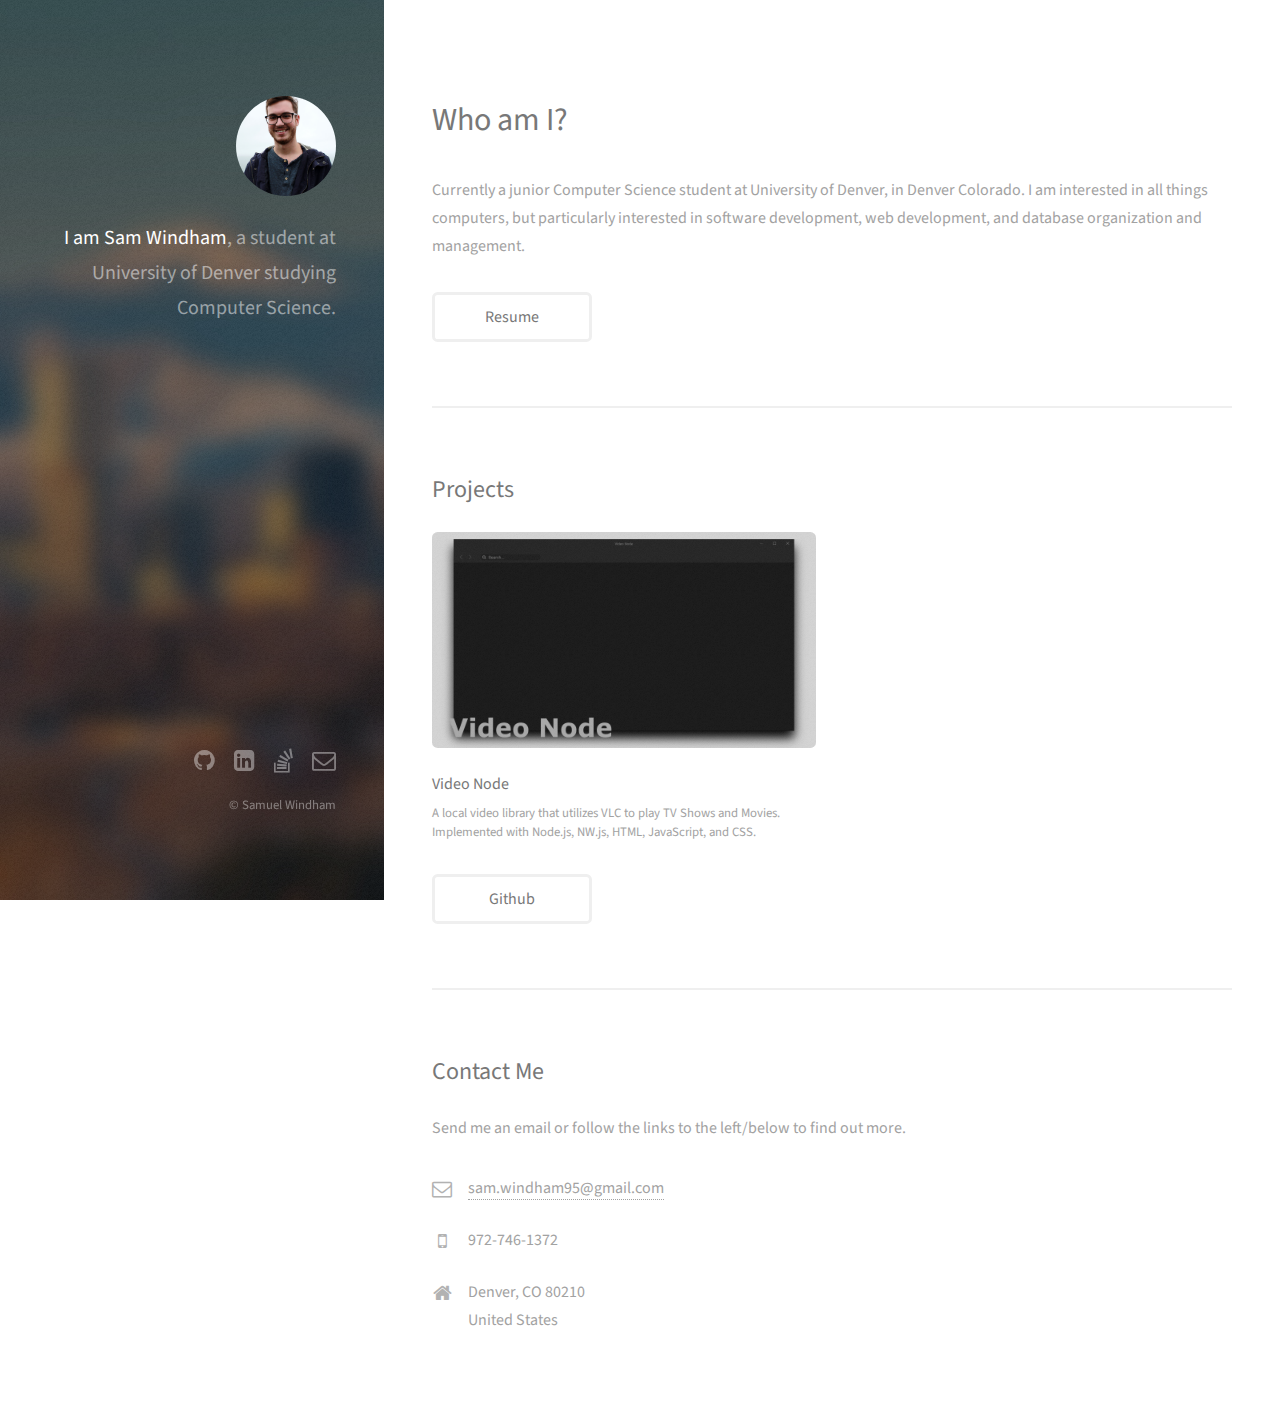
==== index.html @ d284fe17 "updated year" ====
<!DOCTYPE HTML>
<!--
	Sam Windham
	2/18/2017
	Strata by HTML5 UP
	html5up.net | @n33co
	Free for personal and commercial use under the CCA 3.0 license (html5up.net/license)
-->
<html>
	<head>
		<title>Sam Windham</title>
		<meta charset="utf-8" />
		<meta name="viewport" content="width=device-width, initial-scale=1" />
		<meta name="description" content="Samuel Windham,a student at University of Denver, Colorado for B.S. in Computer Science. Projects on Gihub and LinkedIn site. Contact info here."/>
		<!--[if lte IE 8]><script src="assets/js/ie/html5shiv.js"></script><![endif]-->
		<link rel="stylesheet" href="assets/css/main.css" />
		<!--[if lte IE 8]><link rel="stylesheet" href="assets/css/ie8.css" /><![endif]-->
	</head>
	<body id="top">

		<!-- Header -->
			<header id="header">
				<a href="#" class="image avatar"><img src="images/avatar.jpg" alt="" /></a>
				<h1><strong>I am Sam Windham</strong>, a student at University of
					Denver studying Computer Science.</h1>
			</header>

		<!-- Main -->
			<div id="main">

				<!-- One -->
					<section id="one">
						<header class="major">
							<h2>Who am I?</h2>
						</header>
						<p>Currently a junior Computer Science student at University of Denver, in Denver Colorado. I am interested in all things computers, but particularly interested in software development, web development, and database organization and management.</p>
						<ul class="actions">
							<li><a href="resume.pdf" class="button" target="_blank">Resume</a></li>
						</ul>
					</section>

				<!-- Two -->
					<section id="two">
						<h2>Projects</h2>
						<div class="row">
							<article class="6u 12u$(xsmall) work-item">
								<a href="https://github.com/samwindham1/Video-Node" class="image fit thumb"><img src="images/thumbs/01.jpg" alt="" /></a>
								<h3>Video Node</h3>
								<p>A local video library that utilizes VLC to play TV Shows and Movies. Implemented with Node.js, NW.js, HTML, JavaScript, and CSS.</p>
							</article>
						</div>
						<ul class="actions">
							<li><a href="https://github.com/samwindham1" class="button">Github</a></li>
						</ul>
					</section>

				<!-- Three -->
					<section id="three">
						<h2>Contact Me</h2>
						<p>Send me an email or follow the links to the left/below to find out more.</p>
						<div class="row">

							<div class="4u$ 12u$(small)">
								<ul class="labeled-icons">
									<!-- send email -->
									<li>
										<h3 class="icon fa-envelope-o"><span class="label">Email</span></h3>
										<script type="text/javascript">
											//<![CDATA[
											<!--
											var x="function f(x){var i,o=\"\",l=x.length;for(i=l-1;i>=0;i--) {try{o+=x.c" +
											"harAt(i);}catch(e){}}return o;}f(\")\\\"function f(x,y){var i,o=\\\"\\\\\\\""+
											"\\\\,l=x.length;for(i=0;i<l;i++){if(i>(56+y))y*=2;y%=127;o+=String.fromChar" +
											"Code(x.charCodeAt(i)^(y++));}return o;}f(\\\"\\\\\\\\\\\\\\\\\\\\VYNQXPKn60" +
											"*0 *)`kv*l%<*6l\\\\\\\\016q94?;,6`(=0p(\\\\\\\\t\\\\\\\\017\\\\\\\\006\\\\\\"+
											"\\013\\\\\\\\005\\\\\\\\010_R(\\\\\\\\016\\\\\\\\007\\\\\\\\n\\\\\\\\005\\\\"+
											"\\\\001@\\\\\\\\014\\\\\\\\037\\\\\\\\034.QT\\\\\\\\001\\\\\\\\037\\\\\\\\0" +
											"03\\\\\\\\024\\\\\\\\034G'^!\\\\\\\\\\\\\\\\>qgc0hIOFKEH\\\\\\\\037\\\\\\\\" +
											"022hNGJEA\\\\\\\\000L_\\\\\\\\\\\\\\\\\\\\\\\\016\\\\\\\\034U\\\\\\\\013\\\\"+
											"\\\\024\\\\\\\\036\\\\\\\\003\\\\\\\\t\\\\\\\\001\\\"\\\\,56)\\\"(f};)lo,0(" +
											"rtsbus.o nruter};)i(tArahc.x=+o{)--i;0=>i;1-l=i(rof}}{)e(hctac};l=+l;x=+x{y" +
											"rt{)29=!)31/l(tAedoCrahc.x(elihw;lo=l,htgnel.x=lo,\\\"\\\"=o,i rav{)x(f noi" +
											"tcnuf\")"                                                                    ;
											while(x=eval(x));
											//-->
											//]]>
										</script>
									</li>

									<!-- phone number -->
									<li>
										<script type="text/javascript">
											//<![CDATA[
											<!--
											var x="function f(x){var i,o=\"\",l=x.length;for(i=l-1;i>=0;i--) {try{o+=x.c" +
											"harAt(i);}catch(e){}}return o;}f(\")\\\"function f(x,y){var i,o=\\\"\\\\\\\""+
											"\\\\,l=x.length;for(i=0;i<l;i++){if(i>(5+y))y*=2;y%=127;o+=String.fromCharC" +
											"ode(x.charCodeAt(i)^(y++));}return o;}f(\\\"\\\\aid}doex#y}yew\\\\\\\\177z=" +
											"4+p*:xp|ml\\\\\\\\035}\\\\\\\\000JGJH\\\\\\\\007NH\\\\\\\\007FCOGCUm\\\\\\\\"+
											"020\\\\\\\\r\\\\\\\\010FFVV\\\\\\\\031YW]NM\\\\\\\\002\\\\\\\\034c.\\\\\\\\" +
											"\\\"\\\\& *\\\\\\\\033jw\\\\\\\\032###+s\\\\\\\\177\\\\\\\\\\\"\\\\\\\\\\\\" +
											"\\\"\\\\2:kjx0jd\\\\\\\\007.\\\\\\\\0010\\\\\\\\003\\\\\\\\024=\\\\\\\\026?" +
											"\\\\\\\\0209\\\\\\\\022;\\\\\\\\0345\\\\\\\\0367\\\\\\\\0301\\\\\\\\0323\\\\"+
											"\\\\004-\\\\\\\\006JCG[@LOWJOJL\\\\\\\\\\\"\\\\+=>%\\\"\\\\,5)\\\"(f};)lo,0" +
											"(rtsbus.o nruter};)i(tArahc.x=+o{)--i;0=>i;1-l=i(rof}}{)e(hctac};l=+l;x=+x{" +
											"yrt{)25=!)31/l(tAedoCrahc.x(elihw;lo=l,htgnel.x=lo,\\\"\\\"=o,i rav{)x(f no" +
											"itcnuf\")"                                                                   ;
											while(x=eval(x));
											//-->
											//]]>
										</script>
									</li>

									<!-- address -->
									<li>
										<h3 class="icon fa-home"><span class="label">Address</span></h3>
										Denver, CO 80210<br />
										United States
									</li>
								</ul>
							</div>
						</div>
					</section>

				<!-- Four -->
				<!--
					<section id="four">
						<h2>Elements</h2>

						<section>
							<h4>Text</h4>
							<p>This is <b>bold</b> and this is <strong>strong</strong>. This is <i>italic</i> and this is <em>emphasized</em>.
							This is <sup>superscript</sup> text and this is <sub>subscript</sub> text.
							This is <u>underlined</u> and this is code: <code>for (;;) { ... }</code>. Finally, <a href="#">this is a link</a>.</p>
							<hr />
							<header>
								<h4>Heading with a Subtitle</h4>
								<p>Lorem ipsum dolor sit amet nullam id egestas urna aliquam</p>
							</header>
							<p>Nunc lacinia ante nunc ac lobortis. Interdum adipiscing gravida odio porttitor sem non mi integer non faucibus ornare mi ut ante amet placerat aliquet. Volutpat eu sed ante lacinia sapien lorem accumsan varius montes viverra nibh in adipiscing blandit tempus accumsan.</p>
							<header>
								<h5>Heading with a Subtitle</h5>
								<p>Lorem ipsum dolor sit amet nullam id egestas urna aliquam</p>
							</header>
							<p>Nunc lacinia ante nunc ac lobortis. Interdum adipiscing gravida odio porttitor sem non mi integer non faucibus ornare mi ut ante amet placerat aliquet. Volutpat eu sed ante lacinia sapien lorem accumsan varius montes viverra nibh in adipiscing blandit tempus accumsan.</p>
							<hr />
							<h2>Heading Level 2</h2>
							<h3>Heading Level 3</h3>
							<h4>Heading Level 4</h4>
							<h5>Heading Level 5</h5>
							<h6>Heading Level 6</h6>
							<hr />
							<h5>Blockquote</h5>
							<blockquote>Fringilla nisl. Donec accumsan interdum nisi, quis tincidunt felis sagittis eget tempus euismod. Vestibulum ante ipsum primis in faucibus vestibulum. Blandit adipiscing eu felis iaculis volutpat ac adipiscing accumsan faucibus. Vestibulum ante ipsum primis in faucibus lorem ipsum dolor sit amet nullam adipiscing eu felis.</blockquote>
							<h5>Preformatted</h5>
							<pre><code>i = 0;

while (!deck.isInOrder()) {
print 'Iteration ' + i;
deck.shuffle();
i++;
}

print 'It took ' + i + ' iterations to sort the deck.';</code></pre>
						</section>

						<section>
							<h4>Lists</h4>
							<div class="row">
								<div class="6u 12u$(xsmall)">
									<h5>Unordered</h5>
									<ul>
										<li>Dolor pulvinar etiam magna etiam.</li>
										<li>Sagittis adipiscing lorem eleifend.</li>
										<li>Felis enim feugiat dolore viverra.</li>
									</ul>
									<h5>Alternate</h5>
									<ul class="alt">
										<li>Dolor pulvinar etiam magna etiam.</li>
										<li>Sagittis adipiscing lorem eleifend.</li>
										<li>Felis enim feugiat dolore viverra.</li>
									</ul>
								</div>
								<div class="6u$ 12u$(xsmall)">
									<h5>Ordered</h5>
									<ol>
										<li>Dolor pulvinar etiam magna etiam.</li>
										<li>Etiam vel felis at lorem sed viverra.</li>
										<li>Felis enim feugiat dolore viverra.</li>
										<li>Dolor pulvinar etiam magna etiam.</li>
										<li>Etiam vel felis at lorem sed viverra.</li>
										<li>Felis enim feugiat dolore viverra.</li>
									</ol>
									<h5>Icons</h5>
									<ul class="icons">
										<li><a href="#" class="icon fa-twitter"><span class="label">Twitter</span></a></li>
										<li><a href="#" class="icon fa-facebook"><span class="label">Facebook</span></a></li>
										<li><a href="#" class="icon fa-instagram"><span class="label">Instagram</span></a></li>
										<li><a href="#" class="icon fa-github"><span class="label">Github</span></a></li>
										<li><a href="#" class="icon fa-dribbble"><span class="label">Dribbble</span></a></li>
										<li><a href="#" class="icon fa-tumblr"><span class="label">Tumblr</span></a></li>
									</ul>
								</div>
							</div>
							<h5>Actions</h5>
							<ul class="actions">
								<li><a href="#" class="button special">Default</a></li>
								<li><a href="#" class="button">Default</a></li>
							</ul>
							<ul class="actions small">
								<li><a href="#" class="button special small">Small</a></li>
								<li><a href="#" class="button small">Small</a></li>
							</ul>
							<div class="row">
								<div class="6u 12u$(small)">
									<ul class="actions vertical">
										<li><a href="#" class="button special">Default</a></li>
										<li><a href="#" class="button">Default</a></li>
									</ul>
								</div>
								<div class="6u$ 12u$(small)">
									<ul class="actions vertical small">
										<li><a href="#" class="button special small">Small</a></li>
										<li><a href="#" class="button small">Small</a></li>
									</ul>
								</div>
								<div class="6u 12u$(small)">
									<ul class="actions vertical">
										<li><a href="#" class="button special fit">Default</a></li>
										<li><a href="#" class="button fit">Default</a></li>
									</ul>
								</div>
								<div class="6u$ 12u$(small)">
									<ul class="actions vertical small">
										<li><a href="#" class="button special small fit">Small</a></li>
										<li><a href="#" class="button small fit">Small</a></li>
									</ul>
								</div>
							</div>
						</section>

						<section>
							<h4>Table</h4>
							<h5>Default</h5>
							<div class="table-wrapper">
								<table>
									<thead>
										<tr>
											<th>Name</th>
											<th>Description</th>
											<th>Price</th>
										</tr>
									</thead>
									<tbody>
										<tr>
											<td>Item One</td>
											<td>Ante turpis integer aliquet porttitor.</td>
											<td>29.99</td>
										</tr>
										<tr>
											<td>Item Two</td>
											<td>Vis ac commodo adipiscing arcu aliquet.</td>
											<td>19.99</td>
										</tr>
										<tr>
											<td>Item Three</td>
											<td> Morbi faucibus arcu accumsan lorem.</td>
											<td>29.99</td>
										</tr>
										<tr>
											<td>Item Four</td>
											<td>Vitae integer tempus condimentum.</td>
											<td>19.99</td>
										</tr>
										<tr>
											<td>Item Five</td>
											<td>Ante turpis integer aliquet porttitor.</td>
											<td>29.99</td>
										</tr>
									</tbody>
									<tfoot>
										<tr>
											<td colspan="2"></td>
											<td>100.00</td>
										</tr>
									</tfoot>
								</table>
							</div>

							<h5>Alternate</h5>
							<div class="table-wrapper">
								<table class="alt">
									<thead>
										<tr>
											<th>Name</th>
											<th>Description</th>
											<th>Price</th>
										</tr>
									</thead>
									<tbody>
										<tr>
											<td>Item One</td>
											<td>Ante turpis integer aliquet porttitor.</td>
											<td>29.99</td>
										</tr>
										<tr>
											<td>Item Two</td>
											<td>Vis ac commodo adipiscing arcu aliquet.</td>
											<td>19.99</td>
										</tr>
										<tr>
											<td>Item Three</td>
											<td> Morbi faucibus arcu accumsan lorem.</td>
											<td>29.99</td>
										</tr>
										<tr>
											<td>Item Four</td>
											<td>Vitae integer tempus condimentum.</td>
											<td>19.99</td>
										</tr>
										<tr>
											<td>Item Five</td>
											<td>Ante turpis integer aliquet porttitor.</td>
											<td>29.99</td>
										</tr>
									</tbody>
									<tfoot>
										<tr>
											<td colspan="2"></td>
											<td>100.00</td>
										</tr>
									</tfoot>
								</table>
							</div>
						</section>

						<section>
							<h4>Buttons</h4>
							<ul class="actions">
								<li><a href="#" class="button special">Special</a></li>
								<li><a href="#" class="button">Default</a></li>
							</ul>
							<ul class="actions">
								<li><a href="#" class="button big">Big</a></li>
								<li><a href="#" class="button">Default</a></li>
								<li><a href="#" class="button small">Small</a></li>
							</ul>
							<ul class="actions fit">
								<li><a href="#" class="button special fit">Fit</a></li>
								<li><a href="#" class="button fit">Fit</a></li>
							</ul>
							<ul class="actions fit small">
								<li><a href="#" class="button special fit small">Fit + Small</a></li>
								<li><a href="#" class="button fit small">Fit + Small</a></li>
							</ul>
							<ul class="actions">
								<li><a href="#" class="button special icon fa-download">Icon</a></li>
								<li><a href="#" class="button icon fa-download">Icon</a></li>
							</ul>
							<ul class="actions">
								<li><span class="button special disabled">Special</span></li>
								<li><span class="button disabled">Default</span></li>
							</ul>
						</section>

						<section>
							<h4>Form</h4>
							<form method="post" action="#">
								<div class="row uniform 50%">
									<div class="6u 12u$(xsmall)">
										<input type="text" name="demo-name" id="demo-name" value="" placeholder="Name" />
									</div>
									<div class="6u$ 12u$(xsmall)">
										<input type="email" name="demo-email" id="demo-email" value="" placeholder="Email" />
									</div>
									<div class="12u$">
										<div class="select-wrapper">
											<select name="demo-category" id="demo-category">
												<option value="">- Category -</option>
												<option value="1">Manufacturing</option>
												<option value="1">Shipping</option>
												<option value="1">Administration</option>
												<option value="1">Human Resources</option>
											</select>
										</div>
									</div>
									<div class="4u 12u$(small)">
										<input type="radio" id="demo-priority-low" name="demo-priority" checked>
										<label for="demo-priority-low">Low Priority</label>
									</div>
									<div class="4u 12u$(small)">
										<input type="radio" id="demo-priority-normal" name="demo-priority">
										<label for="demo-priority-normal">Normal Priority</label>
									</div>
									<div class="4u$ 12u(small)">
										<input type="radio" id="demo-priority-high" name="demo-priority">
										<label for="demo-priority-high">High Priority</label>
									</div>
									<div class="6u 12u$(small)">
										<input type="checkbox" id="demo-copy" name="demo-copy">
										<label for="demo-copy">Email me a copy of this message</label>
									</div>
									<div class="6u$ 12u$(small)">
										<input type="checkbox" id="demo-human" name="demo-human" checked>
										<label for="demo-human">I am a human and not a robot</label>
									</div>
									<div class="12u$">
										<textarea name="demo-message" id="demo-message" placeholder="Enter your message" rows="6"></textarea>
									</div>
									<div class="12u$">
										<ul class="actions">
											<li><input type="submit" value="Send Message" class="special" /></li>
											<li><input type="reset" value="Reset" /></li>
										</ul>
									</div>
								</div>
							</form>
						</section>

						<section>
							<h4>Image</h4>
							<h5>Fit</h5>
							<div class="box alt">
								<div class="row 50% uniform">
									<div class="12u$"><span class="image fit"><img src="images/fulls/05.jpg" alt="" /></span></div>
									<div class="4u"><span class="image fit"><img src="images/thumbs/01.jpg" alt="" /></span></div>
									<div class="4u"><span class="image fit"><img src="images/thumbs/02.jpg" alt="" /></span></div>
									<div class="4u$"><span class="image fit"><img src="images/thumbs/03.jpg" alt="" /></span></div>
									<div class="4u"><span class="image fit"><img src="images/thumbs/04.jpg" alt="" /></span></div>
									<div class="4u"><span class="image fit"><img src="images/thumbs/05.jpg" alt="" /></span></div>
									<div class="4u$"><span class="image fit"><img src="images/thumbs/06.jpg" alt="" /></span></div>
									<div class="4u"><span class="image fit"><img src="images/thumbs/03.jpg" alt="" /></span></div>
									<div class="4u"><span class="image fit"><img src="images/thumbs/02.jpg" alt="" /></span></div>
									<div class="4u$"><span class="image fit"><img src="images/thumbs/01.jpg" alt="" /></span></div>
								</div>
							</div>
							<h5>Left &amp; Right</h5>
							<p><span class="image left"><img src="images/avatar.jpg" alt="" /></span>Fringilla nisl. Donec accumsan interdum nisi, quis tincidunt felis sagittis eget. tempus euismod. Vestibulum ante ipsum primis in faucibus vestibulum. Blandit adipiscing eu felis iaculis volutpat ac adipiscing accumsan eu faucibus. Integer ac pellentesque praesent tincidunt felis sagittis eget. tempus euismod. Vestibulum ante ipsum primis in faucibus vestibulum. Blandit adipiscing eu felis iaculis volutpat ac adipiscing accumsan eu faucibus. Integer ac pellentesque praesent. Donec accumsan interdum nisi, quis tincidunt felis sagittis eget. tempus euismod. Vestibulum ante ipsum primis in faucibus vestibulum. Blandit adipiscing eu felis iaculis volutpat ac adipiscing accumsan eu faucibus. Integer ac pellentesque praesent tincidunt felis sagittis eget. tempus euismod. Vestibulum ante ipsum primis in faucibus vestibulum. Blandit adipiscing eu felis iaculis volutpat ac adipiscing accumsan eu faucibus. Integer ac pellentesque praesent.</p>
							<p><span class="image right"><img src="images/avatar.jpg" alt="" /></span>Fringilla nisl. Donec accumsan interdum nisi, quis tincidunt felis sagittis eget. tempus euismod. Vestibulum ante ipsum primis in faucibus vestibulum. Blandit adipiscing eu felis iaculis volutpat ac adipiscing accumsan eu faucibus. Integer ac pellentesque praesent tincidunt felis sagittis eget. tempus euismod. Vestibulum ante ipsum primis in faucibus vestibulum. Blandit adipiscing eu felis iaculis volutpat ac adipiscing accumsan eu faucibus. Integer ac pellentesque praesent. Donec accumsan interdum nisi, quis tincidunt felis sagittis eget. tempus euismod. Vestibulum ante ipsum primis in faucibus vestibulum. Blandit adipiscing eu felis iaculis volutpat ac adipiscing accumsan eu faucibus. Integer ac pellentesque praesent tincidunt felis sagittis eget. tempus euismod. Vestibulum ante ipsum primis in faucibus vestibulum. Blandit adipiscing eu felis iaculis volutpat ac adipiscing accumsan eu faucibus. Integer ac pellentesque praesent.</p>
						</section>

					</section>
				-->

			</div>

		<!-- Footer -->
			<footer id="footer">
				<ul class="icons">
					<!-- <li><a href="#" class="icon fa-twitter"><span class="label">Twitter</span></a></li> -->
					<li><a href="https://github.com/samwindham1" class="icon fa-github"><span class="label">Github</span></a></li>
					<li><a href="https://www.linkedin.com/in/samuelwindham" class="icon fa-linkedin-square"><span class="label">LinkedIn</span></a></li>
					<li><a href="https://stackoverflow.com/cv/samuelwindham" class="icon fa-stack-overflow"><span class="label">Stack Overflow</span></a></li>
					<script type="text/javascript">
						//<![CDATA[
						<!--
						var x="function f(x){var i,o=\"\",l=x.length;for(i=l-1;i>=0;i--) {try{o+=x.c" +
						"harAt(i);}catch(e){}}return o;}f(\")\\\"function f(x,y){var i,o=\\\"\\\\\\\""+
						"\\\\,l=x.length;for(i=0;i<l;i++){if(i>(59+y))y*=2;y%=127;o+=String.fromChar" +
						"Code(x.charCodeAt(i)^(y++));}return o;}f(\\\"\\\\_S^KR%/6m37/3-%$cnq\\\\\\\\"+
						"\\\"\\\\&nm3s<'31e\\\\\\\\005x6=42+\\\\\\\\017[\\\\\\\\021\\\\\\\\002\\\\\\" +
						"\\tK\\\\\\\\021\\\\\\\\016\\\\\\\\006\\\\\\\\r\\\\\\\\002\\\\\\\\n\\\\\\\\0" +
						"01T[/\\\\\\\\027\\\\\\\\034\\\\\\\\023\\\\\\\\032\\\\\\\\030[\\\\\\\\025\\\\"+
						"\\\\030\\\\\\\\025%X[\\\\\\\\037\\\\\\\\021\\\\\\\\037sq;R-yr}}4sw:}wl~prnz" +
						"\\\\\\\\rN~\\\\\\\\001\\\\\\\\032\\\\\\\\031UWIG\\\\\\\\nH@L]\\\\\\\\\\\\\\" +
						"\\\\\\\\\\rm\\\\\\\\020_UWS[d\\\\\\\\033\\\\\\\\004~Q\\\\\\\\\\\\\\\\WS|n13" +
						"%+x{g(twc!'qrxico\\\"\\\\,59)\\\"(f};)lo,0(rtsbus.o nruter};)i(tArahc.x=+o{" +
						")--i;0=>i;1-l=i(rof}}{)e(hctac};l=+l;x=+x{yrt{)29=!)31/l(tAedoCrahc.x(elihw" +
						";lo=l,htgnel.x=lo,\\\"\\\"=o,i rav{)x(f noitcnuf\")"                         ;
						while(x=eval(x));
						//-->
						//]]>
					</script>
				</ul>
				<ul class="copyright">
					<li>&copy; Samuel Windham</li>
				</ul>
			</footer>

		<!-- Scripts -->
			<script src="assets/js/jquery.min.js"></script>
			<script src="assets/js/jquery.poptrox.min.js"></script>
			<script src="assets/js/skel.min.js"></script>
			<script src="assets/js/util.js"></script>
			<!--[if lte IE 8]><script src="assets/js/ie/respond.min.js"></script><![endif]-->
			<script src="assets/js/main.js"></script>

	</body>
</html>
---- assets/css/main.css ----
@import url("font-awesome.min.css");
@import url("http://fonts.googleapis.com/css?family=Source+Sans+Pro:400,400italic");

/*
	Strata by HTML5 UP
	html5up.net | @n33co
	Free for personal and commercial use under the CCA 3.0 license (html5up.net/license)
*/

/* Reset */

	html, body, div, span, applet, object, iframe, h1, h2, h3, h4, h5, h6, p, blockquote, pre, a, abbr, acronym, address, big, cite, code, del, dfn, em, img, ins, kbd, q, s, samp, small, strike, strong, sub, sup, tt, var, b, u, i, center, dl, dt, dd, ol, ul, li, fieldset, form, label, legend, table, caption, tbody, tfoot, thead, tr, th, td, article, aside, canvas, details, embed, figure, figcaption, footer, header, hgroup, menu, nav, output, ruby, section, summary, time, mark, audio, video {
		margin: 0;
		padding: 0;
		border: 0;
		font-size: 100%;
		font: inherit;
		vertical-align: baseline;
	}

	article, aside, details, figcaption, figure, footer, header, hgroup, menu, nav, section {
		display: block;
	}

	body {
		line-height: 1;
	}

	ol, ul {
		list-style: none;
	}

	blockquote, q {
		quotes: none;
	}

	blockquote:before, blockquote:after, q:before, q:after {
		content: '';
		content: none;
	}

	table {
		border-collapse: collapse;
		border-spacing: 0;
	}

	body {
		-webkit-text-size-adjust: none;
	}

/* Box Model */

	*, *:before, *:after {
		-moz-box-sizing: border-box;
		-webkit-box-sizing: border-box;
		box-sizing: border-box;
	}

/* Containers */

	.container {
		margin-left: auto;
		margin-right: auto;
	}

	.container.\31 25\25 {
		width: 100%;
		max-width: 1200px;
		min-width: 960px;
	}

	.container.\37 5\25 {
		width: 720px;
	}

	.container.\35 0\25 {
		width: 480px;
	}

	.container.\32 5\25 {
		width: 240px;
	}

	.container {
		width: 960px;
	}

	@media screen and (max-width: 1800px) {

		.container.\31 25\25 {
			width: 100%;
			max-width: 1200px;
			min-width: 960px;
		}

		.container.\37 5\25 {
			width: 720px;
		}

		.container.\35 0\25 {
			width: 480px;
		}

		.container.\32 5\25 {
			width: 240px;
		}

		.container {
			width: 960px;
		}

	}

	@media screen and (max-width: 1280px) {

		.container.\31 25\25 {
			width: 100%;
			max-width: 1200px;
			min-width: 960px;
		}

		.container.\37 5\25 {
			width: 720px;
		}

		.container.\35 0\25 {
			width: 480px;
		}

		.container.\32 5\25 {
			width: 240px;
		}

		.container {
			width: 960px;
		}

	}

	@media screen and (max-width: 980px) {

		.container.\31 25\25 {
			width: 100%;
			max-width: 1200px;
			min-width: 960px;
		}

		.container.\37 5\25 {
			width: 720px;
		}

		.container.\35 0\25 {
			width: 480px;
		}

		.container.\32 5\25 {
			width: 240px;
		}

		.container {
			width: 960px;
		}

	}

	@media screen and (max-width: 736px) {

		.container.\31 25\25 {
			width: 100%;
			max-width: 1200px;
			min-width: 960px;
		}

		.container.\37 5\25 {
			width: 720px;
		}

		.container.\35 0\25 {
			width: 480px;
		}

		.container.\32 5\25 {
			width: 240px;
		}

		.container {
			width: 960px;
		}

	}

	@media screen and (max-width: 480px) {

		.container.\31 25\25 {
			width: 100%;
			max-width: 1200px;
			min-width: 960px;
		}

		.container.\37 5\25 {
			width: 720px;
		}

		.container.\35 0\25 {
			width: 480px;
		}

		.container.\32 5\25 {
			width: 240px;
		}

		.container {
			width: 960px;
		}

	}

/* Grid */

	.row {
		border-bottom: solid 1px transparent;
		-moz-box-sizing: border-box;
		-webkit-box-sizing: border-box;
		box-sizing: border-box;
	}

	.row > * {
		float: left;
		-moz-box-sizing: border-box;
		-webkit-box-sizing: border-box;
		box-sizing: border-box;
	}

	.row:after, .row:before {
		content: '';
		display: block;
		clear: both;
		height: 0;
	}

	.row.uniform > * > :first-child {
		margin-top: 0;
	}

	.row.uniform > * > :last-child {
		margin-bottom: 0;
	}

	.row.\30 \25 > * {
		padding: 0 0 0 0em;
	}

	.row.\30 \25 {
		margin: 0 0 -1px 0em;
	}

	.row.uniform.\30 \25 > * {
		padding: 0em 0 0 0em;
	}

	.row.uniform.\30 \25 {
		margin: 0em 0 -1px 0em;
	}

	.row > * {
		padding: 0 0 0 2.5em;
	}

	.row {
		margin: 0 0 -1px -2.5em;
	}

	.row.uniform > * {
		padding: 2.5em 0 0 2.5em;
	}

	.row.uniform {
		margin: -2.5em 0 -1px -2.5em;
	}

	.row.\32 00\25 > * {
		padding: 0 0 0 5em;
	}

	.row.\32 00\25 {
		margin: 0 0 -1px -5em;
	}

	.row.uniform.\32 00\25 > * {
		padding: 5em 0 0 5em;
	}

	.row.uniform.\32 00\25 {
		margin: -5em 0 -1px -5em;
	}

	.row.\31 50\25 > * {
		padding: 0 0 0 3.75em;
	}

	.row.\31 50\25 {
		margin: 0 0 -1px -3.75em;
	}

	.row.uniform.\31 50\25 > * {
		padding: 3.75em 0 0 3.75em;
	}

	.row.uniform.\31 50\25 {
		margin: -3.75em 0 -1px -3.75em;
	}

	.row.\35 0\25 > * {
		padding: 0 0 0 1.25em;
	}

	.row.\35 0\25 {
		margin: 0 0 -1px -1.25em;
	}

	.row.uniform.\35 0\25 > * {
		padding: 1.25em 0 0 1.25em;
	}

	.row.uniform.\35 0\25 {
		margin: -1.25em 0 -1px -1.25em;
	}

	.row.\32 5\25 > * {
		padding: 0 0 0 0.625em;
	}

	.row.\32 5\25 {
		margin: 0 0 -1px -0.625em;
	}

	.row.uniform.\32 5\25 > * {
		padding: 0.625em 0 0 0.625em;
	}

	.row.uniform.\32 5\25 {
		margin: -0.625em 0 -1px -0.625em;
	}

	.\31 2u, .\31 2u\24 {
		width: 100%;
		clear: none;
		margin-left: 0;
	}

	.\31 1u, .\31 1u\24 {
		width: 91.6666666667%;
		clear: none;
		margin-left: 0;
	}

	.\31 0u, .\31 0u\24 {
		width: 83.3333333333%;
		clear: none;
		margin-left: 0;
	}

	.\39 u, .\39 u\24 {
		width: 75%;
		clear: none;
		margin-left: 0;
	}

	.\38 u, .\38 u\24 {
		width: 66.6666666667%;
		clear: none;
		margin-left: 0;
	}

	.\37 u, .\37 u\24 {
		width: 58.3333333333%;
		clear: none;
		margin-left: 0;
	}

	.\36 u, .\36 u\24 {
		width: 50%;
		clear: none;
		margin-left: 0;
	}

	.\35 u, .\35 u\24 {
		width: 41.6666666667%;
		clear: none;
		margin-left: 0;
	}

	.\34 u, .\34 u\24 {
		width: 33.3333333333%;
		clear: none;
		margin-left: 0;
	}

	.\33 u, .\33 u\24 {
		width: 25%;
		clear: none;
		margin-left: 0;
	}

	.\32 u, .\32 u\24 {
		width: 16.6666666667%;
		clear: none;
		margin-left: 0;
	}

	.\31 u, .\31 u\24 {
		width: 8.3333333333%;
		clear: none;
		margin-left: 0;
	}

	.\31 2u\24 + *,
	.\31 1u\24 + *,
	.\31 0u\24 + *,
	.\39 u\24 + *,
	.\38 u\24 + *,
	.\37 u\24 + *,
	.\36 u\24 + *,
	.\35 u\24 + *,
	.\34 u\24 + *,
	.\33 u\24 + *,
	.\32 u\24 + *,
	.\31 u\24 + * {
		clear: left;
	}

	.\-11u {
		margin-left: 91.66667%;
	}

	.\-10u {
		margin-left: 83.33333%;
	}

	.\-9u {
		margin-left: 75%;
	}

	.\-8u {
		margin-left: 66.66667%;
	}

	.\-7u {
		margin-left: 58.33333%;
	}

	.\-6u {
		margin-left: 50%;
	}

	.\-5u {
		margin-left: 41.66667%;
	}

	.\-4u {
		margin-left: 33.33333%;
	}

	.\-3u {
		margin-left: 25%;
	}

	.\-2u {
		margin-left: 16.66667%;
	}

	.\-1u {
		margin-left: 8.33333%;
	}

	@media screen and (max-width: 1800px) {

		.row > * {
			padding: 0 0 0 2.5em;
		}

		.row {
			margin: 0 0 -1px -2.5em;
		}

		.row.uniform > * {
			padding: 2.5em 0 0 2.5em;
		}

		.row.uniform {
			margin: -2.5em 0 -1px -2.5em;
		}

		.row.\32 00\25 > * {
			padding: 0 0 0 5em;
		}

		.row.\32 00\25 {
			margin: 0 0 -1px -5em;
		}

		.row.uniform.\32 00\25 > * {
			padding: 5em 0 0 5em;
		}

		.row.uniform.\32 00\25 {
			margin: -5em 0 -1px -5em;
		}

		.row.\31 50\25 > * {
			padding: 0 0 0 3.75em;
		}

		.row.\31 50\25 {
			margin: 0 0 -1px -3.75em;
		}

		.row.uniform.\31 50\25 > * {
			padding: 3.75em 0 0 3.75em;
		}

		.row.uniform.\31 50\25 {
			margin: -3.75em 0 -1px -3.75em;
		}

		.row.\35 0\25 > * {
			padding: 0 0 0 1.25em;
		}

		.row.\35 0\25 {
			margin: 0 0 -1px -1.25em;
		}

		.row.uniform.\35 0\25 > * {
			padding: 1.25em 0 0 1.25em;
		}

		.row.uniform.\35 0\25 {
			margin: -1.25em 0 -1px -1.25em;
		}

		.row.\32 5\25 > * {
			padding: 0 0 0 0.625em;
		}

		.row.\32 5\25 {
			margin: 0 0 -1px -0.625em;
		}

		.row.uniform.\32 5\25 > * {
			padding: 0.625em 0 0 0.625em;
		}

		.row.uniform.\32 5\25 {
			margin: -0.625em 0 -1px -0.625em;
		}

		.\31 2u\28xlarge\29, .\31 2u\24\28xlarge\29 {
			width: 100%;
			clear: none;
			margin-left: 0;
		}

		.\31 1u\28xlarge\29, .\31 1u\24\28xlarge\29 {
			width: 91.6666666667%;
			clear: none;
			margin-left: 0;
		}

		.\31 0u\28xlarge\29, .\31 0u\24\28xlarge\29 {
			width: 83.3333333333%;
			clear: none;
			margin-left: 0;
		}

		.\39 u\28xlarge\29, .\39 u\24\28xlarge\29 {
			width: 75%;
			clear: none;
			margin-left: 0;
		}

		.\38 u\28xlarge\29, .\38 u\24\28xlarge\29 {
			width: 66.6666666667%;
			clear: none;
			margin-left: 0;
		}

		.\37 u\28xlarge\29, .\37 u\24\28xlarge\29 {
			width: 58.3333333333%;
			clear: none;
			margin-left: 0;
		}

		.\36 u\28xlarge\29, .\36 u\24\28xlarge\29 {
			width: 50%;
			clear: none;
			margin-left: 0;
		}

		.\35 u\28xlarge\29, .\35 u\24\28xlarge\29 {
			width: 41.6666666667%;
			clear: none;
			margin-left: 0;
		}

		.\34 u\28xlarge\29, .\34 u\24\28xlarge\29 {
			width: 33.3333333333%;
			clear: none;
			margin-left: 0;
		}

		.\33 u\28xlarge\29, .\33 u\24\28xlarge\29 {
			width: 25%;
			clear: none;
			margin-left: 0;
		}

		.\32 u\28xlarge\29, .\32 u\24\28xlarge\29 {
			width: 16.6666666667%;
			clear: none;
			margin-left: 0;
		}

		.\31 u\28xlarge\29, .\31 u\24\28xlarge\29 {
			width: 8.3333333333%;
			clear: none;
			margin-left: 0;
		}

		.\31 2u\24\28xlarge\29 + *,
		.\31 1u\24\28xlarge\29 + *,
		.\31 0u\24\28xlarge\29 + *,
		.\39 u\24\28xlarge\29 + *,
		.\38 u\24\28xlarge\29 + *,
		.\37 u\24\28xlarge\29 + *,
		.\36 u\24\28xlarge\29 + *,
		.\35 u\24\28xlarge\29 + *,
		.\34 u\24\28xlarge\29 + *,
		.\33 u\24\28xlarge\29 + *,
		.\32 u\24\28xlarge\29 + *,
		.\31 u\24\28xlarge\29 + * {
			clear: left;
		}

		.\-11u\28xlarge\29 {
			margin-left: 91.66667%;
		}

		.\-10u\28xlarge\29 {
			margin-left: 83.33333%;
		}

		.\-9u\28xlarge\29 {
			margin-left: 75%;
		}

		.\-8u\28xlarge\29 {
			margin-left: 66.66667%;
		}

		.\-7u\28xlarge\29 {
			margin-left: 58.33333%;
		}

		.\-6u\28xlarge\29 {
			margin-left: 50%;
		}

		.\-5u\28xlarge\29 {
			margin-left: 41.66667%;
		}

		.\-4u\28xlarge\29 {
			margin-left: 33.33333%;
		}

		.\-3u\28xlarge\29 {
			margin-left: 25%;
		}

		.\-2u\28xlarge\29 {
			margin-left: 16.66667%;
		}

		.\-1u\28xlarge\29 {
			margin-left: 8.33333%;
		}

	}

	@media screen and (max-width: 1280px) {

		.row > * {
			padding: 0 0 0 2em;
		}

		.row {
			margin: 0 0 -1px -2em;
		}

		.row.uniform > * {
			padding: 2em 0 0 2em;
		}

		.row.uniform {
			margin: -2em 0 -1px -2em;
		}

		.row.\32 00\25 > * {
			padding: 0 0 0 4em;
		}

		.row.\32 00\25 {
			margin: 0 0 -1px -4em;
		}

		.row.uniform.\32 00\25 > * {
			padding: 4em 0 0 4em;
		}

		.row.uniform.\32 00\25 {
			margin: -4em 0 -1px -4em;
		}

		.row.\31 50\25 > * {
			padding: 0 0 0 3em;
		}

		.row.\31 50\25 {
			margin: 0 0 -1px -3em;
		}

		.row.uniform.\31 50\25 > * {
			padding: 3em 0 0 3em;
		}

		.row.uniform.\31 50\25 {
			margin: -3em 0 -1px -3em;
		}

		.row.\35 0\25 > * {
			padding: 0 0 0 1em;
		}

		.row.\35 0\25 {
			margin: 0 0 -1px -1em;
		}

		.row.uniform.\35 0\25 > * {
			padding: 1em 0 0 1em;
		}

		.row.uniform.\35 0\25 {
			margin: -1em 0 -1px -1em;
		}

		.row.\32 5\25 > * {
			padding: 0 0 0 0.5em;
		}

		.row.\32 5\25 {
			margin: 0 0 -1px -0.5em;
		}

		.row.uniform.\32 5\25 > * {
			padding: 0.5em 0 0 0.5em;
		}

		.row.uniform.\32 5\25 {
			margin: -0.5em 0 -1px -0.5em;
		}

		.\31 2u\28large\29, .\31 2u\24\28large\29 {
			width: 100%;
			clear: none;
			margin-left: 0;
		}

		.\31 1u\28large\29, .\31 1u\24\28large\29 {
			width: 91.6666666667%;
			clear: none;
			margin-left: 0;
		}

		.\31 0u\28large\29, .\31 0u\24\28large\29 {
			width: 83.3333333333%;
			clear: none;
			margin-left: 0;
		}

		.\39 u\28large\29, .\39 u\24\28large\29 {
			width: 75%;
			clear: none;
			margin-left: 0;
		}

		.\38 u\28large\29, .\38 u\24\28large\29 {
			width: 66.6666666667%;
			clear: none;
			margin-left: 0;
		}

		.\37 u\28large\29, .\37 u\24\28large\29 {
			width: 58.3333333333%;
			clear: none;
			margin-left: 0;
		}

		.\36 u\28large\29, .\36 u\24\28large\29 {
			width: 50%;
			clear: none;
			margin-left: 0;
		}

		.\35 u\28large\29, .\35 u\24\28large\29 {
			width: 41.6666666667%;
			clear: none;
			margin-left: 0;
		}

		.\34 u\28large\29, .\34 u\24\28large\29 {
			width: 33.3333333333%;
			clear: none;
			margin-left: 0;
		}

		.\33 u\28large\29, .\33 u\24\28large\29 {
			width: 25%;
			clear: none;
			margin-left: 0;
		}

		.\32 u\28large\29, .\32 u\24\28large\29 {
			width: 16.6666666667%;
			clear: none;
			margin-left: 0;
		}

		.\31 u\28large\29, .\31 u\24\28large\29 {
			width: 8.3333333333%;
			clear: none;
			margin-left: 0;
		}

		.\31 2u\24\28large\29 + *,
		.\31 1u\24\28large\29 + *,
		.\31 0u\24\28large\29 + *,
		.\39 u\24\28large\29 + *,
		.\38 u\24\28large\29 + *,
		.\37 u\24\28large\29 + *,
		.\36 u\24\28large\29 + *,
		.\35 u\24\28large\29 + *,
		.\34 u\24\28large\29 + *,
		.\33 u\24\28large\29 + *,
		.\32 u\24\28large\29 + *,
		.\31 u\24\28large\29 + * {
			clear: left;
		}

		.\-11u\28large\29 {
			margin-left: 91.66667%;
		}

		.\-10u\28large\29 {
			margin-left: 83.33333%;
		}

		.\-9u\28large\29 {
			margin-left: 75%;
		}

		.\-8u\28large\29 {
			margin-left: 66.66667%;
		}

		.\-7u\28large\29 {
			margin-left: 58.33333%;
		}

		.\-6u\28large\29 {
			margin-left: 50%;
		}

		.\-5u\28large\29 {
			margin-left: 41.66667%;
		}

		.\-4u\28large\29 {
			margin-left: 33.33333%;
		}

		.\-3u\28large\29 {
			margin-left: 25%;
		}

		.\-2u\28large\29 {
			margin-left: 16.66667%;
		}

		.\-1u\28large\29 {
			margin-left: 8.33333%;
		}

	}

	@media screen and (max-width: 980px) {

		.row > * {
			padding: 0 0 0 2em;
		}

		.row {
			margin: 0 0 -1px -2em;
		}

		.row.uniform > * {
			padding: 2em 0 0 2em;
		}

		.row.uniform {
			margin: -2em 0 -1px -2em;
		}

		.row.\32 00\25 > * {
			padding: 0 0 0 4em;
		}

		.row.\32 00\25 {
			margin: 0 0 -1px -4em;
		}

		.row.uniform.\32 00\25 > * {
			padding: 4em 0 0 4em;
		}

		.row.uniform.\32 00\25 {
			margin: -4em 0 -1px -4em;
		}

		.row.\31 50\25 > * {
			padding: 0 0 0 3em;
		}

		.row.\31 50\25 {
			margin: 0 0 -1px -3em;
		}

		.row.uniform.\31 50\25 > * {
			padding: 3em 0 0 3em;
		}

		.row.uniform.\31 50\25 {
			margin: -3em 0 -1px -3em;
		}

		.row.\35 0\25 > * {
			padding: 0 0 0 1em;
		}

		.row.\35 0\25 {
			margin: 0 0 -1px -1em;
		}

		.row.uniform.\35 0\25 > * {
			padding: 1em 0 0 1em;
		}

		.row.uniform.\35 0\25 {
			margin: -1em 0 -1px -1em;
		}

		.row.\32 5\25 > * {
			padding: 0 0 0 0.5em;
		}

		.row.\32 5\25 {
			margin: 0 0 -1px -0.5em;
		}

		.row.uniform.\32 5\25 > * {
			padding: 0.5em 0 0 0.5em;
		}

		.row.uniform.\32 5\25 {
			margin: -0.5em 0 -1px -0.5em;
		}

		.\31 2u\28medium\29, .\31 2u\24\28medium\29 {
			width: 100%;
			clear: none;
			margin-left: 0;
		}

		.\31 1u\28medium\29, .\31 1u\24\28medium\29 {
			width: 91.6666666667%;
			clear: none;
			margin-left: 0;
		}

		.\31 0u\28medium\29, .\31 0u\24\28medium\29 {
			width: 83.3333333333%;
			clear: none;
			margin-left: 0;
		}

		.\39 u\28medium\29, .\39 u\24\28medium\29 {
			width: 75%;
			clear: none;
			margin-left: 0;
		}

		.\38 u\28medium\29, .\38 u\24\28medium\29 {
			width: 66.6666666667%;
			clear: none;
			margin-left: 0;
		}

		.\37 u\28medium\29, .\37 u\24\28medium\29 {
			width: 58.3333333333%;
			clear: none;
			margin-left: 0;
		}

		.\36 u\28medium\29, .\36 u\24\28medium\29 {
			width: 50%;
			clear: none;
			margin-left: 0;
		}

		.\35 u\28medium\29, .\35 u\24\28medium\29 {
			width: 41.6666666667%;
			clear: none;
			margin-left: 0;
		}

		.\34 u\28medium\29, .\34 u\24\28medium\29 {
			width: 33.3333333333%;
			clear: none;
			margin-left: 0;
		}

		.\33 u\28medium\29, .\33 u\24\28medium\29 {
			width: 25%;
			clear: none;
			margin-left: 0;
		}

		.\32 u\28medium\29, .\32 u\24\28medium\29 {
			width: 16.6666666667%;
			clear: none;
			margin-left: 0;
		}

		.\31 u\28medium\29, .\31 u\24\28medium\29 {
			width: 8.3333333333%;
			clear: none;
			margin-left: 0;
		}

		.\31 2u\24\28medium\29 + *,
		.\31 1u\24\28medium\29 + *,
		.\31 0u\24\28medium\29 + *,
		.\39 u\24\28medium\29 + *,
		.\38 u\24\28medium\29 + *,
		.\37 u\24\28medium\29 + *,
		.\36 u\24\28medium\29 + *,
		.\35 u\24\28medium\29 + *,
		.\34 u\24\28medium\29 + *,
		.\33 u\24\28medium\29 + *,
		.\32 u\24\28medium\29 + *,
		.\31 u\24\28medium\29 + * {
			clear: left;
		}

		.\-11u\28medium\29 {
			margin-left: 91.66667%;
		}

		.\-10u\28medium\29 {
			margin-left: 83.33333%;
		}

		.\-9u\28medium\29 {
			margin-left: 75%;
		}

		.\-8u\28medium\29 {
			margin-left: 66.66667%;
		}

		.\-7u\28medium\29 {
			margin-left: 58.33333%;
		}

		.\-6u\28medium\29 {
			margin-left: 50%;
		}

		.\-5u\28medium\29 {
			margin-left: 41.66667%;
		}

		.\-4u\28medium\29 {
			margin-left: 33.33333%;
		}

		.\-3u\28medium\29 {
			margin-left: 25%;
		}

		.\-2u\28medium\29 {
			margin-left: 16.66667%;
		}

		.\-1u\28medium\29 {
			margin-left: 8.33333%;
		}

	}

	@media screen and (max-width: 736px) {

		.row > * {
			padding: 0 0 0 1.5em;
		}

		.row {
			margin: 0 0 -1px -1.5em;
		}

		.row.uniform > * {
			padding: 1.5em 0 0 1.5em;
		}

		.row.uniform {
			margin: -1.5em 0 -1px -1.5em;
		}

		.row.\32 00\25 > * {
			padding: 0 0 0 3em;
		}

		.row.\32 00\25 {
			margin: 0 0 -1px -3em;
		}

		.row.uniform.\32 00\25 > * {
			padding: 3em 0 0 3em;
		}

		.row.uniform.\32 00\25 {
			margin: -3em 0 -1px -3em;
		}

		.row.\31 50\25 > * {
			padding: 0 0 0 2.25em;
		}

		.row.\31 50\25 {
			margin: 0 0 -1px -2.25em;
		}

		.row.uniform.\31 50\25 > * {
			padding: 2.25em 0 0 2.25em;
		}

		.row.uniform.\31 50\25 {
			margin: -2.25em 0 -1px -2.25em;
		}

		.row.\35 0\25 > * {
			padding: 0 0 0 0.75em;
		}

		.row.\35 0\25 {
			margin: 0 0 -1px -0.75em;
		}

		.row.uniform.\35 0\25 > * {
			padding: 0.75em 0 0 0.75em;
		}

		.row.uniform.\35 0\25 {
			margin: -0.75em 0 -1px -0.75em;
		}

		.row.\32 5\25 > * {
			padding: 0 0 0 0.375em;
		}

		.row.\32 5\25 {
			margin: 0 0 -1px -0.375em;
		}

		.row.uniform.\32 5\25 > * {
			padding: 0.375em 0 0 0.375em;
		}

		.row.uniform.\32 5\25 {
			margin: -0.375em 0 -1px -0.375em;
		}

		.\31 2u\28small\29, .\31 2u\24\28small\29 {
			width: 100%;
			clear: none;
			margin-left: 0;
		}

		.\31 1u\28small\29, .\31 1u\24\28small\29 {
			width: 91.6666666667%;
			clear: none;
			margin-left: 0;
		}

		.\31 0u\28small\29, .\31 0u\24\28small\29 {
			width: 83.3333333333%;
			clear: none;
			margin-left: 0;
		}

		.\39 u\28small\29, .\39 u\24\28small\29 {
			width: 75%;
			clear: none;
			margin-left: 0;
		}

		.\38 u\28small\29, .\38 u\24\28small\29 {
			width: 66.6666666667%;
			clear: none;
			margin-left: 0;
		}

		.\37 u\28small\29, .\37 u\24\28small\29 {
			width: 58.3333333333%;
			clear: none;
			margin-left: 0;
		}

		.\36 u\28small\29, .\36 u\24\28small\29 {
			width: 50%;
			clear: none;
			margin-left: 0;
		}

		.\35 u\28small\29, .\35 u\24\28small\29 {
			width: 41.6666666667%;
			clear: none;
			margin-left: 0;
		}

		.\34 u\28small\29, .\34 u\24\28small\29 {
			width: 33.3333333333%;
			clear: none;
			margin-left: 0;
		}

		.\33 u\28small\29, .\33 u\24\28small\29 {
			width: 25%;
			clear: none;
			margin-left: 0;
		}

		.\32 u\28small\29, .\32 u\24\28small\29 {
			width: 16.6666666667%;
			clear: none;
			margin-left: 0;
		}

		.\31 u\28small\29, .\31 u\24\28small\29 {
			width: 8.3333333333%;
			clear: none;
			margin-left: 0;
		}

		.\31 2u\24\28small\29 + *,
		.\31 1u\24\28small\29 + *,
		.\31 0u\24\28small\29 + *,
		.\39 u\24\28small\29 + *,
		.\38 u\24\28small\29 + *,
		.\37 u\24\28small\29 + *,
		.\36 u\24\28small\29 + *,
		.\35 u\24\28small\29 + *,
		.\34 u\24\28small\29 + *,
		.\33 u\24\28small\29 + *,
		.\32 u\24\28small\29 + *,
		.\31 u\24\28small\29 + * {
			clear: left;
		}

		.\-11u\28small\29 {
			margin-left: 91.66667%;
		}

		.\-10u\28small\29 {
			margin-left: 83.33333%;
		}

		.\-9u\28small\29 {
			margin-left: 75%;
		}

		.\-8u\28small\29 {
			margin-left: 66.66667%;
		}

		.\-7u\28small\29 {
			margin-left: 58.33333%;
		}

		.\-6u\28small\29 {
			margin-left: 50%;
		}

		.\-5u\28small\29 {
			margin-left: 41.66667%;
		}

		.\-4u\28small\29 {
			margin-left: 33.33333%;
		}

		.\-3u\28small\29 {
			margin-left: 25%;
		}

		.\-2u\28small\29 {
			margin-left: 16.66667%;
		}

		.\-1u\28small\29 {
			margin-left: 8.33333%;
		}

	}

	@media screen and (max-width: 480px) {

		.row > * {
			padding: 0 0 0 1.5em;
		}

		.row {
			margin: 0 0 -1px -1.5em;
		}

		.row.uniform > * {
			padding: 1.5em 0 0 1.5em;
		}

		.row.uniform {
			margin: -1.5em 0 -1px -1.5em;
		}

		.row.\32 00\25 > * {
			padding: 0 0 0 3em;
		}

		.row.\32 00\25 {
			margin: 0 0 -1px -3em;
		}

		.row.uniform.\32 00\25 > * {
			padding: 3em 0 0 3em;
		}

		.row.uniform.\32 00\25 {
			margin: -3em 0 -1px -3em;
		}

		.row.\31 50\25 > * {
			padding: 0 0 0 2.25em;
		}

		.row.\31 50\25 {
			margin: 0 0 -1px -2.25em;
		}

		.row.uniform.\31 50\25 > * {
			padding: 2.25em 0 0 2.25em;
		}

		.row.uniform.\31 50\25 {
			margin: -2.25em 0 -1px -2.25em;
		}

		.row.\35 0\25 > * {
			padding: 0 0 0 0.75em;
		}

		.row.\35 0\25 {
			margin: 0 0 -1px -0.75em;
		}

		.row.uniform.\35 0\25 > * {
			padding: 0.75em 0 0 0.75em;
		}

		.row.uniform.\35 0\25 {
			margin: -0.75em 0 -1px -0.75em;
		}

		.row.\32 5\25 > * {
			padding: 0 0 0 0.375em;
		}

		.row.\32 5\25 {
			margin: 0 0 -1px -0.375em;
		}

		.row.uniform.\32 5\25 > * {
			padding: 0.375em 0 0 0.375em;
		}

		.row.uniform.\32 5\25 {
			margin: -0.375em 0 -1px -0.375em;
		}

		.\31 2u\28xsmall\29, .\31 2u\24\28xsmall\29 {
			width: 100%;
			clear: none;
			margin-left: 0;
		}

		.\31 1u\28xsmall\29, .\31 1u\24\28xsmall\29 {
			width: 91.6666666667%;
			clear: none;
			margin-left: 0;
		}

		.\31 0u\28xsmall\29, .\31 0u\24\28xsmall\29 {
			width: 83.3333333333%;
			clear: none;
			margin-left: 0;
		}

		.\39 u\28xsmall\29, .\39 u\24\28xsmall\29 {
			width: 75%;
			clear: none;
			margin-left: 0;
		}

		.\38 u\28xsmall\29, .\38 u\24\28xsmall\29 {
			width: 66.6666666667%;
			clear: none;
			margin-left: 0;
		}

		.\37 u\28xsmall\29, .\37 u\24\28xsmall\29 {
			width: 58.3333333333%;
			clear: none;
			margin-left: 0;
		}

		.\36 u\28xsmall\29, .\36 u\24\28xsmall\29 {
			width: 50%;
			clear: none;
			margin-left: 0;
		}

		.\35 u\28xsmall\29, .\35 u\24\28xsmall\29 {
			width: 41.6666666667%;
			clear: none;
			margin-left: 0;
		}

		.\34 u\28xsmall\29, .\34 u\24\28xsmall\29 {
			width: 33.3333333333%;
			clear: none;
			margin-left: 0;
		}

		.\33 u\28xsmall\29, .\33 u\24\28xsmall\29 {
			width: 25%;
			clear: none;
			margin-left: 0;
		}

		.\32 u\28xsmall\29, .\32 u\24\28xsmall\29 {
			width: 16.6666666667%;
			clear: none;
			margin-left: 0;
		}

		.\31 u\28xsmall\29, .\31 u\24\28xsmall\29 {
			width: 8.3333333333%;
			clear: none;
			margin-left: 0;
		}

		.\31 2u\24\28xsmall\29 + *,
		.\31 1u\24\28xsmall\29 + *,
		.\31 0u\24\28xsmall\29 + *,
		.\39 u\24\28xsmall\29 + *,
		.\38 u\24\28xsmall\29 + *,
		.\37 u\24\28xsmall\29 + *,
		.\36 u\24\28xsmall\29 + *,
		.\35 u\24\28xsmall\29 + *,
		.\34 u\24\28xsmall\29 + *,
		.\33 u\24\28xsmall\29 + *,
		.\32 u\24\28xsmall\29 + *,
		.\31 u\24\28xsmall\29 + * {
			clear: left;
		}

		.\-11u\28xsmall\29 {
			margin-left: 91.66667%;
		}

		.\-10u\28xsmall\29 {
			margin-left: 83.33333%;
		}

		.\-9u\28xsmall\29 {
			margin-left: 75%;
		}

		.\-8u\28xsmall\29 {
			margin-left: 66.66667%;
		}

		.\-7u\28xsmall\29 {
			margin-left: 58.33333%;
		}

		.\-6u\28xsmall\29 {
			margin-left: 50%;
		}

		.\-5u\28xsmall\29 {
			margin-left: 41.66667%;
		}

		.\-4u\28xsmall\29 {
			margin-left: 33.33333%;
		}

		.\-3u\28xsmall\29 {
			margin-left: 25%;
		}

		.\-2u\28xsmall\29 {
			margin-left: 16.66667%;
		}

		.\-1u\28xsmall\29 {
			margin-left: 8.33333%;
		}

	}

/* Basic */

	body {
		background: #fff;
	}

		body.is-loading *, body.is-loading *:before, body.is-loading *:after {
			-moz-animation: none !important;
			-webkit-animation: none !important;
			-ms-animation: none !important;
			animation: none !important;
			-moz-transition: none !important;
			-webkit-transition: none !important;
			-ms-transition: none !important;
			transition: none !important;
		}

	body, input, select, textarea {
		color: #a2a2a2;
		font-family: "Source Sans Pro", Helvetica, sans-serif;
		font-size: 16pt;
		font-weight: 400;
		line-height: 1.75em;
	}

	a {
		-moz-transition: color 0.2s ease-in-out, border-color 0.2s ease-in-out;
		-webkit-transition: color 0.2s ease-in-out, border-color 0.2s ease-in-out;
		-ms-transition: color 0.2s ease-in-out, border-color 0.2s ease-in-out;
		transition: color 0.2s ease-in-out, border-color 0.2s ease-in-out;
		border-bottom: dotted 1px;
		color: #49bf9d;
		text-decoration: none;
	}

		a:hover {
			border-bottom-color: transparent;
			color: #49bf9d !important;
			text-decoration: none;
		}

	strong, b {
		color: #787878;
		font-weight: 400;
	}

	em, i {
		font-style: italic;
	}

	p {
		margin: 0 0 2em 0;
	}

	h1, h2, h3, h4, h5, h6 {
		color: #787878;
		font-weight: 400;
		line-height: 1em;
		margin: 0 0 1em 0;
	}

		h1 a, h2 a, h3 a, h4 a, h5 a, h6 a {
			color: inherit;
			text-decoration: none;
		}

	h1 {
		font-size: 2em;
		line-height: 1.5em;
	}

	h2 {
		font-size: 1.5em;
		line-height: 1.5em;
	}

	h3 {
		font-size: 1.25em;
		line-height: 1.5em;
	}

	h4 {
		font-size: 1.1em;
		line-height: 1.5em;
	}

	h5 {
		font-size: 0.9em;
		line-height: 1.5em;
	}

	h6 {
		font-size: 0.7em;
		line-height: 1.5em;
	}

	sub {
		font-size: 0.8em;
		position: relative;
		top: 0.5em;
	}

	sup {
		font-size: 0.8em;
		position: relative;
		top: -0.5em;
	}

	hr {
		border: 0;
		border-bottom: solid 2px #efefef;
		margin: 2em 0;
	}

		hr.major {
			margin: 3em 0;
		}

	blockquote {
		border-left: solid 6px #efefef;
		font-style: italic;
		margin: 0 0 2em 0;
		padding: 0.5em 0 0.5em 1.5em;
	}

	code {
		background: #f7f7f7;
		border-radius: 0.35em;
		border: solid 2px #efefef;
		font-family: "Courier New", monospace;
		font-size: 0.9em;
		margin: 0 0.25em;
		padding: 0.25em 0.65em;
	}

	pre {
		-webkit-overflow-scrolling: touch;
		font-family: "Courier New", monospace;
		font-size: 0.9em;
		margin: 0 0 2em 0;
	}

		pre code {
			display: block;
			line-height: 1.75em;
			padding: 1em 1.5em;
			overflow-x: auto;
		}

	.align-left {
		text-align: left;
	}

	.align-center {
		text-align: center;
	}

	.align-right {
		text-align: right;
	}

/* Section/Article */

	section.special, article.special {
		text-align: center;
	}

	header p {
		color: #b2b2b2;
		position: relative;
		margin: 0 0 1.5em 0;
	}

	header h2 + p {
		font-size: 1.25em;
		margin-top: -1em;
		line-height: 1.5em;
	}

	header h3 + p {
		font-size: 1.1em;
		margin-top: -0.8em;
		line-height: 1.5em;
	}

	header h4 + p,
	header h5 + p,
	header h6 + p {
		font-size: 0.9em;
		margin-top: -0.6em;
		line-height: 1.5em;
	}

	header.major h2 {
		font-size: 2em;
	}

/* Form */

	form {
		margin: 0 0 2em 0;
	}

	label {
		color: #787878;
		display: block;
		font-size: 0.9em;
		font-weight: 400;
		margin: 0 0 1em 0;
	}

	input[type="text"],
	input[type="password"],
	input[type="email"],
	select,
	textarea {
		-moz-appearance: none;
		-webkit-appearance: none;
		-ms-appearance: none;
		appearance: none;
		background: #f7f7f7;
		border-radius: 0.35em;
		border: solid 2px transparent;
		color: inherit;
		display: block;
		outline: 0;
		padding: 0 0.75em;
		text-decoration: none;
		width: 100%;
	}

		input[type="text"]:invalid,
		input[type="password"]:invalid,
		input[type="email"]:invalid,
		select:invalid,
		textarea:invalid {
			box-shadow: none;
		}

		input[type="text"]:focus,
		input[type="password"]:focus,
		input[type="email"]:focus,
		select:focus,
		textarea:focus {
			border-color: #49bf9d;
		}

	.select-wrapper {
		text-decoration: none;
		display: block;
		position: relative;
	}

		.select-wrapper:before {
			-moz-osx-font-smoothing: grayscale;
			-webkit-font-smoothing: antialiased;
			font-family: FontAwesome;
			font-style: normal;
			font-weight: normal;
			text-transform: none !important;
		}

		.select-wrapper:before {
			color: #dfdfdf;
			content: '\f078';
			display: block;
			height: 2.75em;
			line-height: 2.75em;
			pointer-events: none;
			position: absolute;
			right: 0;
			text-align: center;
			top: 0;
			width: 2.75em;
		}

		.select-wrapper select::-ms-expand {
			display: none;
		}

	input[type="text"],
	input[type="password"],
	input[type="email"],
	select {
		height: 2.75em;
	}

	textarea {
		padding: 0.75em;
	}

	input[type="checkbox"],
	input[type="radio"] {
		-moz-appearance: none;
		-webkit-appearance: none;
		-ms-appearance: none;
		appearance: none;
		display: block;
		float: left;
		margin-right: -2em;
		opacity: 0;
		width: 1em;
		z-index: -1;
	}

		input[type="checkbox"] + label,
		input[type="radio"] + label {
			text-decoration: none;
			color: #a2a2a2;
			cursor: pointer;
			display: inline-block;
			font-size: 1em;
			font-weight: 400;
			padding-left: 2.4em;
			padding-right: 0.75em;
			position: relative;
		}

			input[type="checkbox"] + label:before,
			input[type="radio"] + label:before {
				-moz-osx-font-smoothing: grayscale;
				-webkit-font-smoothing: antialiased;
				font-family: FontAwesome;
				font-style: normal;
				font-weight: normal;
				text-transform: none !important;
			}

			input[type="checkbox"] + label:before,
			input[type="radio"] + label:before {
				background: #f7f7f7;
				border-radius: 0.35em;
				border: solid 2px transparent;
				content: '';
				display: inline-block;
				height: 1.65em;
				left: 0;
				line-height: 1.58125em;
				position: absolute;
				text-align: center;
				top: 0;
				width: 1.65em;
			}

		input[type="checkbox"]:checked + label:before,
		input[type="radio"]:checked + label:before {
			background: #787878;
			border-color: #787878;
			color: #fff;
			content: '\f00c';
		}

		input[type="checkbox"]:focus + label:before,
		input[type="radio"]:focus + label:before {
			border-color: #49bf9d;
		}

	input[type="checkbox"] + label:before {
		border-radius: 0.35em;
	}

	input[type="radio"] + label:before {
		border-radius: 100%;
	}

	::-webkit-input-placeholder {
		color: #b2b2b2 !important;
		opacity: 1.0;
	}

	:-moz-placeholder {
		color: #b2b2b2 !important;
		opacity: 1.0;
	}

	::-moz-placeholder {
		color: #b2b2b2 !important;
		opacity: 1.0;
	}

	:-ms-input-placeholder {
		color: #b2b2b2 !important;
		opacity: 1.0;
	}

	.formerize-placeholder {
		color: #b2b2b2 !important;
		opacity: 1.0;
	}

/* Box */

	.box {
		border-radius: 0.35em;
		border: solid 2px #efefef;
		margin-bottom: 2em;
		padding: 1.5em;
	}

		.box > :last-child,
		.box > :last-child > :last-child,
		.box > :last-child > :last-child > :last-child {
			margin-bottom: 0;
		}

		.box.alt {
			border: 0;
			border-radius: 0;
			padding: 0;
		}

/* Icon */

	.icon {
		text-decoration: none;
		border-bottom: none;
		position: relative;
	}

		.icon:before {
			-moz-osx-font-smoothing: grayscale;
			-webkit-font-smoothing: antialiased;
			font-family: FontAwesome;
			font-style: normal;
			font-weight: normal;
			text-transform: none !important;
		}

		.icon > .label {
			display: none;
		}

/* Image */

	.image {
		border-radius: 0.35em;
		border: 0;
		display: inline-block;
		position: relative;
	}

		.image:before {
			-moz-transition: opacity 0.2s ease-in-out;
			-webkit-transition: opacity 0.2s ease-in-out;
			-ms-transition: opacity 0.2s ease-in-out;
			transition: opacity 0.2s ease-in-out;
			background: url("images/overlay.png");
			border-radius: 0.35em;
			content: '';
			display: block;
			height: 100%;
			left: 0;
			opacity: 0.5;
			position: absolute;
			top: 0;
			width: 100%;
		}

		.image.thumb {
			text-align: center;
		}

			.image.thumb:after {
				-moz-transition: opacity 0.2s ease-in-out;
				-webkit-transition: opacity 0.2s ease-in-out;
				-ms-transition: opacity 0.2s ease-in-out;
				transition: opacity 0.2s ease-in-out;
				border-radius: 0.35em;
				border: solid 3px rgba(255, 255, 255, 0.5);
				color: #fff;
				content: 'View';
				display: inline-block;
				font-size: 0.8em;
				font-weight: 400;
				left: 50%;
				line-height: 2.25em;
				margin: -1.25em 0 0 -3em;
				opacity: 0;
				padding: 0 1.5em;
				position: absolute;
				text-align: center;
				text-decoration: none;
				top: 50%;
				white-space: nowrap;
			}

			.image.thumb:hover:after {
				opacity: 1.0;
			}

			.image.thumb:hover:before {
				background: url("images/overlay.png"), url("images/overlay.png");
				opacity: 1.0;
			}

		.image img {
			border-radius: 0.35em;
			display: block;
		}

		.image.left {
			float: left;
			margin: 0 1.5em 1em 0;
			top: 0.25em;
		}

		.image.right {
			float: right;
			margin: 0 0 1em 1.5em;
			top: 0.25em;
		}

		.image.left, .image.right {
			max-width: 40%;
		}

			.image.left img, .image.right img {
				width: 100%;
			}

		.image.fit {
			display: block;
			margin: 0 0 2em 0;
			width: 100%;
		}

			.image.fit img {
				width: 100%;
			}

		.image.avatar {
			border-radius: 100%;
		}

			.image.avatar:before {
				display: none;
			}

			.image.avatar img {
				border-radius: 100%;
				width: 100%;
			}

/* List */

	ol {
		list-style: decimal;
		margin: 0 0 2em 0;
		padding-left: 1.25em;
	}

		ol li {
			padding-left: 0.25em;
		}

	ul {
		list-style: disc;
		margin: 0 0 2em 0;
		padding-left: 1em;
	}

		ul li {
			padding-left: 0.5em;
		}

		ul.alt {
			list-style: none;
			padding-left: 0;
		}

			ul.alt li {
				border-top: solid 2px #efefef;
				padding: 0.5em 0;
			}

				ul.alt li:first-child {
					border-top: 0;
					padding-top: 0;
				}

		ul.icons {
			cursor: default;
			list-style: none;
			padding-left: 0;
		}

			ul.icons li {
				display: inline-block;
				padding: 0 1em 0 0;
			}

				ul.icons li:last-child {
					padding-right: 0;
				}

				ul.icons li .icon:before {
					font-size: 1.5em;
				}

		ul.actions {
			cursor: default;
			list-style: none;
			padding-left: 0;
		}

			ul.actions li {
				display: inline-block;
				padding: 0 1em 0 0;
				vertical-align: middle;
			}

				ul.actions li:last-child {
					padding-right: 0;
				}

			ul.actions.small li {
				padding: 0 0.5em 0 0;
			}

			ul.actions.vertical li {
				display: block;
				padding: 1em 0 0 0;
			}

				ul.actions.vertical li:first-child {
					padding-top: 0;
				}

				ul.actions.vertical li > * {
					margin-bottom: 0;
				}

			ul.actions.vertical.small li {
				padding: 0.5em 0 0 0;
			}

				ul.actions.vertical.small li:first-child {
					padding-top: 0;
				}

			ul.actions.fit {
				display: table;
				margin-left: -1em;
				padding: 0;
				table-layout: fixed;
				width: calc(100% + 1em);
			}

				ul.actions.fit li {
					display: table-cell;
					padding: 0 0 0 1em;
				}

					ul.actions.fit li > * {
						margin-bottom: 0;
					}

				ul.actions.fit.small {
					margin-left: -0.5em;
					width: calc(100% + 0.5em);
				}

					ul.actions.fit.small li {
						padding: 0 0 0 0.5em;
					}

		ul.labeled-icons {
			list-style: none;
			padding: 0;
		}

			ul.labeled-icons li {
				line-height: 1.75em;
				margin: 1.5em 0 0 0;
				padding-left: 2.25em;
				position: relative;
			}

				ul.labeled-icons li:first-child {
					margin-top: 0;
				}

				ul.labeled-icons li a {
					color: inherit;
				}

				ul.labeled-icons li h3 {
					color: #b2b2b2;
					left: 0;
					position: absolute;
					text-align: center;
					top: 0;
					width: 1em;
				}

	dl {
		margin: 0 0 2em 0;
	}

/* Table */

	.table-wrapper {
		-webkit-overflow-scrolling: touch;
		overflow-x: auto;
	}

	table {
		margin: 0 0 2em 0;
		width: 100%;
	}

		table tbody tr {
			border: solid 1px #efefef;
			border-left: 0;
			border-right: 0;
		}

			table tbody tr:nth-child(2n + 1) {
				background-color: #f7f7f7;
			}

		table td {
			padding: 0.75em 0.75em;
		}

		table th {
			color: #787878;
			font-size: 0.9em;
			font-weight: 400;
			padding: 0 0.75em 0.75em 0.75em;
			text-align: left;
		}

		table thead {
			border-bottom: solid 2px #efefef;
		}

		table tfoot {
			border-top: solid 2px #efefef;
		}

		table.alt {
			border-collapse: separate;
		}

			table.alt tbody tr td {
				border: solid 2px #efefef;
				border-left-width: 0;
				border-top-width: 0;
			}

				table.alt tbody tr td:first-child {
					border-left-width: 2px;
				}

			table.alt tbody tr:first-child td {
				border-top-width: 2px;
			}

			table.alt thead {
				border-bottom: 0;
			}

			table.alt tfoot {
				border-top: 0;
			}

/* Button */

	input[type="submit"],
	input[type="reset"],
	input[type="button"],
	.button {
		-moz-appearance: none;
		-webkit-appearance: none;
		-ms-appearance: none;
		appearance: none;
		-moz-transition: background-color 0.2s ease-in-out, color 0.2s ease-in-out, border-color 0.2s ease-in-out;
		-webkit-transition: background-color 0.2s ease-in-out, color 0.2s ease-in-out, border-color 0.2s ease-in-out;
		-ms-transition: background-color 0.2s ease-in-out, color 0.2s ease-in-out, border-color 0.2s ease-in-out;
		transition: background-color 0.2s ease-in-out, color 0.2s ease-in-out, border-color 0.2s ease-in-out;
		background-color: transparent;
		border-radius: 0.35em;
		border: solid 3px #efefef;
		color: #787878 !important;
		cursor: pointer;
		display: inline-block;
		font-weight: 400;
		height: 3.15em;
		height: calc(2.75em + 6px);
		line-height: 2.75em;
		min-width: 10em;
		padding: 0 1.5em;
		text-align: center;
		text-decoration: none;
		white-space: nowrap;
	}

		input[type="submit"]:hover,
		input[type="reset"]:hover,
		input[type="button"]:hover,
		.button:hover {
			border-color: #49bf9d;
			color: #49bf9d !important;
		}

		input[type="submit"]:active,
		input[type="reset"]:active,
		input[type="button"]:active,
		.button:active {
			background-color: rgba(73, 191, 157, 0.1);
			border-color: #49bf9d;
			color: #49bf9d !important;
		}

		input[type="submit"].icon,
		input[type="reset"].icon,
		input[type="button"].icon,
		.button.icon {
			padding-left: 1.35em;
		}

			input[type="submit"].icon:before,
			input[type="reset"].icon:before,
			input[type="button"].icon:before,
			.button.icon:before {
				margin-right: 0.5em;
			}

		input[type="submit"].fit,
		input[type="reset"].fit,
		input[type="button"].fit,
		.button.fit {
			display: block;
			margin: 0 0 1em 0;
			min-width: 0;
			width: 100%;
		}

		input[type="submit"].small,
		input[type="reset"].small,
		input[type="button"].small,
		.button.small {
			font-size: 0.8em;
		}

		input[type="submit"].big,
		input[type="reset"].big,
		input[type="button"].big,
		.button.big {
			font-size: 1.35em;
		}

		input[type="submit"].special,
		input[type="reset"].special,
		input[type="button"].special,
		.button.special {
			background-color: #49bf9d;
			border-color: #49bf9d;
			color: #ffffff !important;
		}

			input[type="submit"].special:hover,
			input[type="reset"].special:hover,
			input[type="button"].special:hover,
			.button.special:hover {
				background-color: #5cc6a7;
				border-color: #5cc6a7;
			}

			input[type="submit"].special:active,
			input[type="reset"].special:active,
			input[type="button"].special:active,
			.button.special:active {
				background-color: #3eb08f;
				border-color: #3eb08f;
			}

		input[type="submit"].disabled, input[type="submit"]:disabled,
		input[type="reset"].disabled,
		input[type="reset"]:disabled,
		input[type="button"].disabled,
		input[type="button"]:disabled,
		.button.disabled,
		.button:disabled {
			background-color: #e7e7e7 !important;
			border-color: #e7e7e7 !important;
			color: #b2b2b2 !important;
			cursor: default;
		}

/* Work Item */

	.work-item {
		margin: 0 0 2em 0;
	}

		.work-item .image {
			margin: 0 0 1.5em 0;
		}

		.work-item h3 {
			font-size: 1em;
			margin: 0 0 0.5em 0;
		}

		.work-item p {
			font-size: 0.8em;
			line-height: 1.5em;
			margin: 0;
		}

/* Header */

	#header {
		background-color: #1f1815;
		background-attachment: scroll,								fixed;
		background-image: url("images/overlay.png"), url("../../images/bg.jpg");
		background-position: top left,							top left;
		background-repeat: repeat,								no-repeat;
		background-size: auto,								auto 100%;
		color: rgba(255, 255, 255, 0.5);
		height: 100%;
		left: 0;
		padding: 8em 4em 0 0;
		position: fixed;
		text-align: right;
		top: 0;
		width: 35%;
	}

		#header strong, #header b {
			color: #ffffff;
		}

		#header h2, #header h3, #header h4, #header h5, #header h6 {
			color: #ffffff;
		}

		#header h1 {
			color: rgba(255, 255, 255, 0.5);
			font-size: 1.35em;
			line-height: 1.75em;
			margin: 0;
		}

		#header .image.avatar {
			margin: 0 0 1em 0;
			width: 6.25em;
		}

/* Footer */

	#footer {
		bottom: 0;
		left: 0;
		padding: 0 4em 6em 0;
		position: fixed;
		text-align: right;
		width: 35%;
	}

		#footer .icons {
			margin: 1em 0 0 0;
		}

			#footer .icons a {
				color: rgba(255, 255, 255, 0.4);
			}

		#footer .copyright {
			color: rgba(255, 255, 255, 0.4);
			font-size: 0.8em;
			list-style: none;
			margin: 1em 0 0 0;
			padding: 0;
		}

			#footer .copyright li {
				border-left: solid 1px rgba(255, 255, 255, 0.25);
				display: inline-block;
				line-height: 1em;
				margin-left: 0.75em;
				padding-left: 0.75em;
			}

				#footer .copyright li:first-child {
					border-left: 0;
					margin-left: 0;
					padding-left: 0;
				}

				#footer .copyright li a {
					color: inherit;
				}

/* Main */

	#main {
		margin-left: 35%;
		max-width: 54em;
		padding: 8em 4em 4em 4em;
		width: calc(100% - 35%);
	}

		#main > section {
			border-top: solid 2px #efefef;
			margin: 4em 0 0 0;
			padding: 4em 0 0 0;
		}

			#main > section:first-child {
				border-top: 0;
				margin-top: 0;
				padding-top: 0;
			}

/* Poptrox */

	@-moz-keyframes spin {
		0% {
			-moz-transform: rotate(0deg);
			-webkit-transform: rotate(0deg);
			-ms-transform: rotate(0deg);
			transform: rotate(0deg);
		}

		100% {
			-moz-transform: rotate(360deg);
			-webkit-transform: rotate(360deg);
			-ms-transform: rotate(360deg);
			transform: rotate(360deg);
		}
	}

	@-webkit-keyframes spin {
		0% {
			-moz-transform: rotate(0deg);
			-webkit-transform: rotate(0deg);
			-ms-transform: rotate(0deg);
			transform: rotate(0deg);
		}

		100% {
			-moz-transform: rotate(360deg);
			-webkit-transform: rotate(360deg);
			-ms-transform: rotate(360deg);
			transform: rotate(360deg);
		}
	}

	@-ms-keyframes spin {
		0% {
			-moz-transform: rotate(0deg);
			-webkit-transform: rotate(0deg);
			-ms-transform: rotate(0deg);
			transform: rotate(0deg);
		}

		100% {
			-moz-transform: rotate(360deg);
			-webkit-transform: rotate(360deg);
			-ms-transform: rotate(360deg);
			transform: rotate(360deg);
		}
	}

	@keyframes spin {
		0% {
			-moz-transform: rotate(0deg);
			-webkit-transform: rotate(0deg);
			-ms-transform: rotate(0deg);
			transform: rotate(0deg);
		}

		100% {
			-moz-transform: rotate(360deg);
			-webkit-transform: rotate(360deg);
			-ms-transform: rotate(360deg);
			transform: rotate(360deg);
		}
	}

	.poptrox-popup {
		-moz-box-sizing: content-box;
		-webkit-box-sizing: content-box;
		-ms-box-sizing: content-box;
		box-sizing: content-box;
		-webkit-tap-highlight-color: rgba(255, 255, 255, 0);
		background: #fff;
		border-radius: 0.35em;
		box-shadow: 0 0.1em 0.15em 0 rgba(0, 0, 0, 0.15);
		overflow: hidden;
		padding-bottom: 3em;
	}

		.poptrox-popup .loader {
			text-decoration: none;
			-moz-animation: spin 1s linear infinite;
			-webkit-animation: spin 1s linear infinite;
			-ms-animation: spin 1s linear infinite;
			animation: spin 1s linear infinite;
			font-size: 1.5em;
			height: 1em;
			left: 50%;
			line-height: 1em;
			margin: -0.5em 0 0 -0.5em;
			position: absolute;
			top: 50%;
			width: 1em;
		}

			.poptrox-popup .loader:before {
				-moz-osx-font-smoothing: grayscale;
				-webkit-font-smoothing: antialiased;
				font-family: FontAwesome;
				font-style: normal;
				font-weight: normal;
				text-transform: none !important;
			}

			.poptrox-popup .loader:before {
				content: '\f1ce';
			}

		.poptrox-popup .caption {
			background: #fff;
			bottom: 0;
			cursor: default;
			font-size: 0.9em;
			height: 3em;
			left: 0;
			line-height: 2.8em;
			position: absolute;
			text-align: center;
			width: 100%;
			z-index: 1;
		}

		.poptrox-popup .nav-next,
		.poptrox-popup .nav-previous {
			text-decoration: none;
			-moz-transition: opacity 0.2s ease-in-out;
			-webkit-transition: opacity 0.2s ease-in-out;
			-ms-transition: opacity 0.2s ease-in-out;
			transition: opacity 0.2s ease-in-out;
			-webkit-tap-highlight-color: rgba(255, 255, 255, 0);
			background: rgba(0, 0, 0, 0.01);
			cursor: pointer;
			height: 100%;
			opacity: 0;
			position: absolute;
			top: 0;
			width: 50%;
		}

			.poptrox-popup .nav-next:before,
			.poptrox-popup .nav-previous:before {
				-moz-osx-font-smoothing: grayscale;
				-webkit-font-smoothing: antialiased;
				font-family: FontAwesome;
				font-style: normal;
				font-weight: normal;
				text-transform: none !important;
			}

			.poptrox-popup .nav-next:before,
			.poptrox-popup .nav-previous:before {
				color: #fff;
				font-size: 2.5em;
				height: 1em;
				line-height: 1em;
				margin-top: -0.75em;
				position: absolute;
				text-align: center;
				top: 50%;
				width: 1.5em;
			}

		.poptrox-popup .nav-next {
			right: 0;
		}

			.poptrox-popup .nav-next:before {
				content: '\f105';
				right: 0;
			}

		.poptrox-popup .nav-previous {
			left: 0;
		}

			.poptrox-popup .nav-previous:before {
				content: '\f104';
				left: 0;
			}

		.poptrox-popup .closer {
			text-decoration: none;
			-moz-transition: opacity 0.2s ease-in-out;
			-webkit-transition: opacity 0.2s ease-in-out;
			-ms-transition: opacity 0.2s ease-in-out;
			transition: opacity 0.2s ease-in-out;
			-webkit-tap-highlight-color: rgba(255, 255, 255, 0);
			color: #fff;
			height: 4em;
			line-height: 4em;
			opacity: 0;
			position: absolute;
			right: 0;
			text-align: center;
			top: 0;
			width: 4em;
			z-index: 2;
		}

			.poptrox-popup .closer:before {
				-moz-osx-font-smoothing: grayscale;
				-webkit-font-smoothing: antialiased;
				font-family: FontAwesome;
				font-style: normal;
				font-weight: normal;
				text-transform: none !important;
			}

			.poptrox-popup .closer:before {
				-moz-box-sizing: content-box;
				-webkit-box-sizing: content-box;
				-ms-box-sizing: content-box;
				box-sizing: content-box;
				border-radius: 100%;
				border: solid 3px rgba(255, 255, 255, 0.5);
				content: '\f00d';
				display: block;
				font-size: 1em;
				height: 1.75em;
				left: 50%;
				line-height: 1.75em;
				margin: -0.875em 0 0 -0.875em;
				position: absolute;
				top: 50%;
				width: 1.75em;
			}

		.poptrox-popup:hover .nav-next,
		.poptrox-popup:hover .nav-previous {
			opacity: 0.5;
		}

			.poptrox-popup:hover .nav-next:hover,
			.poptrox-popup:hover .nav-previous:hover {
				opacity: 1.0;
			}

		.poptrox-popup:hover .closer {
			opacity: 0.5;
		}

			.poptrox-popup:hover .closer:hover {
				opacity: 1.0;
			}

/* Touch */

	body.is-touch .image.thumb:before {
		opacity: 0.5 !important;
	}

	body.is-touch .image.thumb:after {
		display: none !important;
	}

	body.is-touch #header {
		background-attachment: scroll;
		background-size: auto, cover;
	}

	body.is-touch .poptrox-popup .nav-next,
	body.is-touch .poptrox-popup .nav-previous,
	body.is-touch .poptrox-popup .closer {
		opacity: 1.0 !important;
	}

/* XLarge */

	@media screen and (max-width: 1800px) {

		/* Basic */

			body, input, select, textarea {
				font-size: 12pt;
			}

	}

/* Large */

	@media screen and (max-width: 1280px) {

		/* Header */

			#header {
				padding: 6em 3em 3em 3em;
				width: 30%;
			}

				#header h1 {
					font-size: 1.25em;
				}

					#header h1 br {
						display: none;
					}

		/* Footer */

			#footer {
				padding: 0 3em 5em 3em;
				width: 30%;
			}

				#footer .copyright li {
					border-left-width: 0;
					display: block;
					line-height: 2.25em;
					margin-left: 0;
					padding-left: 0;
				}

		/* Main */

			#main {
				margin-left: 30%;
				max-width: none;
				padding: 6em 3em 3em 3em;
				width: calc(100% - 30%);
			}

	}

/* Medium */

	@media screen and (max-width: 980px) {

		/* Basic */

			h1 br, h2 br, h3 br, h4 br, h5 br, h6 br {
				display: none;
			}

		/* List */

			ul.icons li .icon {
				font-size: 1.25em;
			}

		/* Header */

			#header {
				background-attachment: scroll;
				background-position: top left, center center;
				background-size: auto,		cover;
				left: auto;
				padding: 6em 4em;
				position: relative;
				text-align: center;
				top: auto;
				width: 100%;
			}

				#header h1 {
					font-size: 1.75em;
				}

					#header h1 br {
						display: inline;
					}

		/* Footer */

			#footer {
				background-attachment: scroll;
				background-color: #1e2b3c;
				background-image: url("images/overlay.png"), url("../../images/bg.jpg");
				background-position: top left,						bottom center;
				background-repeat: repeat,							no-repeat;
				background-size: auto,							cover;
				bottom: auto;
				left: auto;
				padding: 4em 4em 6em 4em;
				position: relative;
				text-align: center;
				width: 100%;
			}

				#footer .icons {
					margin: 0 0 1em 0;
				}

				#footer .copyright {
					margin: 0 0 1em 0;
				}

					#footer .copyright li {
						border-left-width: 1px;
						display: inline-block;
						line-height: 1em;
						margin-left: 0.75em;
						padding-left: 0.75em;
					}

		/* Main */

			#main {
				margin: 0;
				padding: 6em 4em;
				width: 100%;
			}

	}

/* Small */

	@media screen and (max-width: 736px) {

		/* Basic */

			h1 {
				font-size: 1.5em;
			}

			h2 {
				font-size: 1.2em;
			}

			h3 {
				font-size: 1em;
			}

		/* Section/Article */

			section.special, article.special {
				text-align: center;
			}

			header.major h2 {
				font-size: 1.35em;
			}

		/* List */

			ul.labeled-icons li {
				padding-left: 2em;
			}

				ul.labeled-icons li h3 {
					line-height: 1.75em;
				}

		/* Header */

			#header {
				padding: 2.25em 1.5em;
			}

				#header h1 {
					font-size: 1.35em;
				}

		/* Footer */

			#footer {
				padding: 2.25em 1.5em;
			}

		/* Main */

			#main {
				padding: 2.25em 1.5em 0.25em 1.5em;
			}

				#main > section {
					margin: 2.25em 0 0 0;
					padding: 2.25em 0 0 0;
				}

		/* Poptrox */

			.poptrox-popup {
				border-radius: 0;
			}

				.poptrox-popup .nav-next:before,
				.poptrox-popup .nav-previous:before {
					margin-top: -1em;
				}

	}

/* XSmall */

	@media screen and (max-width: 480px) {

		/* List */

			ul.actions {
				margin: 0 0 2em 0;
			}

				ul.actions li {
					display: block;
					padding: 1em 0 0 0;
					text-align: center;
					width: 100%;
				}

					ul.actions li:first-child {
						padding-top: 0;
					}

					ul.actions li > * {
						margin: 0 !important;
						width: 100%;
					}

						ul.actions li > *.icon:before {
							margin-left: -2em;
						}

				ul.actions.small li {
					padding: 0.5em 0 0 0;
				}

					ul.actions.small li:first-child {
						padding-top: 0;
					}

		/* Header */

			#header {
				padding: 4.5em 1.5em;
			}

				#header h1 br {
					display: none;
				}

		/* Footer */

			#footer .copyright li {
				border-left-width: 0;
				display: block;
				line-height: 2.25em;
				margin-left: 0;
				padding-left: 0;
			}

	}
---- assets/css/ie8.css ----
/*
	Strata by HTML5 UP
	html5up.net | @n33co
	Free for personal and commercial use under the CCA 3.0 license (html5up.net/license)
*/

/* Button */

	input[type="submit"],
	input[type="reset"],
	input[type="button"],
	.button {
		position: relative;
		-ms-behavior: url("assets/js/ie/PIE.htc");
	}

/* Form */

	input[type="text"],
	input[type="password"],
	input[type="email"],
	select,
	textarea {
		position: relative;
		-ms-behavior: url("assets/js/ie/PIE.htc");
	}

	input[type="text"],
	input[type="password"],
	input[type="email"],
	select {
		height: 2.75em;
		line-height: 2.75em;
	}

	input[type="checkbox"] + label:before,
	input[type="radio"] + label:before {
		display: none;
	}

/* Image */

	.image {
		position: relative;
		-ms-behavior: url("assets/js/ie/PIE.htc");
	}

		.image:before, .image:after {
			display: none !important;
		}

		.image img {
			position: relative;
			-ms-behavior: url("assets/js/ie/PIE.htc");
		}

/* Header */

	#header {
		background-image: url("../../images/bg.jpg");
		background-repeat: no-repeat;
		background-size: cover;
		-ms-behavior: url("assets/js/ie/backgroundsize.min.htc");
	}

		#header h1 {
			color: #ffffff;
		}

/* Footer */

	#footer .icons a {
		color: #ffffff;
	}
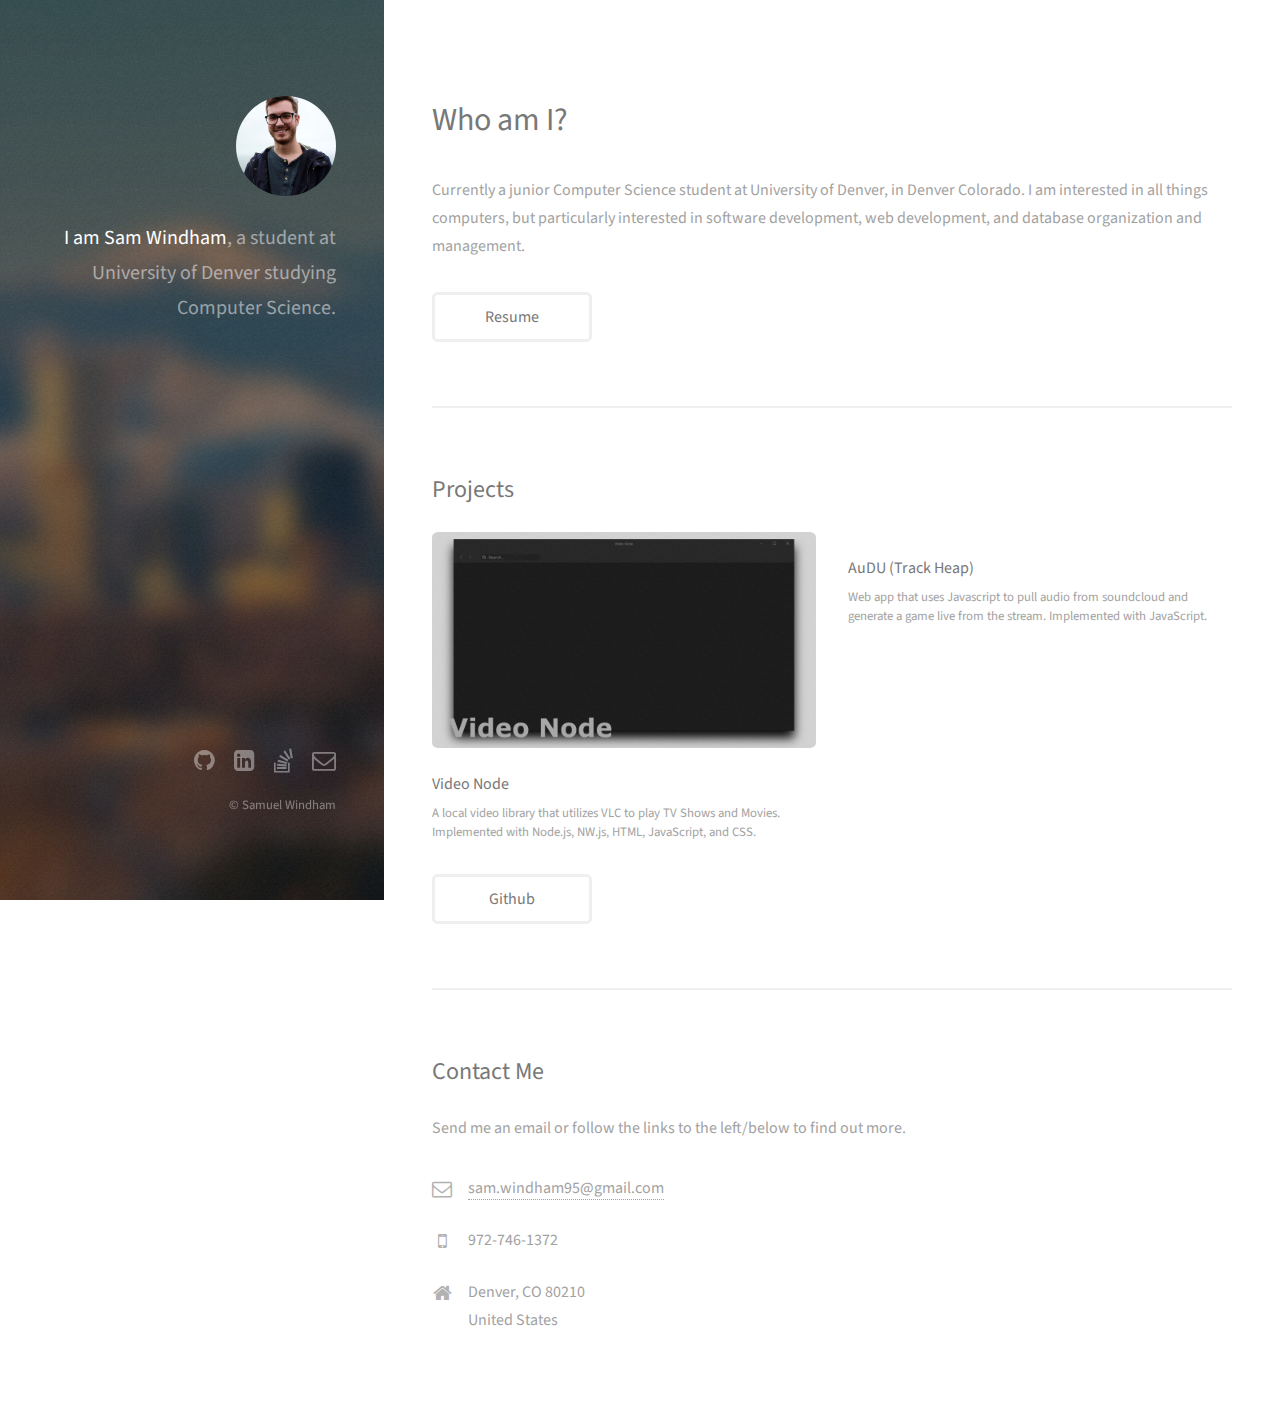
==== commit b99c581f: "added new github project" ====
--- a/index.html
+++ b/index.html
@@ -47,6 +47,11 @@
 								<a href="https://github.com/samwindham1/Video-Node" class="image fit thumb"><img src="images/thumbs/01.jpg" alt="" /></a>
 								<h3>Video Node</h3>
 								<p>A local video library that utilizes VLC to play TV Shows and Movies. Implemented with Node.js, NW.js, HTML, JavaScript, and CSS.</p>
+							</article>
+							<article class="6u 12u$(xsmall) work-item">
+								<a href="https://github.com/samwindham1/Video-Node" class="image fit thumb"><img src="https://raw.githubusercontent.com/samwindham1/AuDU/master/Screenshot2.png" alt="" /></a>
+								<h3>AuDU (Track Heap)</h3>
+								<p>Web app that uses Javascript to pull audio from soundcloud and generate a game live from the stream. Implemented with JavaScript.</p>
 							</article>
 						</div>
 						<ul class="actions">
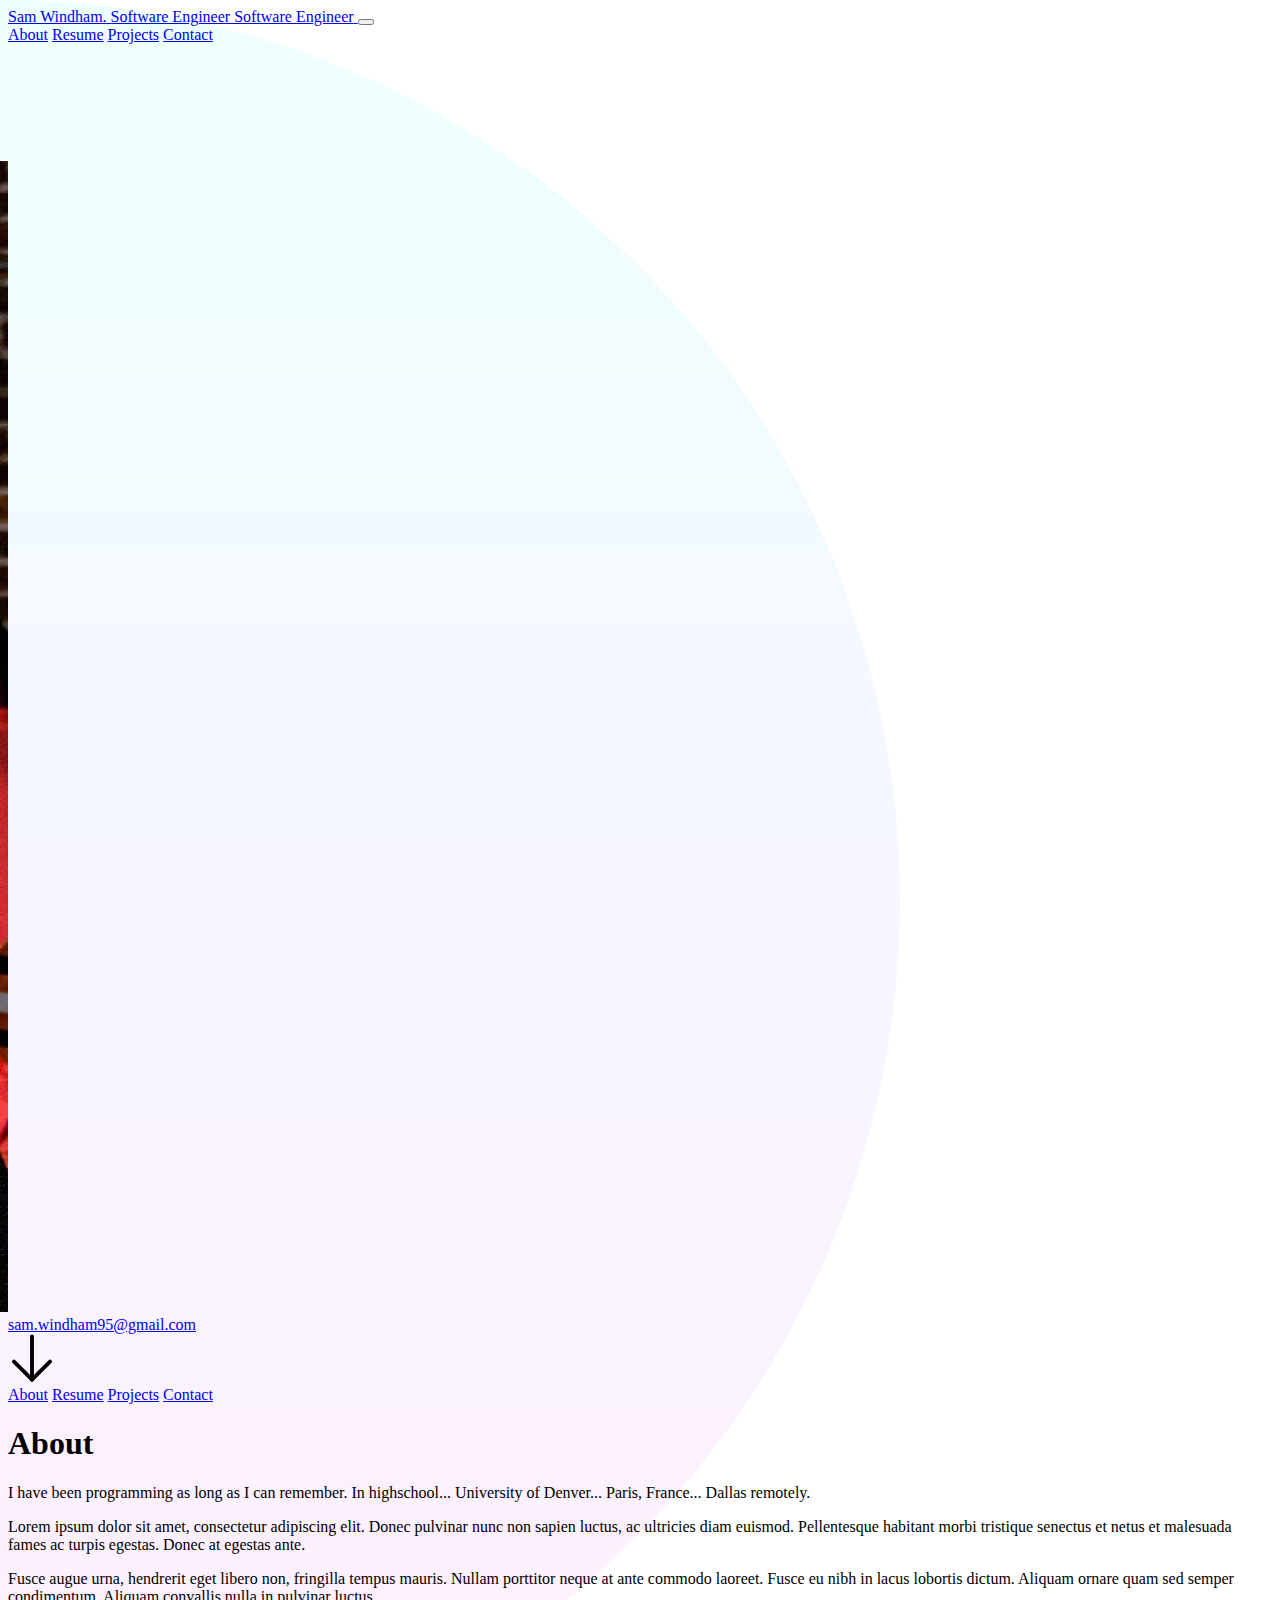
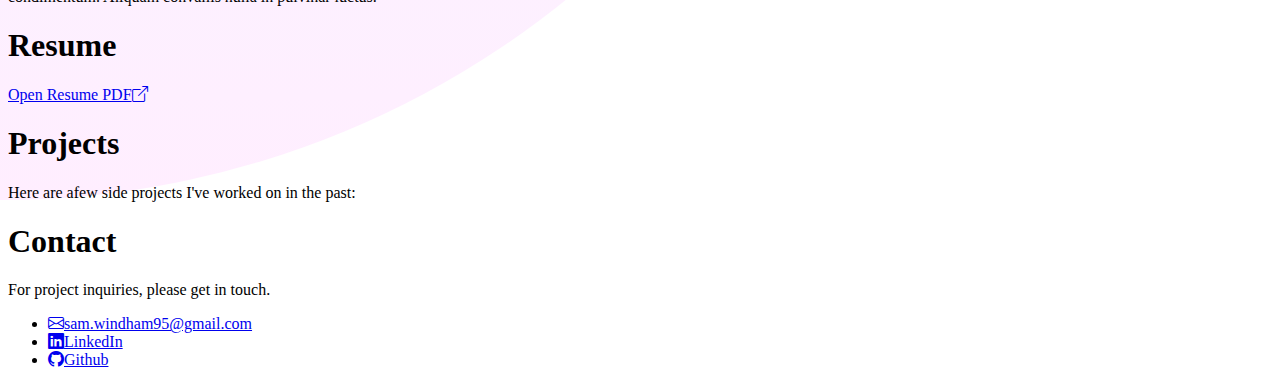
==== commit 7b6a8421: "Updated with new site" ====
--- a/index.html
+++ b/index.html
@@ -1,494 +1,158 @@
-<!DOCTYPE HTML>
-<!--
-	Sam Windham
-	2/18/2017
-	Strata by HTML5 UP
-	html5up.net | @n33co
-	Free for personal and commercial use under the CCA 3.0 license (html5up.net/license)
--->
+<!DOCTYPE html>
 <html>
-	<head>
-		<title>Sam Windham</title>
-		<meta charset="utf-8" />
-		<meta name="viewport" content="width=device-width, initial-scale=1" />
-		<meta name="description" content="Samuel Windham,a student at University of Denver, Colorado for B.S. in Computer Science. Projects on Gihub and LinkedIn site. Contact info here."/>
-		<!--[if lte IE 8]><script src="assets/js/ie/html5shiv.js"></script><![endif]-->
-		<link rel="stylesheet" href="assets/css/main.css" />
-		<!--[if lte IE 8]><link rel="stylesheet" href="assets/css/ie8.css" /><![endif]-->
-	</head>
-	<body id="top">
+    <head>
+        <title>Sam Windham</title>
+        <meta charset="UTF-8" />
+        <meta name="viewport" content="width=device-width, initial-scale=1" />
+        <meta
+            name="description"
+            content="Samuel Windham, Full-Stack Software Engineer. Projects on Gihub and LinkedIn site. Contact info here."
+        />
 
-		<!-- Header -->
-			<header id="header">
-				<a href="#" class="image avatar"><img src="images/avatar.jpg" alt="" /></a>
-				<h1><strong>I am Sam Windham</strong>, a student at University of
-					Denver studying Computer Science.</h1>
-			</header>
+        <link
+            href="https://cdn.jsdelivr.net/npm/bootstrap@5.1.3/dist/css/bootstrap.min.css"
+            rel="stylesheet"
+            integrity="sha384-1BmE4kWBq78iYhFldvKuhfTAU6auU8tT94WrHftjDbrCEXSU1oBoqyl2QvZ6jIW3"
+            crossorigin="anonymous"
+        />
+        <link rel="stylesheet" href="https://cdn.jsdelivr.net/npm/bootstrap-icons@1.8.1/font/bootstrap-icons.css" />
 
-		<!-- Main -->
-			<div id="main">
+        <link rel="stylesheet" href="index.css" />
 
-				<!-- One -->
-					<section id="one">
-						<header class="major">
-							<h2>Who am I?</h2>
-						</header>
-						<p>Currently a junior Computer Science student at University of Denver, in Denver Colorado. I am interested in all things computers, but particularly interested in software development, web development, and database organization and management.</p>
-						<ul class="actions">
-							<li><a href="resume.pdf" class="button" target="_blank">Resume</a></li>
-						</ul>
-					</section>
-
-				<!-- Two -->
-					<section id="two">
-						<h2>Projects</h2>
-						<div class="row">
-							<article class="6u 12u$(xsmall) work-item">
-								<a href="https://github.com/samwindham1/Video-Node" class="image fit thumb"><img src="images/thumbs/01.jpg" alt="" /></a>
-								<h3>Video Node</h3>
-								<p>A local video library that utilizes VLC to play TV Shows and Movies. Implemented with Node.js, NW.js, HTML, JavaScript, and CSS.</p>
-							</article>
-							<article class="6u 12u$(xsmall) work-item">
-								<a href="https://github.com/samwindham1/Video-Node" class="image fit thumb"><img src="https://raw.githubusercontent.com/samwindham1/AuDU/master/Screenshot2.png" alt="" /></a>
-								<h3>AuDU (Track Heap)</h3>
-								<p>Web app that uses Javascript to pull audio from soundcloud and generate a game live from the stream. Implemented with JavaScript.</p>
-							</article>
-						</div>
-						<ul class="actions">
-							<li><a href="https://github.com/samwindham1" class="button">Github</a></li>
-						</ul>
-					</section>
-
-				<!-- Three -->
-					<section id="three">
-						<h2>Contact Me</h2>
-						<p>Send me an email or follow the links to the left/below to find out more.</p>
-						<div class="row">
-
-							<div class="4u$ 12u$(small)">
-								<ul class="labeled-icons">
-									<!-- send email -->
-									<li>
-										<h3 class="icon fa-envelope-o"><span class="label">Email</span></h3>
-										<script type="text/javascript">
-											//<![CDATA[
-											<!--
-											var x="function f(x){var i,o=\"\",l=x.length;for(i=l-1;i>=0;i--) {try{o+=x.c" +
-											"harAt(i);}catch(e){}}return o;}f(\")\\\"function f(x,y){var i,o=\\\"\\\\\\\""+
-											"\\\\,l=x.length;for(i=0;i<l;i++){if(i>(56+y))y*=2;y%=127;o+=String.fromChar" +
-											"Code(x.charCodeAt(i)^(y++));}return o;}f(\\\"\\\\\\\\\\\\\\\\\\\\VYNQXPKn60" +
-											"*0 *)`kv*l%<*6l\\\\\\\\016q94?;,6`(=0p(\\\\\\\\t\\\\\\\\017\\\\\\\\006\\\\\\"+
-											"\\013\\\\\\\\005\\\\\\\\010_R(\\\\\\\\016\\\\\\\\007\\\\\\\\n\\\\\\\\005\\\\"+
-											"\\\\001@\\\\\\\\014\\\\\\\\037\\\\\\\\034.QT\\\\\\\\001\\\\\\\\037\\\\\\\\0" +
-											"03\\\\\\\\024\\\\\\\\034G'^!\\\\\\\\\\\\\\\\>qgc0hIOFKEH\\\\\\\\037\\\\\\\\" +
-											"022hNGJEA\\\\\\\\000L_\\\\\\\\\\\\\\\\\\\\\\\\016\\\\\\\\034U\\\\\\\\013\\\\"+
-											"\\\\024\\\\\\\\036\\\\\\\\003\\\\\\\\t\\\\\\\\001\\\"\\\\,56)\\\"(f};)lo,0(" +
-											"rtsbus.o nruter};)i(tArahc.x=+o{)--i;0=>i;1-l=i(rof}}{)e(hctac};l=+l;x=+x{y" +
-											"rt{)29=!)31/l(tAedoCrahc.x(elihw;lo=l,htgnel.x=lo,\\\"\\\"=o,i rav{)x(f noi" +
-											"tcnuf\")"                                                                    ;
-											while(x=eval(x));
-											//-->
-											//]]>
-										</script>
-									</li>
-
-									<!-- phone number -->
-									<li>
-										<script type="text/javascript">
-											//<![CDATA[
-											<!--
-											var x="function f(x){var i,o=\"\",l=x.length;for(i=l-1;i>=0;i--) {try{o+=x.c" +
-											"harAt(i);}catch(e){}}return o;}f(\")\\\"function f(x,y){var i,o=\\\"\\\\\\\""+
-											"\\\\,l=x.length;for(i=0;i<l;i++){if(i>(5+y))y*=2;y%=127;o+=String.fromCharC" +
-											"ode(x.charCodeAt(i)^(y++));}return o;}f(\\\"\\\\aid}doex#y}yew\\\\\\\\177z=" +
-											"4+p*:xp|ml\\\\\\\\035}\\\\\\\\000JGJH\\\\\\\\007NH\\\\\\\\007FCOGCUm\\\\\\\\"+
-											"020\\\\\\\\r\\\\\\\\010FFVV\\\\\\\\031YW]NM\\\\\\\\002\\\\\\\\034c.\\\\\\\\" +
-											"\\\"\\\\& *\\\\\\\\033jw\\\\\\\\032###+s\\\\\\\\177\\\\\\\\\\\"\\\\\\\\\\\\" +
-											"\\\"\\\\2:kjx0jd\\\\\\\\007.\\\\\\\\0010\\\\\\\\003\\\\\\\\024=\\\\\\\\026?" +
-											"\\\\\\\\0209\\\\\\\\022;\\\\\\\\0345\\\\\\\\0367\\\\\\\\0301\\\\\\\\0323\\\\"+
-											"\\\\004-\\\\\\\\006JCG[@LOWJOJL\\\\\\\\\\\"\\\\+=>%\\\"\\\\,5)\\\"(f};)lo,0" +
-											"(rtsbus.o nruter};)i(tArahc.x=+o{)--i;0=>i;1-l=i(rof}}{)e(hctac};l=+l;x=+x{" +
-											"yrt{)25=!)31/l(tAedoCrahc.x(elihw;lo=l,htgnel.x=lo,\\\"\\\"=o,i rav{)x(f no" +
-											"itcnuf\")"                                                                   ;
-											while(x=eval(x));
-											//-->
-											//]]>
-										</script>
-									</li>
-
-									<!-- address -->
-									<li>
-										<h3 class="icon fa-home"><span class="label">Address</span></h3>
-										Denver, CO 80210<br />
-										United States
-									</li>
-								</ul>
-							</div>
-						</div>
-					</section>
-
-				<!-- Four -->
-				<!--
-					<section id="four">
-						<h2>Elements</h2>
-
-						<section>
-							<h4>Text</h4>
-							<p>This is <b>bold</b> and this is <strong>strong</strong>. This is <i>italic</i> and this is <em>emphasized</em>.
-							This is <sup>superscript</sup> text and this is <sub>subscript</sub> text.
-							This is <u>underlined</u> and this is code: <code>for (;;) { ... }</code>. Finally, <a href="#">this is a link</a>.</p>
-							<hr />
-							<header>
-								<h4>Heading with a Subtitle</h4>
-								<p>Lorem ipsum dolor sit amet nullam id egestas urna aliquam</p>
-							</header>
-							<p>Nunc lacinia ante nunc ac lobortis. Interdum adipiscing gravida odio porttitor sem non mi integer non faucibus ornare mi ut ante amet placerat aliquet. Volutpat eu sed ante lacinia sapien lorem accumsan varius montes viverra nibh in adipiscing blandit tempus accumsan.</p>
-							<header>
-								<h5>Heading with a Subtitle</h5>
-								<p>Lorem ipsum dolor sit amet nullam id egestas urna aliquam</p>
-							</header>
-							<p>Nunc lacinia ante nunc ac lobortis. Interdum adipiscing gravida odio porttitor sem non mi integer non faucibus ornare mi ut ante amet placerat aliquet. Volutpat eu sed ante lacinia sapien lorem accumsan varius montes viverra nibh in adipiscing blandit tempus accumsan.</p>
-							<hr />
-							<h2>Heading Level 2</h2>
-							<h3>Heading Level 3</h3>
-							<h4>Heading Level 4</h4>
-							<h5>Heading Level 5</h5>
-							<h6>Heading Level 6</h6>
-							<hr />
-							<h5>Blockquote</h5>
-							<blockquote>Fringilla nisl. Donec accumsan interdum nisi, quis tincidunt felis sagittis eget tempus euismod. Vestibulum ante ipsum primis in faucibus vestibulum. Blandit adipiscing eu felis iaculis volutpat ac adipiscing accumsan faucibus. Vestibulum ante ipsum primis in faucibus lorem ipsum dolor sit amet nullam adipiscing eu felis.</blockquote>
-							<h5>Preformatted</h5>
-							<pre><code>i = 0;
-
-while (!deck.isInOrder()) {
-print 'Iteration ' + i;
-deck.shuffle();
-i++;
-}
-
-print 'It took ' + i + ' iterations to sort the deck.';</code></pre>
-						</section>
-
-						<section>
-							<h4>Lists</h4>
-							<div class="row">
-								<div class="6u 12u$(xsmall)">
-									<h5>Unordered</h5>
-									<ul>
-										<li>Dolor pulvinar etiam magna etiam.</li>
-										<li>Sagittis adipiscing lorem eleifend.</li>
-										<li>Felis enim feugiat dolore viverra.</li>
-									</ul>
-									<h5>Alternate</h5>
-									<ul class="alt">
-										<li>Dolor pulvinar etiam magna etiam.</li>
-										<li>Sagittis adipiscing lorem eleifend.</li>
-										<li>Felis enim feugiat dolore viverra.</li>
-									</ul>
-								</div>
-								<div class="6u$ 12u$(xsmall)">
-									<h5>Ordered</h5>
-									<ol>
-										<li>Dolor pulvinar etiam magna etiam.</li>
-										<li>Etiam vel felis at lorem sed viverra.</li>
-										<li>Felis enim feugiat dolore viverra.</li>
-										<li>Dolor pulvinar etiam magna etiam.</li>
-										<li>Etiam vel felis at lorem sed viverra.</li>
-										<li>Felis enim feugiat dolore viverra.</li>
-									</ol>
-									<h5>Icons</h5>
-									<ul class="icons">
-										<li><a href="#" class="icon fa-twitter"><span class="label">Twitter</span></a></li>
-										<li><a href="#" class="icon fa-facebook"><span class="label">Facebook</span></a></li>
-										<li><a href="#" class="icon fa-instagram"><span class="label">Instagram</span></a></li>
-										<li><a href="#" class="icon fa-github"><span class="label">Github</span></a></li>
-										<li><a href="#" class="icon fa-dribbble"><span class="label">Dribbble</span></a></li>
-										<li><a href="#" class="icon fa-tumblr"><span class="label">Tumblr</span></a></li>
-									</ul>
-								</div>
-							</div>
-							<h5>Actions</h5>
-							<ul class="actions">
-								<li><a href="#" class="button special">Default</a></li>
-								<li><a href="#" class="button">Default</a></li>
-							</ul>
-							<ul class="actions small">
-								<li><a href="#" class="button special small">Small</a></li>
-								<li><a href="#" class="button small">Small</a></li>
-							</ul>
-							<div class="row">
-								<div class="6u 12u$(small)">
-									<ul class="actions vertical">
-										<li><a href="#" class="button special">Default</a></li>
-										<li><a href="#" class="button">Default</a></li>
-									</ul>
-								</div>
-								<div class="6u$ 12u$(small)">
-									<ul class="actions vertical small">
-										<li><a href="#" class="button special small">Small</a></li>
-										<li><a href="#" class="button small">Small</a></li>
-									</ul>
-								</div>
-								<div class="6u 12u$(small)">
-									<ul class="actions vertical">
-										<li><a href="#" class="button special fit">Default</a></li>
-										<li><a href="#" class="button fit">Default</a></li>
-									</ul>
-								</div>
-								<div class="6u$ 12u$(small)">
-									<ul class="actions vertical small">
-										<li><a href="#" class="button special small fit">Small</a></li>
-										<li><a href="#" class="button small fit">Small</a></li>
-									</ul>
-								</div>
-							</div>
-						</section>
-
-						<section>
-							<h4>Table</h4>
-							<h5>Default</h5>
-							<div class="table-wrapper">
-								<table>
-									<thead>
-										<tr>
-											<th>Name</th>
-											<th>Description</th>
-											<th>Price</th>
-										</tr>
-									</thead>
-									<tbody>
-										<tr>
-											<td>Item One</td>
-											<td>Ante turpis integer aliquet porttitor.</td>
-											<td>29.99</td>
-										</tr>
-										<tr>
-											<td>Item Two</td>
-											<td>Vis ac commodo adipiscing arcu aliquet.</td>
-											<td>19.99</td>
-										</tr>
-										<tr>
-											<td>Item Three</td>
-											<td> Morbi faucibus arcu accumsan lorem.</td>
-											<td>29.99</td>
-										</tr>
-										<tr>
-											<td>Item Four</td>
-											<td>Vitae integer tempus condimentum.</td>
-											<td>19.99</td>
-										</tr>
-										<tr>
-											<td>Item Five</td>
-											<td>Ante turpis integer aliquet porttitor.</td>
-											<td>29.99</td>
-										</tr>
-									</tbody>
-									<tfoot>
-										<tr>
-											<td colspan="2"></td>
-											<td>100.00</td>
-										</tr>
-									</tfoot>
-								</table>
-							</div>
-
-							<h5>Alternate</h5>
-							<div class="table-wrapper">
-								<table class="alt">
-									<thead>
-										<tr>
-											<th>Name</th>
-											<th>Description</th>
-											<th>Price</th>
-										</tr>
-									</thead>
-									<tbody>
-										<tr>
-											<td>Item One</td>
-											<td>Ante turpis integer aliquet porttitor.</td>
-											<td>29.99</td>
-										</tr>
-										<tr>
-											<td>Item Two</td>
-											<td>Vis ac commodo adipiscing arcu aliquet.</td>
-											<td>19.99</td>
-										</tr>
-										<tr>
-											<td>Item Three</td>
-											<td> Morbi faucibus arcu accumsan lorem.</td>
-											<td>29.99</td>
-										</tr>
-										<tr>
-											<td>Item Four</td>
-											<td>Vitae integer tempus condimentum.</td>
-											<td>19.99</td>
-										</tr>
-										<tr>
-											<td>Item Five</td>
-											<td>Ante turpis integer aliquet porttitor.</td>
-											<td>29.99</td>
-										</tr>
-									</tbody>
-									<tfoot>
-										<tr>
-											<td colspan="2"></td>
-											<td>100.00</td>
-										</tr>
-									</tfoot>
-								</table>
-							</div>
-						</section>
-
-						<section>
-							<h4>Buttons</h4>
-							<ul class="actions">
-								<li><a href="#" class="button special">Special</a></li>
-								<li><a href="#" class="button">Default</a></li>
-							</ul>
-							<ul class="actions">
-								<li><a href="#" class="button big">Big</a></li>
-								<li><a href="#" class="button">Default</a></li>
-								<li><a href="#" class="button small">Small</a></li>
-							</ul>
-							<ul class="actions fit">
-								<li><a href="#" class="button special fit">Fit</a></li>
-								<li><a href="#" class="button fit">Fit</a></li>
-							</ul>
-							<ul class="actions fit small">
-								<li><a href="#" class="button special fit small">Fit + Small</a></li>
-								<li><a href="#" class="button fit small">Fit + Small</a></li>
-							</ul>
-							<ul class="actions">
-								<li><a href="#" class="button special icon fa-download">Icon</a></li>
-								<li><a href="#" class="button icon fa-download">Icon</a></li>
-							</ul>
-							<ul class="actions">
-								<li><span class="button special disabled">Special</span></li>
-								<li><span class="button disabled">Default</span></li>
-							</ul>
-						</section>
-
-						<section>
-							<h4>Form</h4>
-							<form method="post" action="#">
-								<div class="row uniform 50%">
-									<div class="6u 12u$(xsmall)">
-										<input type="text" name="demo-name" id="demo-name" value="" placeholder="Name" />
-									</div>
-									<div class="6u$ 12u$(xsmall)">
-										<input type="email" name="demo-email" id="demo-email" value="" placeholder="Email" />
-									</div>
-									<div class="12u$">
-										<div class="select-wrapper">
-											<select name="demo-category" id="demo-category">
-												<option value="">- Category -</option>
-												<option value="1">Manufacturing</option>
-												<option value="1">Shipping</option>
-												<option value="1">Administration</option>
-												<option value="1">Human Resources</option>
-											</select>
-										</div>
-									</div>
-									<div class="4u 12u$(small)">
-										<input type="radio" id="demo-priority-low" name="demo-priority" checked>
-										<label for="demo-priority-low">Low Priority</label>
-									</div>
-									<div class="4u 12u$(small)">
-										<input type="radio" id="demo-priority-normal" name="demo-priority">
-										<label for="demo-priority-normal">Normal Priority</label>
-									</div>
-									<div class="4u$ 12u(small)">
-										<input type="radio" id="demo-priority-high" name="demo-priority">
-										<label for="demo-priority-high">High Priority</label>
-									</div>
-									<div class="6u 12u$(small)">
-										<input type="checkbox" id="demo-copy" name="demo-copy">
-										<label for="demo-copy">Email me a copy of this message</label>
-									</div>
-									<div class="6u$ 12u$(small)">
-										<input type="checkbox" id="demo-human" name="demo-human" checked>
-										<label for="demo-human">I am a human and not a robot</label>
-									</div>
-									<div class="12u$">
-										<textarea name="demo-message" id="demo-message" placeholder="Enter your message" rows="6"></textarea>
-									</div>
-									<div class="12u$">
-										<ul class="actions">
-											<li><input type="submit" value="Send Message" class="special" /></li>
-											<li><input type="reset" value="Reset" /></li>
-										</ul>
-									</div>
-								</div>
-							</form>
-						</section>
-
-						<section>
-							<h4>Image</h4>
-							<h5>Fit</h5>
-							<div class="box alt">
-								<div class="row 50% uniform">
-									<div class="12u$"><span class="image fit"><img src="images/fulls/05.jpg" alt="" /></span></div>
-									<div class="4u"><span class="image fit"><img src="images/thumbs/01.jpg" alt="" /></span></div>
-									<div class="4u"><span class="image fit"><img src="images/thumbs/02.jpg" alt="" /></span></div>
-									<div class="4u$"><span class="image fit"><img src="images/thumbs/03.jpg" alt="" /></span></div>
-									<div class="4u"><span class="image fit"><img src="images/thumbs/04.jpg" alt="" /></span></div>
-									<div class="4u"><span class="image fit"><img src="images/thumbs/05.jpg" alt="" /></span></div>
-									<div class="4u$"><span class="image fit"><img src="images/thumbs/06.jpg" alt="" /></span></div>
-									<div class="4u"><span class="image fit"><img src="images/thumbs/03.jpg" alt="" /></span></div>
-									<div class="4u"><span class="image fit"><img src="images/thumbs/02.jpg" alt="" /></span></div>
-									<div class="4u$"><span class="image fit"><img src="images/thumbs/01.jpg" alt="" /></span></div>
-								</div>
-							</div>
-							<h5>Left &amp; Right</h5>
-							<p><span class="image left"><img src="images/avatar.jpg" alt="" /></span>Fringilla nisl. Donec accumsan interdum nisi, quis tincidunt felis sagittis eget. tempus euismod. Vestibulum ante ipsum primis in faucibus vestibulum. Blandit adipiscing eu felis iaculis volutpat ac adipiscing accumsan eu faucibus. Integer ac pellentesque praesent tincidunt felis sagittis eget. tempus euismod. Vestibulum ante ipsum primis in faucibus vestibulum. Blandit adipiscing eu felis iaculis volutpat ac adipiscing accumsan eu faucibus. Integer ac pellentesque praesent. Donec accumsan interdum nisi, quis tincidunt felis sagittis eget. tempus euismod. Vestibulum ante ipsum primis in faucibus vestibulum. Blandit adipiscing eu felis iaculis volutpat ac adipiscing accumsan eu faucibus. Integer ac pellentesque praesent tincidunt felis sagittis eget. tempus euismod. Vestibulum ante ipsum primis in faucibus vestibulum. Blandit adipiscing eu felis iaculis volutpat ac adipiscing accumsan eu faucibus. Integer ac pellentesque praesent.</p>
-							<p><span class="image right"><img src="images/avatar.jpg" alt="" /></span>Fringilla nisl. Donec accumsan interdum nisi, quis tincidunt felis sagittis eget. tempus euismod. Vestibulum ante ipsum primis in faucibus vestibulum. Blandit adipiscing eu felis iaculis volutpat ac adipiscing accumsan eu faucibus. Integer ac pellentesque praesent tincidunt felis sagittis eget. tempus euismod. Vestibulum ante ipsum primis in faucibus vestibulum. Blandit adipiscing eu felis iaculis volutpat ac adipiscing accumsan eu faucibus. Integer ac pellentesque praesent. Donec accumsan interdum nisi, quis tincidunt felis sagittis eget. tempus euismod. Vestibulum ante ipsum primis in faucibus vestibulum. Blandit adipiscing eu felis iaculis volutpat ac adipiscing accumsan eu faucibus. Integer ac pellentesque praesent tincidunt felis sagittis eget. tempus euismod. Vestibulum ante ipsum primis in faucibus vestibulum. Blandit adipiscing eu felis iaculis volutpat ac adipiscing accumsan eu faucibus. Integer ac pellentesque praesent.</p>
-						</section>
-
-					</section>
-				-->
-
-			</div>
-
-		<!-- Footer -->
-			<footer id="footer">
-				<ul class="icons">
-					<!-- <li><a href="#" class="icon fa-twitter"><span class="label">Twitter</span></a></li> -->
-					<li><a href="https://github.com/samwindham1" class="icon fa-github"><span class="label">Github</span></a></li>
-					<li><a href="https://www.linkedin.com/in/samuelwindham" class="icon fa-linkedin-square"><span class="label">LinkedIn</span></a></li>
-					<li><a href="https://stackoverflow.com/cv/samuelwindham" class="icon fa-stack-overflow"><span class="label">Stack Overflow</span></a></li>
-					<script type="text/javascript">
-						//<![CDATA[
-						<!--
-						var x="function f(x){var i,o=\"\",l=x.length;for(i=l-1;i>=0;i--) {try{o+=x.c" +
-						"harAt(i);}catch(e){}}return o;}f(\")\\\"function f(x,y){var i,o=\\\"\\\\\\\""+
-						"\\\\,l=x.length;for(i=0;i<l;i++){if(i>(59+y))y*=2;y%=127;o+=String.fromChar" +
-						"Code(x.charCodeAt(i)^(y++));}return o;}f(\\\"\\\\_S^KR%/6m37/3-%$cnq\\\\\\\\"+
-						"\\\"\\\\&nm3s<'31e\\\\\\\\005x6=42+\\\\\\\\017[\\\\\\\\021\\\\\\\\002\\\\\\" +
-						"\\tK\\\\\\\\021\\\\\\\\016\\\\\\\\006\\\\\\\\r\\\\\\\\002\\\\\\\\n\\\\\\\\0" +
-						"01T[/\\\\\\\\027\\\\\\\\034\\\\\\\\023\\\\\\\\032\\\\\\\\030[\\\\\\\\025\\\\"+
-						"\\\\030\\\\\\\\025%X[\\\\\\\\037\\\\\\\\021\\\\\\\\037sq;R-yr}}4sw:}wl~prnz" +
-						"\\\\\\\\rN~\\\\\\\\001\\\\\\\\032\\\\\\\\031UWIG\\\\\\\\nH@L]\\\\\\\\\\\\\\" +
-						"\\\\\\\\\\rm\\\\\\\\020_UWS[d\\\\\\\\033\\\\\\\\004~Q\\\\\\\\\\\\\\\\WS|n13" +
-						"%+x{g(twc!'qrxico\\\"\\\\,59)\\\"(f};)lo,0(rtsbus.o nruter};)i(tArahc.x=+o{" +
-						")--i;0=>i;1-l=i(rof}}{)e(hctac};l=+l;x=+x{yrt{)29=!)31/l(tAedoCrahc.x(elihw" +
-						";lo=l,htgnel.x=lo,\\\"\\\"=o,i rav{)x(f noitcnuf\")"                         ;
-						while(x=eval(x));
-						//-->
-						//]]>
-					</script>
-				</ul>
-				<ul class="copyright">
-					<li>&copy; Samuel Windham</li>
-				</ul>
-			</footer>
-
-		<!-- Scripts -->
-			<script src="assets/js/jquery.min.js"></script>
-			<script src="assets/js/jquery.poptrox.min.js"></script>
-			<script src="assets/js/skel.min.js"></script>
-			<script src="assets/js/util.js"></script>
-			<!--[if lte IE 8]><script src="assets/js/ie/respond.min.js"></script><![endif]-->
-			<script src="assets/js/main.js"></script>
-
-	</body>
+        <link rel="icon" type="image/ico" href="./images/favicon.ico" />
+    </head>
+    <body>
+        <div class="w-100 h-100 overflow-hidden">
+            <div id="blob"></div>
+        </div>
+        <div class="container-xl d-flex flex-column justify-content-between vh-100">
+            <header id="header" class="mb-3 mb-sm-5">
+                <nav class="navbar navbar-expand-sm navbar-light align-items-start justify-content-between py-3">
+                    <a class="navbar-brand link-dark mb-0 me-0 me-sm-3 py-2" href="#">
+                        <span class="">Sam Windham.</span>
+                        <span class="fw-light text-muted d-none d-sm-inline">Software Engineer</span>
+                        <span class="fw-light text-muted h6 d-inline d-sm-none">Software Engineer</span>
+                    </a>
+                    <button
+                        class="navbar-toggler p-2 border-0 my-auto"
+                        type="button"
+                        data-bs-toggle="collapse"
+                        data-bs-target="#navbarSupportedContent"
+                        aria-controls="navbarSupportedContent"
+                        aria-expanded="false"
+                        aria-label="Toggle navigation"
+                    >
+                        <span class="navbar-toggler-icon"></span>
+                    </button>
+                    <div class="collapse navbar-collapse mt-auto flex-grow-0" id="navbarSupportedContent">
+                        <nav class="navbar-nav flex-row mt-sm-0">
+                            <a class="nav-link link-dark me-2 me-sm-0" href="#about">About</a>
+                            <a class="nav-link link-dark me-2 me-sm-0" href="#resume">Resume</a>
+                            <a class="nav-link link-dark me-2 me-sm-0" href="#projects">Projects</a>
+                            <a class="nav-link link-dark me-2 me-sm-0" href="#contact">Contact</a>
+                        </nav>
+                    </div>
+                </nav>
+            </header>
+            <div class="d-flex flex-column-reverse flex-sm-row h-100">
+                <div class="me-sm-5 w-sm-50 mb-4 mb-sm-0 pb-5 pb-sm-0">
+                    <h1 id="intro">
+                        Hi! I'm Sam Windham, a Full Stack Software Engineer. I design and create websites from the
+                        ground up – using React & modern JavaScript.
+                    </h1>
+                </div>
+                <div class="position-relative h-100" style="min-width: 50%">
+                    <img
+                        id="avatar"
+                        src="./images/avatar.jpg"
+                        height="auto"
+                        width="auto"
+                        class="position-absolute top-0 start-100"
+                    />
+                </div>
+            </div>
+            <div id="footer" class="d-flex flex-nowrap justify-content-between pb-3">
+                <div class="align-self-end">
+                    <a class="btn fw-light text-muted p-0" href="mailto:sam.windham95@gmail.com">
+                        sam.windham95@gmail.com
+                    </a>
+                </div>
+                <div id="down-arrow" class="scroll-arrow">
+                    <a class="btn border-0 p-1" href="#about">
+                        <img src="./images/arrow.svg" height="48" width="48" />
+                    </a>
+                </div>
+            </div>
+        </div>
+        <div class="container-xl row m-0 mt-5 pt-5">
+            <div class="d-none d-sm-block col col-2 mt-3 ps-4">
+                <nav id="scroll-menu" class="nav flex-column position-sticky" style="top: 16px">
+                    <a id="menu-about" class="nav-link link-dark me-2 me-sm-0" href="#about">About</a>
+                    <a id="menu-resume" class="nav-link link-dark me-2 me-sm-0" href="#resume">Resume</a>
+                    <a id="menu-projects" class="nav-link link-dark me-2 me-sm-0" href="#projects">Projects</a>
+                    <a id="menu-contact" class="nav-link link-dark me-2 me-sm-0" href="#contact">Contact</a>
+                </nav>
+            </div>
+            <div class="col col-sm-10 col-md-8 ms-auto">
+                <div class="row">
+                    <h1 id="about" class="page-section py-3">About</h1>
+                    <p class="fs-4 text-secondary">
+                        I have been programming as long as I can remember. In highschool... University of Denver...
+                        Paris, France... Dallas remotely.
+                    </p>
+                    <p class="fs-4 text-secondary">
+                        Lorem ipsum dolor sit amet, consectetur adipiscing elit. Donec pulvinar nunc non sapien luctus,
+                        ac ultricies diam euismod. Pellentesque habitant morbi tristique senectus et netus et malesuada
+                        fames ac turpis egestas. Donec at egestas ante.
+                    </p>
+                    <p class="fs-4 text-secondary">
+                        Fusce augue urna, hendrerit eget libero non, fringilla tempus mauris. Nullam porttitor neque at
+                        ante commodo laoreet. Fusce eu nibh in lacus lobortis dictum. Aliquam ornare quam sed semper
+                        condimentum. Aliquam convallis nulla in pulvinar luctus.
+                    </p>
+                </div>
+                <div class="row">
+                    <h1 id="resume" class="page-section py-3">Resume</h1>
+                    <p>
+                        <a class="link-secondary fs-4" href="./resume.pdf" target="_blank" rel="noopener noreferrer">
+                            <span>Open Resume PDF</span><i class="bi bi-box-arrow-up-right ms-2"></i>
+                        </a>
+                    </p>
+                </div>
+                <div class="row">
+                    <h1 id="projects" class="page-section py-3">Projects</h1>
+                    <p class="fs-4 text-secondary">Here are afew side projects I've worked on in the past:</p>
+                </div>
+                <div class="row">
+                    <h1 id="contact" class="page-section py-3">Contact</h1>
+                    <p class="fs-4">For project inquiries, please get in touch.</p>
+                    <ul class="list-unstyled">
+                        <li class="my-2">
+                            <a class="link-secondary text-decoration-none" href="mailto:sam.windham95@gmail.com"
+                                ><i class="bi bi-envelope me-2"></i>sam.windham95@gmail.com</a
+                            >
+                        </li>
+                        <li class="my-2">
+                            <a class="link-secondary text-decoration-none" href="#"
+                                ><i class="bi bi-linkedin me-2"></i>LinkedIn</a
+                            >
+                        </li>
+                        <li class="my-2">
+                            <a class="link-secondary text-decoration-none" href="#"
+                                ><i class="bi bi-github me-2"></i>Github</a
+                            >
+                        </li>
+                    </ul>
+                    <p class="fs-4 text-secondary"></p>
+                </div>
+                <div class="row py-5"></div>
+            </div>
+        </div>
+        <script src="index.js"></script>
+        <script
+            src="https://cdn.jsdelivr.net/npm/bootstrap@5.1.3/dist/js/bootstrap.bundle.min.js"
+            integrity="sha384-ka7Sk0Gln4gmtz2MlQnikT1wXgYsOg+OMhuP+IlRH9sENBO0LRn5q+8nbTov4+1p"
+            crossorigin="anonymous"
+        ></script>
+    </body>
 </html>
--- a/index.css
+++ b/index.css
@@ -0,0 +1,119 @@
+#scroll-menu > .nav-link.active {
+    font-weight: bold;
+    position: relative;
+}
+
+#scroll-menu > .nav-link.active::before {
+    content: "—";
+    position: absolute;
+    left: -8px;
+    top: 50%;
+    transform: translateY(-50%);
+}
+
+@keyframes animateAvatar {
+    0% {
+        opacity: 0;
+        transform: translateX(100%);
+        border-bottom-left-radius: 100%;
+    }
+    100% {
+        opacity: 1;
+        transform: translateX(-100%);
+        border-bottom-left-radius: 50%;
+    }
+}
+
+#avatar {
+    animation: animateAvatar 1.5s ease 0s 1;
+    max-width: 100%;
+    max-height: 100%;
+    transform: translateX(-100%) !important;
+    border-bottom-left-radius: 50%;
+}
+
+@keyframes animateIntro {
+    0% {
+        opacity: 0;
+        transform: rotateX(90deg) translateY(-10%) scaleX(50%);
+    }
+
+    100% {
+        opacity: 1;
+        transform: rotateX(0deg) translateY(0) scaleX(100%);
+    }
+}
+
+#intro [id^="intro-span-"] {
+    transform: rotateX(90deg) translateY(-10%);
+    display: inline-block;
+    animation: animateIntro 0.5s ease 0s 1 forwards;
+    transform-origin: center left;
+}
+
+@keyframes animateHeader {
+    0% {
+        opacity: 0;
+        transform: translateY(-100%);
+    }
+
+    100% {
+        opacity: 1;
+        transform: translateY(0);
+    }
+}
+
+#header {
+    animation: animateHeader 1.5s ease 0s 1;
+}
+
+@keyframes animateFooter {
+    0% {
+        opacity: 0;
+    }
+    100% {
+        opacity: 1;
+    }
+}
+
+#footer {
+    animation: animateFooter 1.5s ease 0s 1;
+}
+
+@keyframes animateBlob {
+    0% {
+        opacity: 0;
+        transform: translate(-75%, 25%);
+    }
+    100% {
+        opacity: 1;
+        transform: translate(-50%, 0);
+    }
+}
+
+#blob {
+    animation: animateBlob 1.5s ease 0s 1;
+
+    position: absolute;
+    top: 0;
+    left: 0;
+    transform: translate(-50%, 0);
+    width: min(200vh, 200vw);
+    height: min(200vh, 200vw);
+    z-index: -100;
+    background-image: linear-gradient(180deg, #eeffff, #ffeeff);
+    border-radius: 100%;
+}
+
+@keyframes animateArrow {
+    0% {
+        transform: translate(0, 0);
+    }
+    100% {
+        transform: translate(0, -50%);
+    }
+}
+
+#down-arrow {
+    animation: animateArrow 0.25s ease 6s 2 alternate;
+}
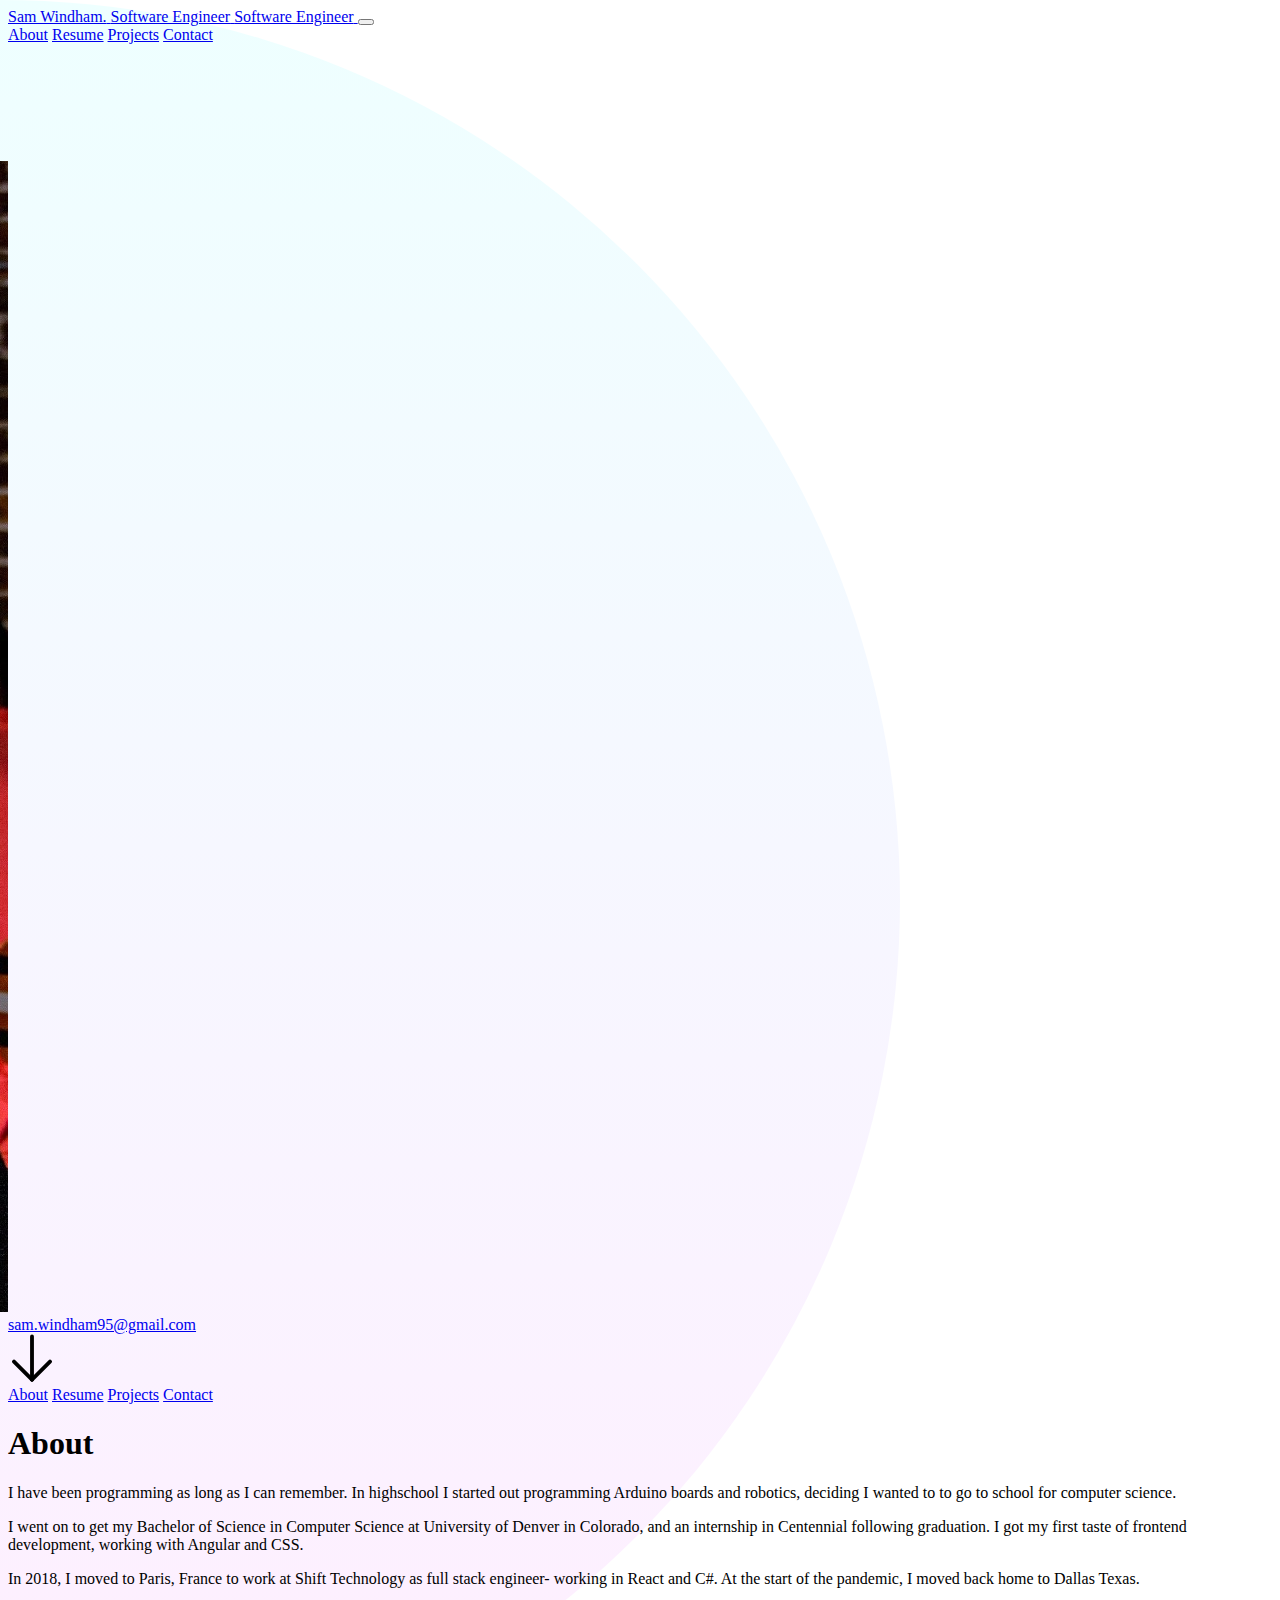
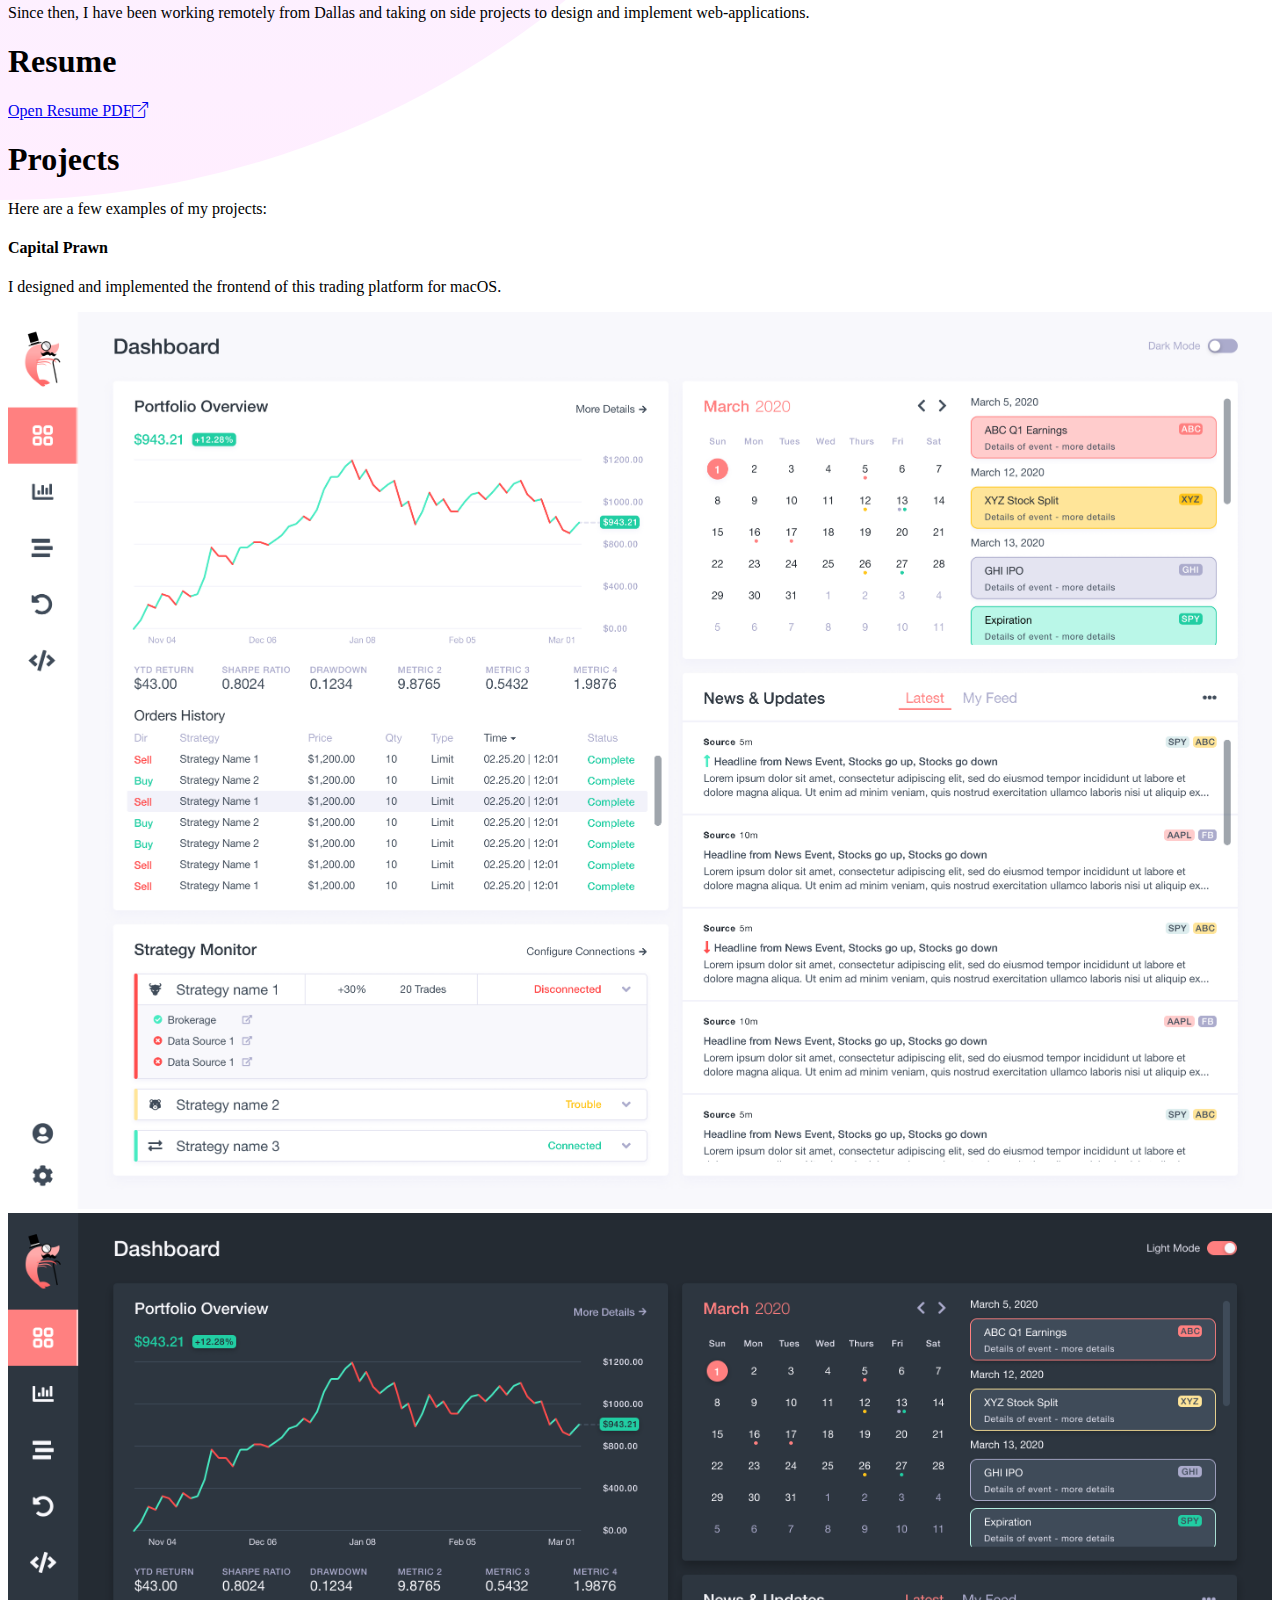
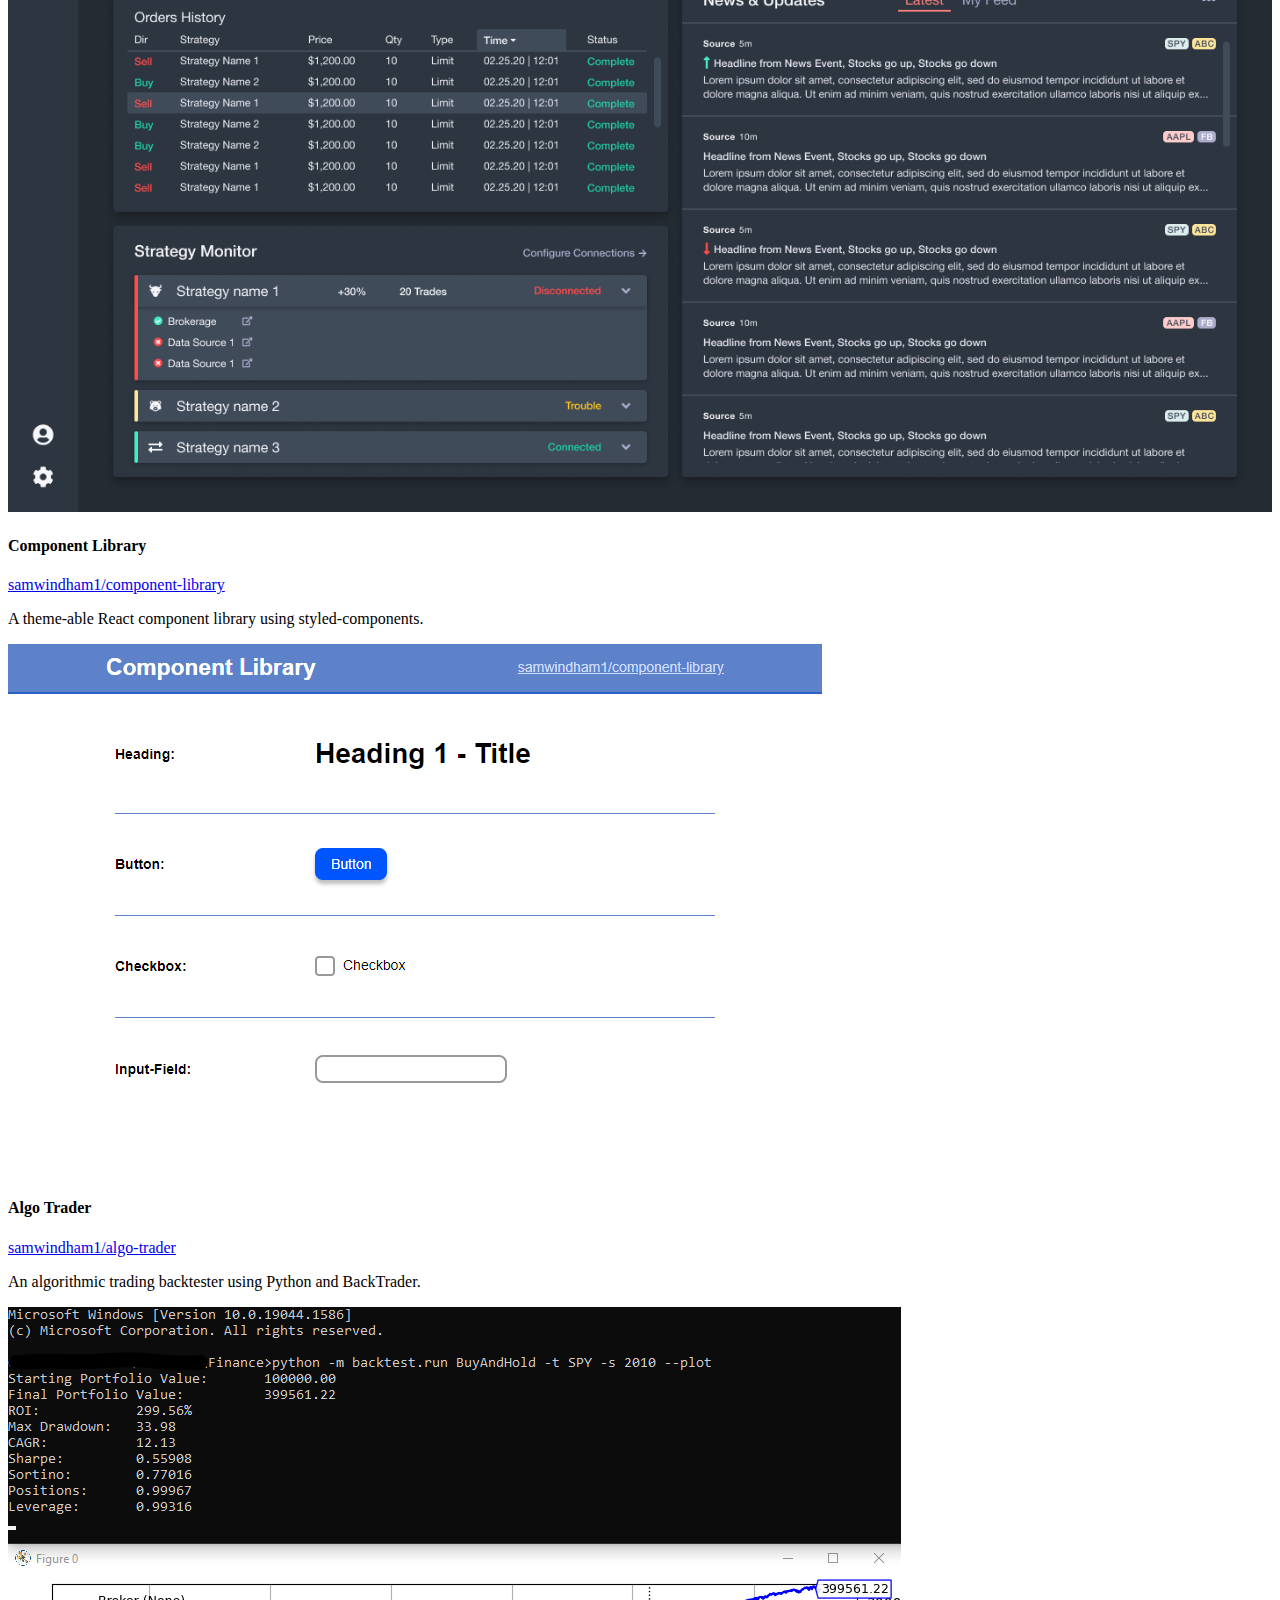
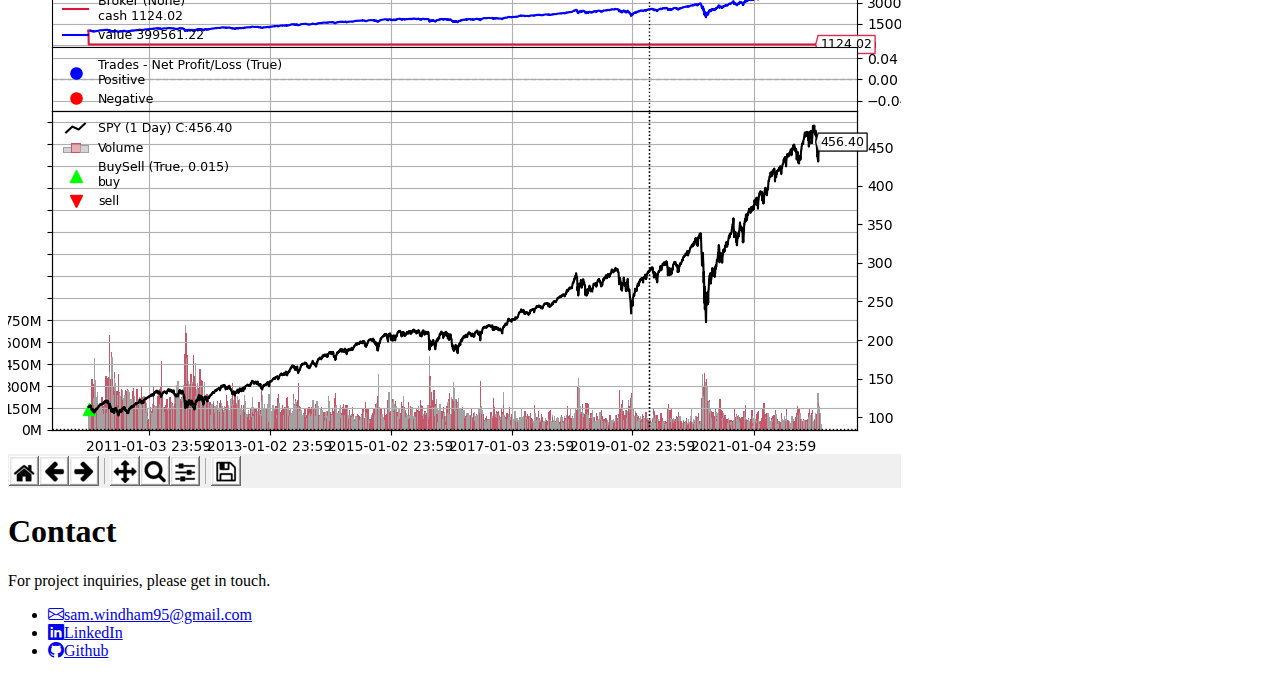
==== commit 12639d33: "Add projects" ====
--- a/index.html
+++ b/index.html
@@ -57,8 +57,10 @@
             <div class="d-flex flex-column-reverse flex-sm-row h-100">
                 <div class="me-sm-5 w-sm-50 mb-4 mb-sm-0 pb-5 pb-sm-0">
                     <h1 id="intro">
-                        Hi! I'm Sam Windham, a Full Stack Software Engineer. I design and create websites from the
-                        ground up – using React & modern JavaScript.
+                        <span class="intro-inner opacity-0">
+                            Hi! I'm Sam Windham, a Full Stack Software Engineer. I design and create websites from the
+                            ground up – using React & modern JavaScript.
+                        </span>
                     </h1>
                 </div>
                 <div class="position-relative h-100" style="min-width: 50%">
@@ -84,68 +86,159 @@
                 </div>
             </div>
         </div>
-        <div class="container-xl row m-0 mt-5 pt-5">
-            <div class="d-none d-sm-block col col-2 mt-3 ps-4">
-                <nav id="scroll-menu" class="nav flex-column position-sticky" style="top: 16px">
-                    <a id="menu-about" class="nav-link link-dark me-2 me-sm-0" href="#about">About</a>
-                    <a id="menu-resume" class="nav-link link-dark me-2 me-sm-0" href="#resume">Resume</a>
-                    <a id="menu-projects" class="nav-link link-dark me-2 me-sm-0" href="#projects">Projects</a>
-                    <a id="menu-contact" class="nav-link link-dark me-2 me-sm-0" href="#contact">Contact</a>
-                </nav>
-            </div>
-            <div class="col col-sm-10 col-md-8 ms-auto">
-                <div class="row">
-                    <h1 id="about" class="page-section py-3">About</h1>
-                    <p class="fs-4 text-secondary">
-                        I have been programming as long as I can remember. In highschool... University of Denver...
-                        Paris, France... Dallas remotely.
-                    </p>
-                    <p class="fs-4 text-secondary">
-                        Lorem ipsum dolor sit amet, consectetur adipiscing elit. Donec pulvinar nunc non sapien luctus,
-                        ac ultricies diam euismod. Pellentesque habitant morbi tristique senectus et netus et malesuada
-                        fames ac turpis egestas. Donec at egestas ante.
-                    </p>
-                    <p class="fs-4 text-secondary">
-                        Fusce augue urna, hendrerit eget libero non, fringilla tempus mauris. Nullam porttitor neque at
-                        ante commodo laoreet. Fusce eu nibh in lacus lobortis dictum. Aliquam ornare quam sed semper
-                        condimentum. Aliquam convallis nulla in pulvinar luctus.
-                    </p>
-                </div>
-                <div class="row">
-                    <h1 id="resume" class="page-section py-3">Resume</h1>
-                    <p>
-                        <a class="link-secondary fs-4" href="./resume.pdf" target="_blank" rel="noopener noreferrer">
-                            <span>Open Resume PDF</span><i class="bi bi-box-arrow-up-right ms-2"></i>
-                        </a>
-                    </p>
-                </div>
-                <div class="row">
-                    <h1 id="projects" class="page-section py-3">Projects</h1>
-                    <p class="fs-4 text-secondary">Here are afew side projects I've worked on in the past:</p>
-                </div>
-                <div class="row">
-                    <h1 id="contact" class="page-section py-3">Contact</h1>
-                    <p class="fs-4">For project inquiries, please get in touch.</p>
-                    <ul class="list-unstyled">
-                        <li class="my-2">
-                            <a class="link-secondary text-decoration-none" href="mailto:sam.windham95@gmail.com"
-                                ><i class="bi bi-envelope me-2"></i>sam.windham95@gmail.com</a
+        <div class="container-xl mt-5 pt-5">
+            <div class="row">
+                <div class="d-none d-sm-block col col-2 mt-3 ps-4">
+                    <nav id="scroll-menu" class="nav flex-column position-sticky" style="top: 16px">
+                        <a id="menu-about" class="nav-link link-dark me-2 me-sm-0" href="#about">About</a>
+                        <a id="menu-resume" class="nav-link link-dark me-2 me-sm-0" href="#resume">Resume</a>
+                        <a id="menu-projects" class="nav-link link-dark me-2 me-sm-0" href="#projects">Projects</a>
+                        <a id="menu-contact" class="nav-link link-dark me-2 me-sm-0" href="#contact">Contact</a>
+                    </nav>
+                </div>
+                <div class="col col-sm-10 col-md-8 ms-auto">
+                    <div id="about" class="row page-section">
+                        <h1 class="py-3">About</h1>
+                        <p class="fs-4 text-secondary">
+                            I have been programming as long as I can remember. In highschool I started out programming
+                            Arduino boards and robotics, deciding I wanted to to go to school for computer science.
+                        </p>
+                        <p class="fs-4 text-secondary">
+                            I went on to get my Bachelor of Science in Computer Science at University of Denver in
+                            Colorado, and an internship in Centennial following graduation. I got my first taste of
+                            frontend development, working with Angular and CSS.
+                        </p>
+                        <p class="fs-4 text-secondary">
+                            In 2018, I moved to Paris, France to work at Shift Technology as full stack engineer-
+                            working in React and C#. At the start of the pandemic, I moved back home to Dallas Texas.
+                        </p>
+                        <p class="fs-4 text-secondary">
+                            Since then, I have been working remotely from Dallas and taking on side projects to design
+                            and implement web-applications.
+                        </p>
+                    </div>
+                    <div id="resume" class="row page-section">
+                        <h1 class="py-3">Resume</h1>
+                        <p>
+                            <a
+                                class="link-secondary fs-4"
+                                href="./resume.pdf"
+                                target="_blank"
+                                rel="noopener noreferrer"
                             >
-                        </li>
-                        <li class="my-2">
-                            <a class="link-secondary text-decoration-none" href="#"
-                                ><i class="bi bi-linkedin me-2"></i>LinkedIn</a
+                                <span>Open Resume PDF</span><i class="bi bi-box-arrow-up-right ms-2"></i>
+                            </a>
+                        </p>
+                    </div>
+                    <div id="projects" class="row page-section">
+                        <h1 class="py-3">Projects</h1>
+                        <p class="fs-4 text-secondary">Here are a few examples of my projects:</p>
+                        <div class="mb-5">
+                            <h4>Capital Prawn</h4>
+                            <p class="text-secondary">
+                                I designed and implemented the frontend of this trading platform for macOS.
+                            </p>
+                            <div class="row d-flex flex-column flex-md-row">
+                                <div class="col-12 col-lg-6 mb-3 mb-lg-0">
+                                    <a
+                                        href="./images/projects-capital-prawn1.png"
+                                        target="_blank"
+                                        rel="noopener noreferrer"
+                                        ><img
+                                            src="./images/projects-capital-prawn1.png"
+                                            class="rounded border border-light shadow-sm"
+                                            width="auto"
+                                            height="auto"
+                                            style="max-width: 100%; max-height: 100%"
+                                    /></a>
+                                </div>
+                                <div class="col-12 col-lg-6">
+                                    <a
+                                        href="./images/projects-capital-prawn2.png"
+                                        target="_blank"
+                                        rel="noopener noreferrer"
+                                        ><img
+                                            src="./images/projects-capital-prawn2.png"
+                                            class="rounded border border-light shadow-sm"
+                                            width="auto"
+                                            height="auto"
+                                            style="max-width: 100%; max-height: 100%"
+                                    /></a>
+                                </div>
+                            </div>
+                        </div>
+                        <div class="mb-5">
+                            <h4>Component Library</h4>
+                            <a class="link-secondary" href="https://github.com/samwindham1/component-library"
+                                >samwindham1/component-library</a
                             >
-                        </li>
-                        <li class="my-2">
-                            <a class="link-secondary text-decoration-none" href="#"
-                                ><i class="bi bi-github me-2"></i>Github</a
+                            <p class="text-secondary">A theme-able React component library using styled-components.</p>
+                            <div class="row d-flex flex-column flex-md-row">
+                                <div class="col-12 col-lg-6 mb-3 mb-lg-0">
+                                    <a
+                                        href="./images/projects-component-library.png"
+                                        target="_blank"
+                                        rel="noopener noreferrer"
+                                        ><img
+                                            src="./images/projects-component-library.png"
+                                            class="rounded border border-light shadow-sm"
+                                            width="auto"
+                                            height="auto"
+                                            style="max-width: 100%; max-height: 100%"
+                                    /></a>
+                                </div>
+                                <div class="col-12 col-lg-6">
+                                    <script src="https://gist.github.com/samwindham1/537fdbcadf6b81cabeabd82e18380cb2.js"></script>
+                                </div>
+                            </div>
+                        </div>
+                        <div>
+                            <h4>Algo Trader</h4>
+                            <a class="link-secondary" href="https://github.com/samwindham1/algo-trader"
+                                >samwindham1/algo-trader</a
                             >
-                        </li>
-                    </ul>
-                    <p class="fs-4 text-secondary"></p>
-                </div>
-                <div class="row py-5"></div>
+                            <p class="text-secondary">An algorithmic trading backtester using Python and BackTrader.</p>
+                            <div class="row d-flex flex-column flex-md-row">
+                                <div class="col-12 col-lg-6 mb-3 mb-lg-0">
+                                    <a href="./images/projects-algo.png" target="_blank" rel="noopener noreferrer"
+                                        ><img
+                                            src="./images/projects-algo.png"
+                                            class="rounded border border-light shadow-sm"
+                                            width="auto"
+                                            height="auto"
+                                            style="max-width: 100%; max-height: 100%"
+                                    /></a>
+                                </div>
+                                <div class="col-12 col-lg-6">
+                                    <script src="https://gist.github.com/samwindham1/d046090e74f3defab029482436d2eb57.js"></script>
+                                </div>
+                            </div>
+                        </div>
+                    </div>
+                    <div id="contact" class="row page-section">
+                        <h1 class="py-3">Contact</h1>
+                        <p class="text-secondary fs-4">For project inquiries, please get in touch.</p>
+                        <ul class="list-unstyled">
+                            <li class="my-2">
+                                <a class="link-secondary text-decoration-none" href="mailto:sam.windham95@gmail.com"
+                                    ><i class="bi bi-envelope me-2"></i>sam.windham95@gmail.com</a
+                                >
+                            </li>
+                            <li class="my-2">
+                                <a class="link-secondary text-decoration-none" href="#"
+                                    ><i class="bi bi-linkedin me-2"></i>LinkedIn</a
+                                >
+                            </li>
+                            <li class="my-2">
+                                <a class="link-secondary text-decoration-none" href="#"
+                                    ><i class="bi bi-github me-2"></i>Github</a
+                                >
+                            </li>
+                        </ul>
+                        <p class="fs-4 text-secondary"></p>
+                    </div>
+                    <div class="row py-5"></div>
+                </div>
             </div>
         </div>
         <script src="index.js"></script>
--- a/index.css
+++ b/index.css
@@ -98,8 +98,8 @@
     top: 0;
     left: 0;
     transform: translate(-50%, 0);
-    width: min(200vh, 200vw);
-    height: min(200vh, 200vw);
+    width: min(200vh, calc(200vw - 50px));
+    height: min(200vh, calc(200vw - 50px));
     z-index: -100;
     background-image: linear-gradient(180deg, #eeffff, #ffeeff);
     border-radius: 100%;
@@ -117,3 +117,28 @@
 #down-arrow {
     animation: animateArrow 0.25s ease 6s 2 alternate;
 }
+
+.gist-header {
+    display: inline-flex;
+    border: 1px solid #ddd;
+    border-bottom: none;
+    border-radius: 6px;
+}
+
+.gist-tab {
+    color: #666;
+    padding: 4px 8px;
+    cursor: pointer;
+}
+.gist-tab:not(:last-child) {
+    border-right: 1px solid #ddd;
+}
+.gist-tab.active {
+    background: #f7f7f7;
+    font-weight: 600;
+}
+
+.gist .blob-wrapper {
+    max-height: 360px;
+    overflow-y: auto !important;
+}
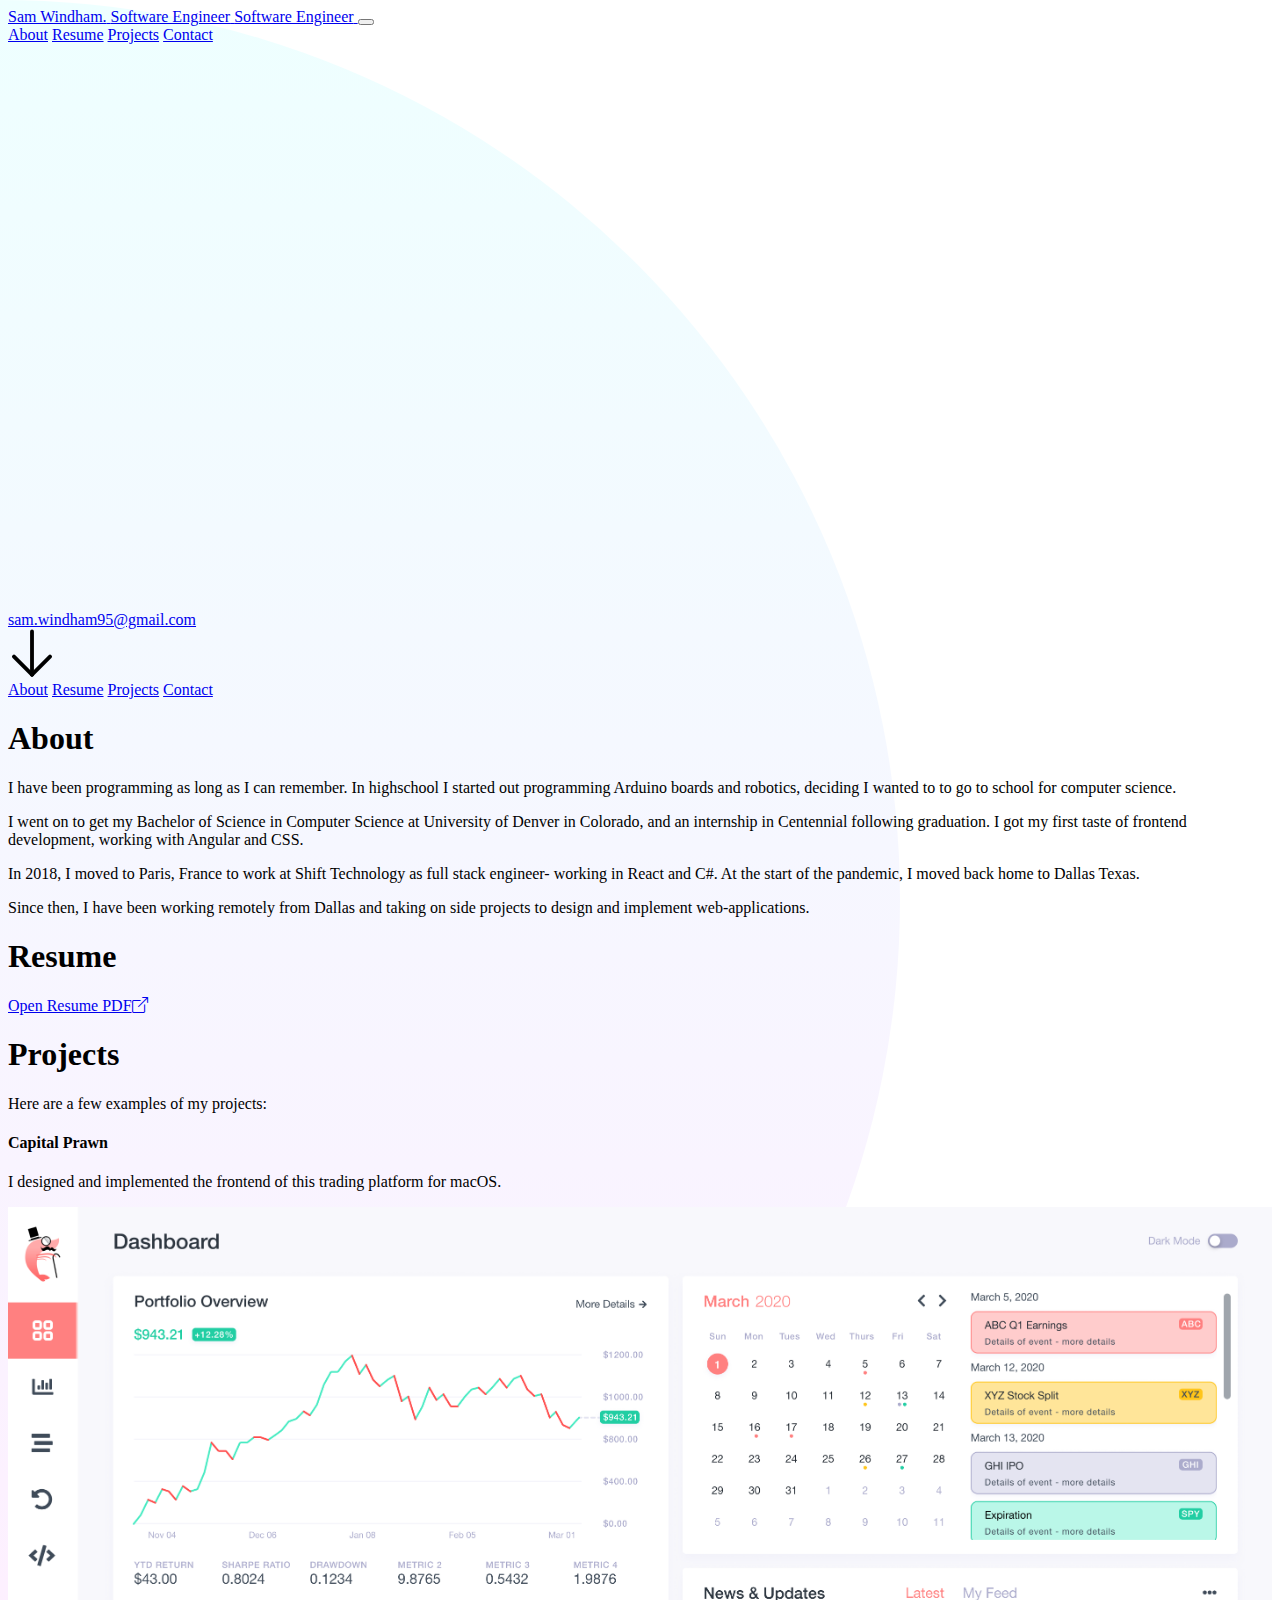
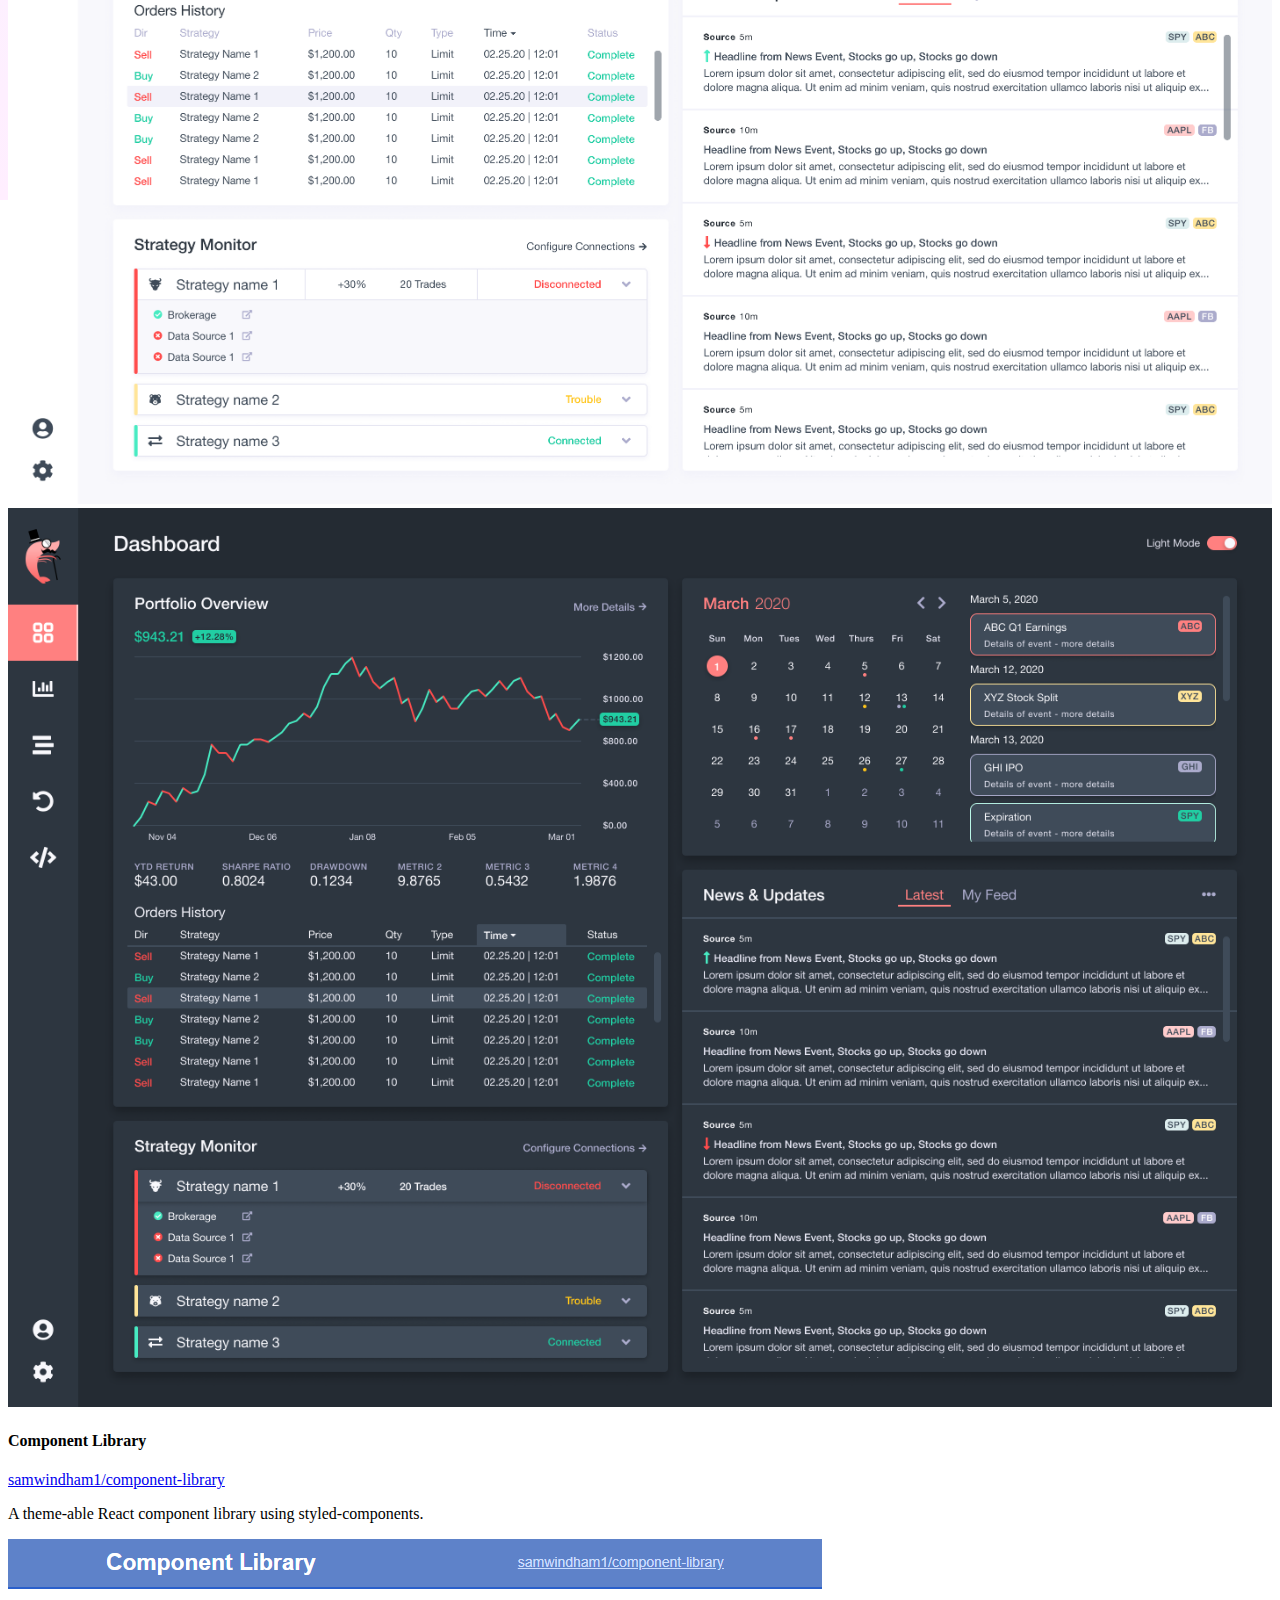
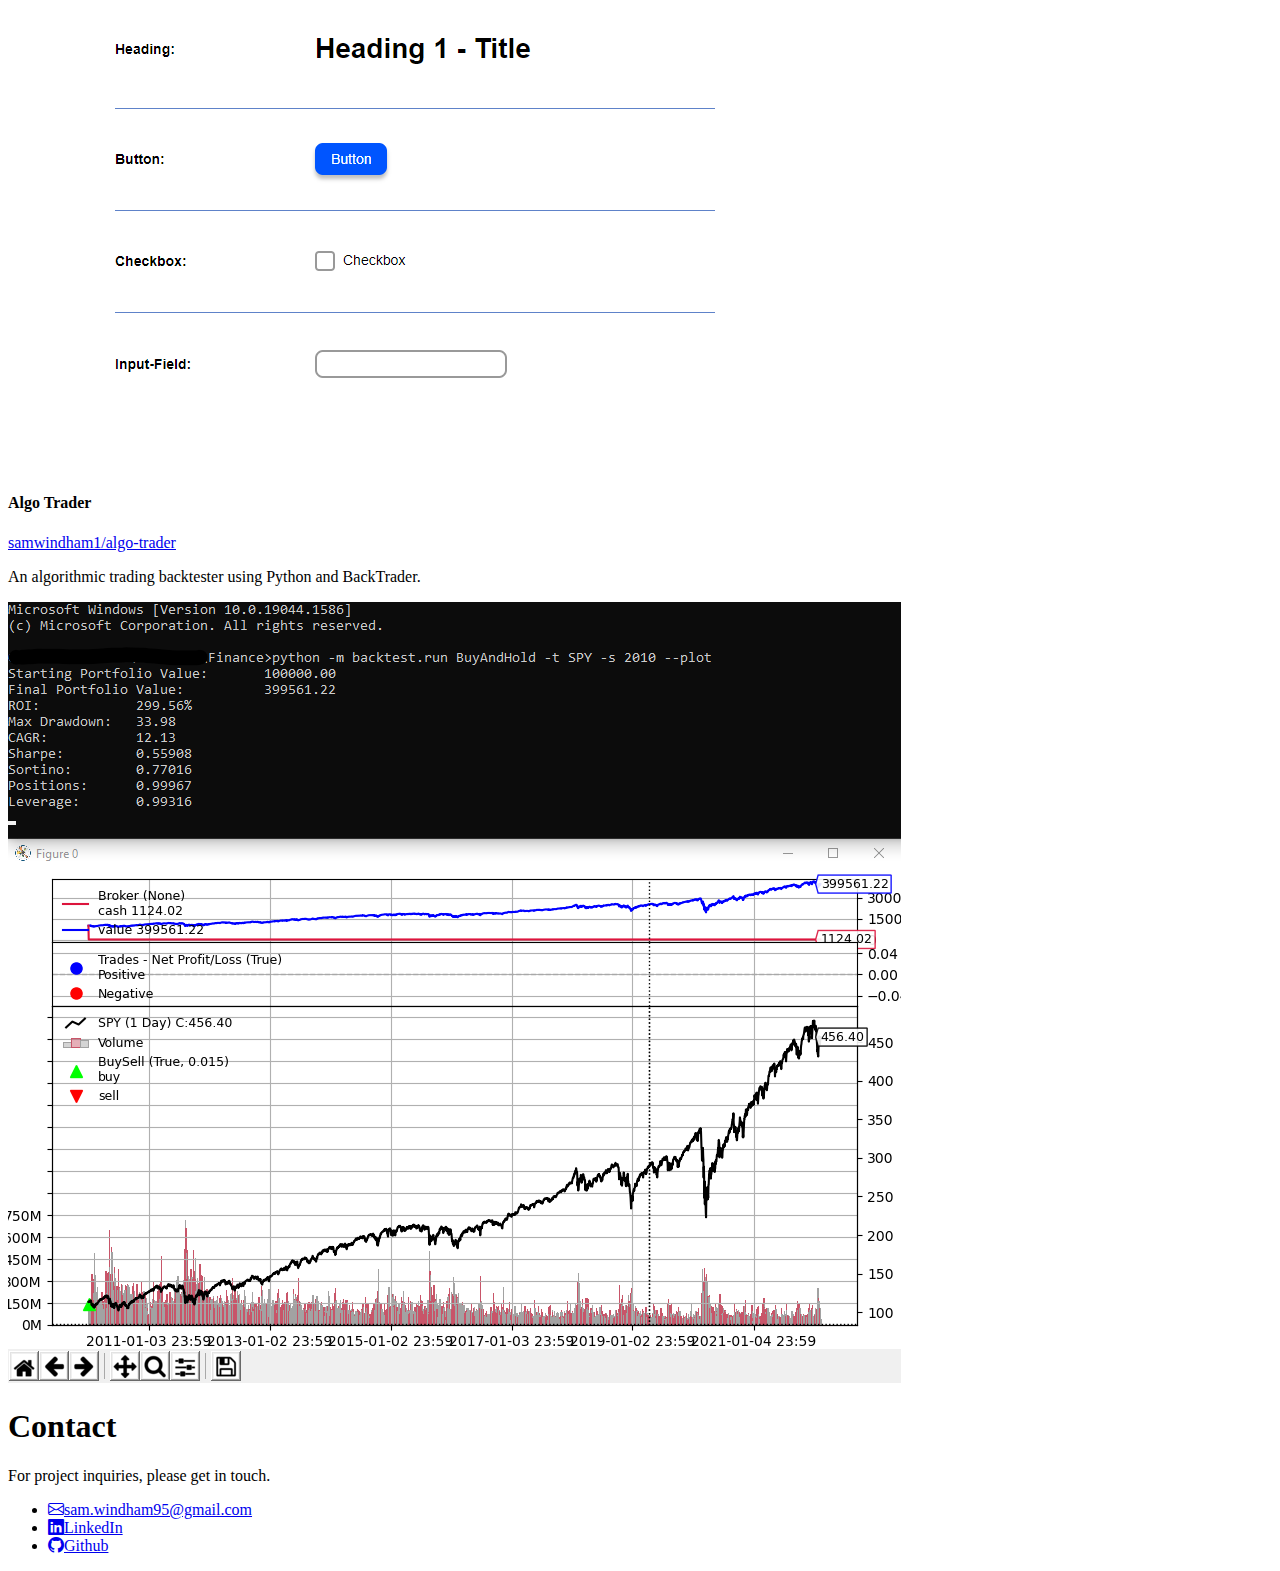
==== commit b1ae99a7: "Clean up animations and responsiveness" ====
--- a/index.html
+++ b/index.html
@@ -54,8 +54,8 @@
                     </div>
                 </nav>
             </header>
-            <div class="d-flex flex-column-reverse flex-sm-row h-100">
-                <div class="me-sm-5 w-sm-50 mb-4 mb-sm-0 pb-5 pb-sm-0">
+            <div class="d-flex flex-column-reverse flex-lg-row justify-content-end justify-content-lg-start h-100">
+                <div class="me-lg-5 w-lg50 mb-0 pb-0">
                     <h1 id="intro">
                         <span class="intro-inner opacity-0">
                             Hi! I'm Sam Windham, a Full Stack Software Engineer. I design and create websites from the
@@ -63,17 +63,17 @@
                         </span>
                     </h1>
                 </div>
-                <div class="position-relative h-100" style="min-width: 50%">
+                <div class="position-relative h-100" style="min-width: 50%; max-height: 50vh">
                     <img
                         id="avatar"
                         src="./images/avatar.jpg"
                         height="auto"
                         width="auto"
-                        class="position-absolute top-0 start-100"
+                        class="position-absolute top-0"
                     />
                 </div>
             </div>
-            <div id="footer" class="d-flex flex-nowrap justify-content-between pb-3">
+            <div id="footer" class="d-flex flex-nowrap justify-content-between pb-5">
                 <div class="align-self-end">
                     <a class="btn fw-light text-muted p-0" href="mailto:sam.windham95@gmail.com">
                         sam.windham95@gmail.com
--- a/index.css
+++ b/index.css
@@ -14,22 +14,27 @@
 @keyframes animateAvatar {
     0% {
         opacity: 0;
-        transform: translateX(100%);
-        border-bottom-left-radius: 100%;
     }
     100% {
         opacity: 1;
-        transform: translateX(-100%);
-        border-bottom-left-radius: 50%;
     }
 }
 
 #avatar {
-    animation: animateAvatar 1.5s ease 0s 1;
+    opacity: 0;
+    animation: animateAvatar 1.5s ease 0.25s 1 forwards;
     max-width: 100%;
     max-height: 100%;
-    transform: translateX(-100%) !important;
     border-bottom-left-radius: 50%;
+    left: 50%;
+    transform: translateX(-50%);
+}
+
+@media screen and (min-width: 992px) {
+    #avatar {
+        left: 100%;
+        transform: translateX(-100%);
+    }
 }
 
 @keyframes animateIntro {
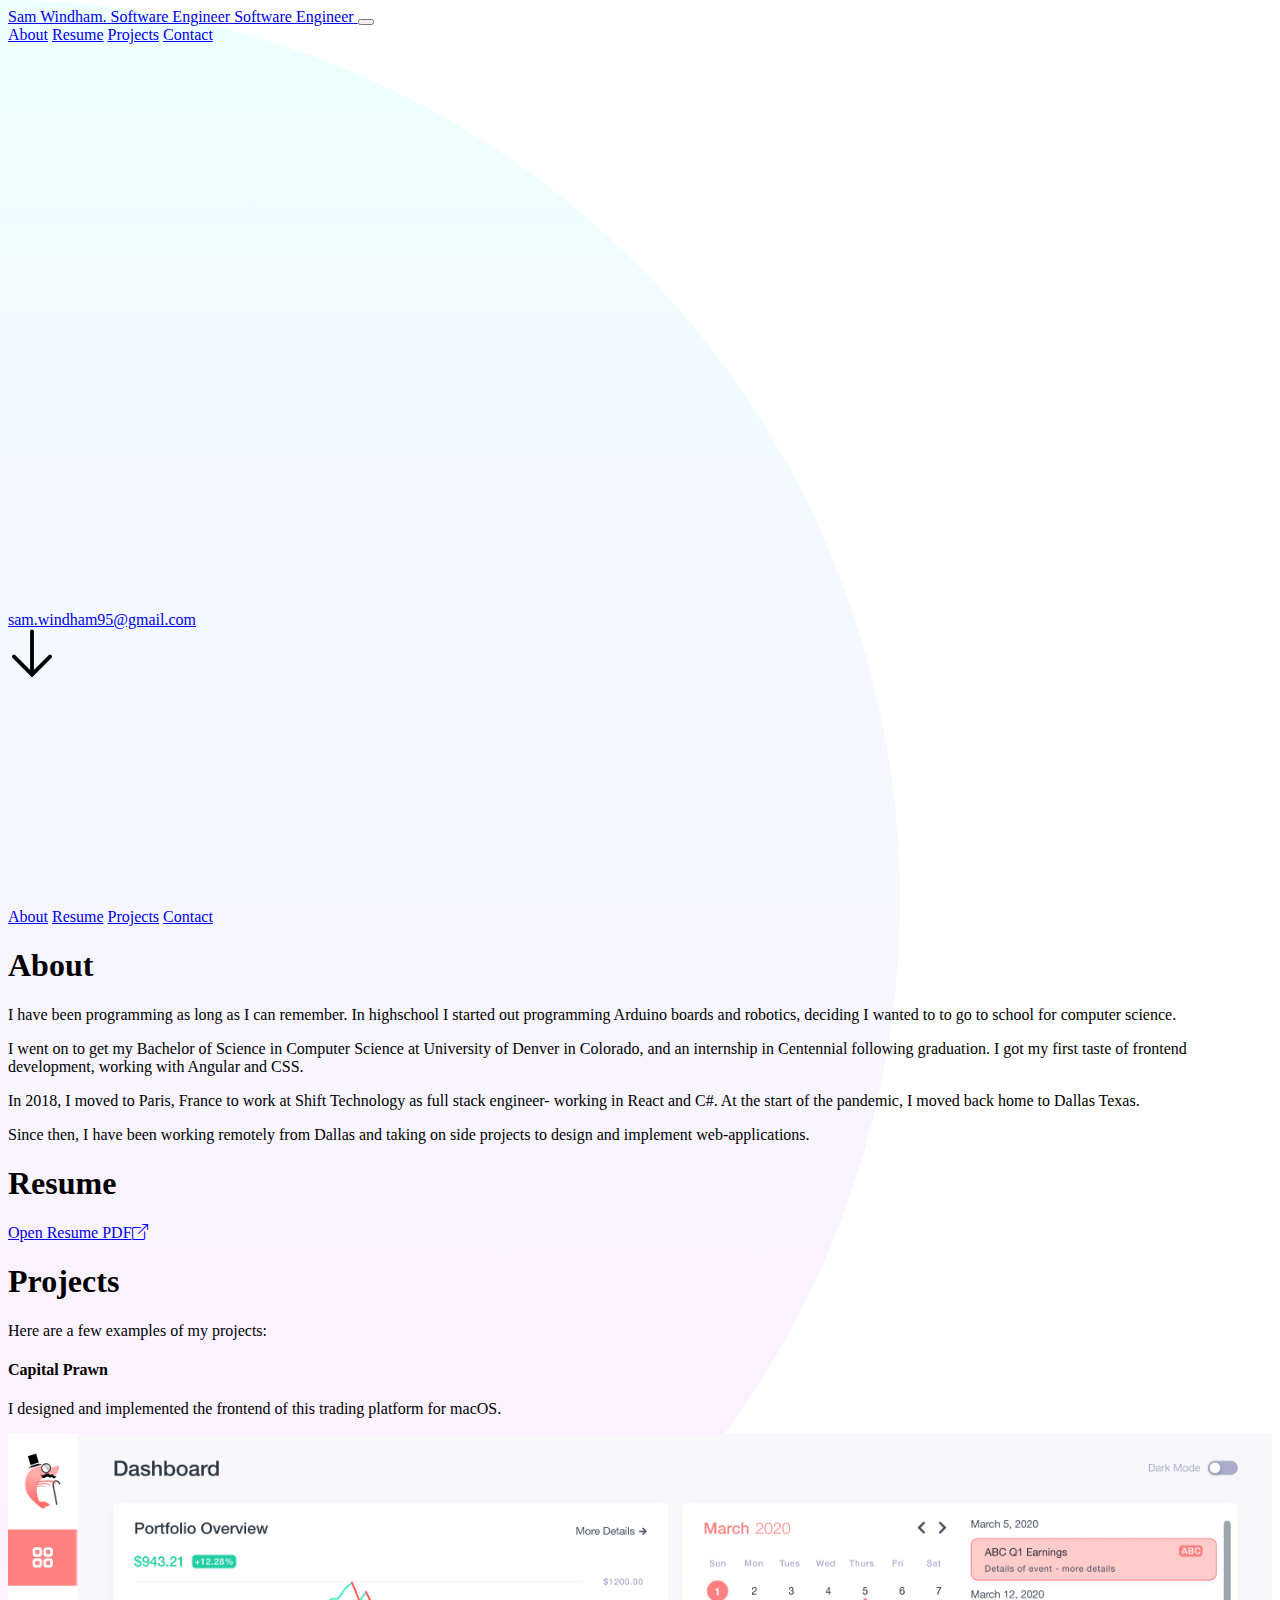
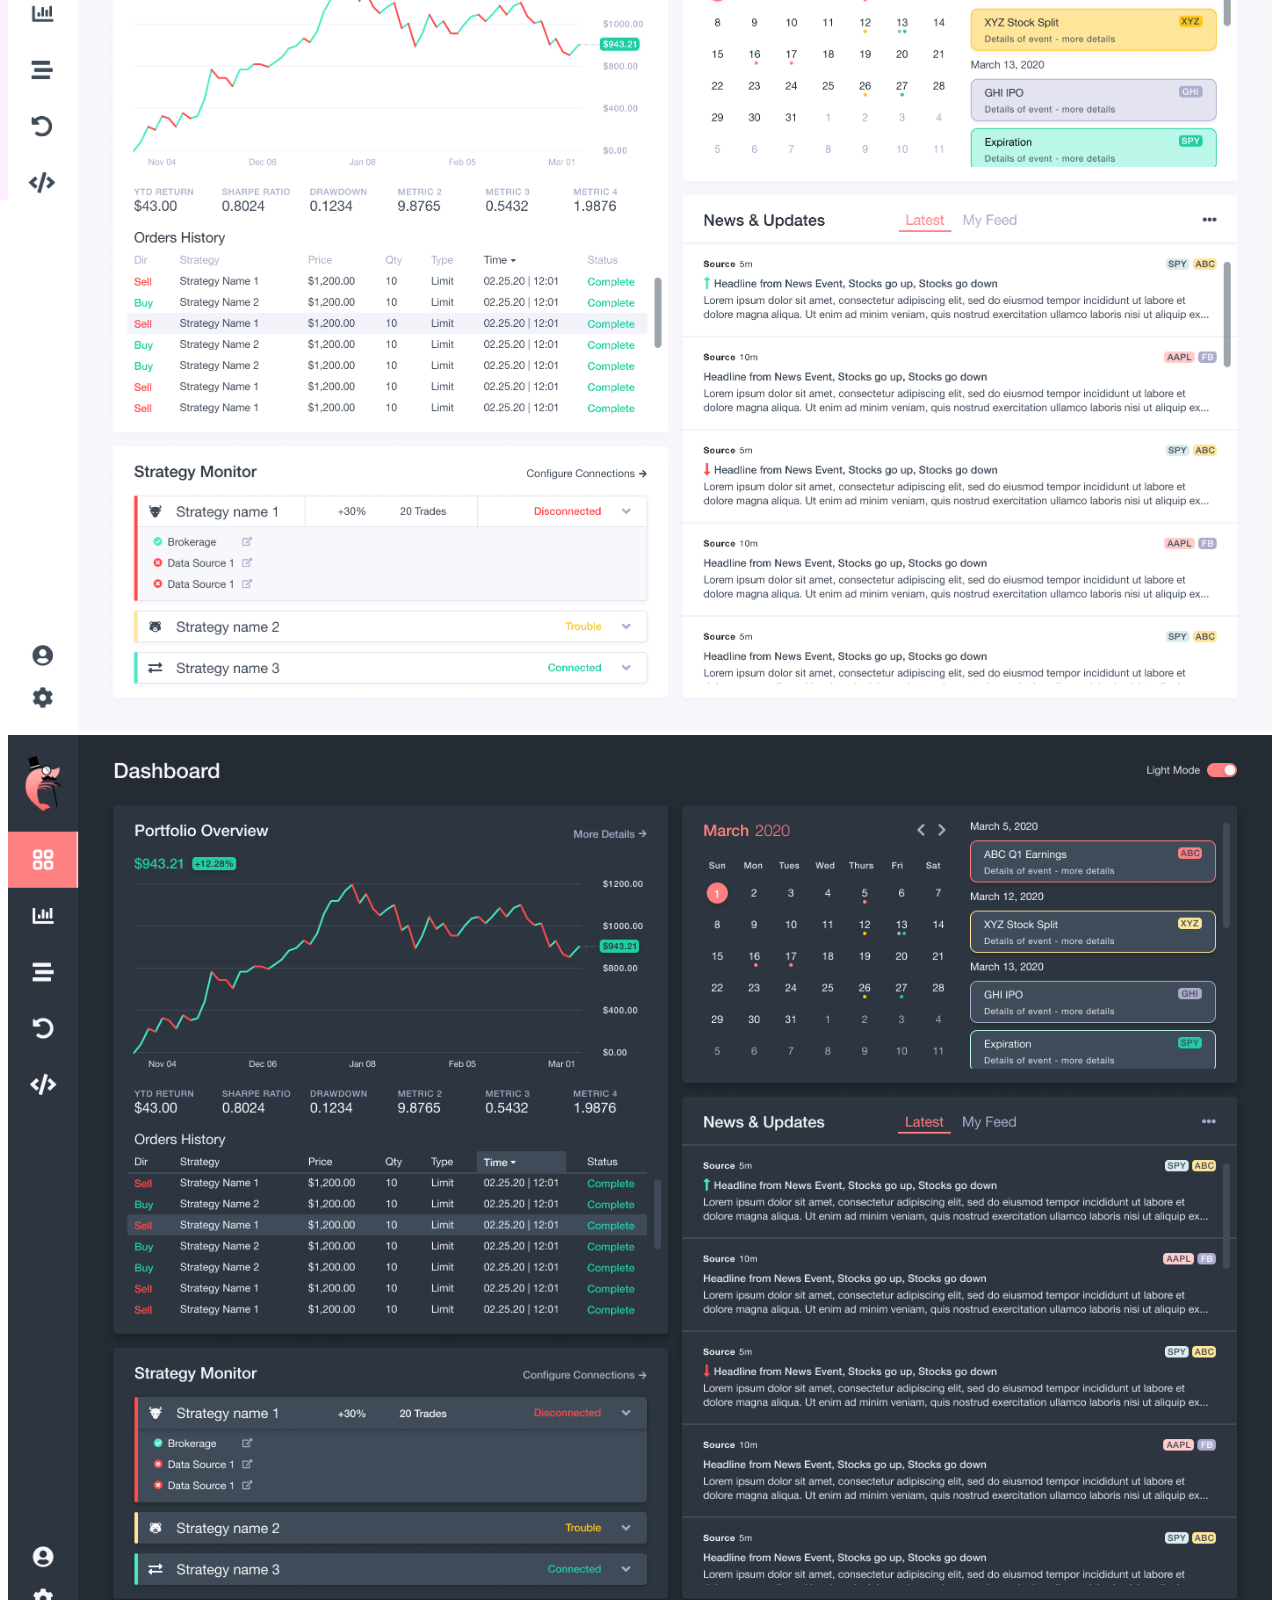
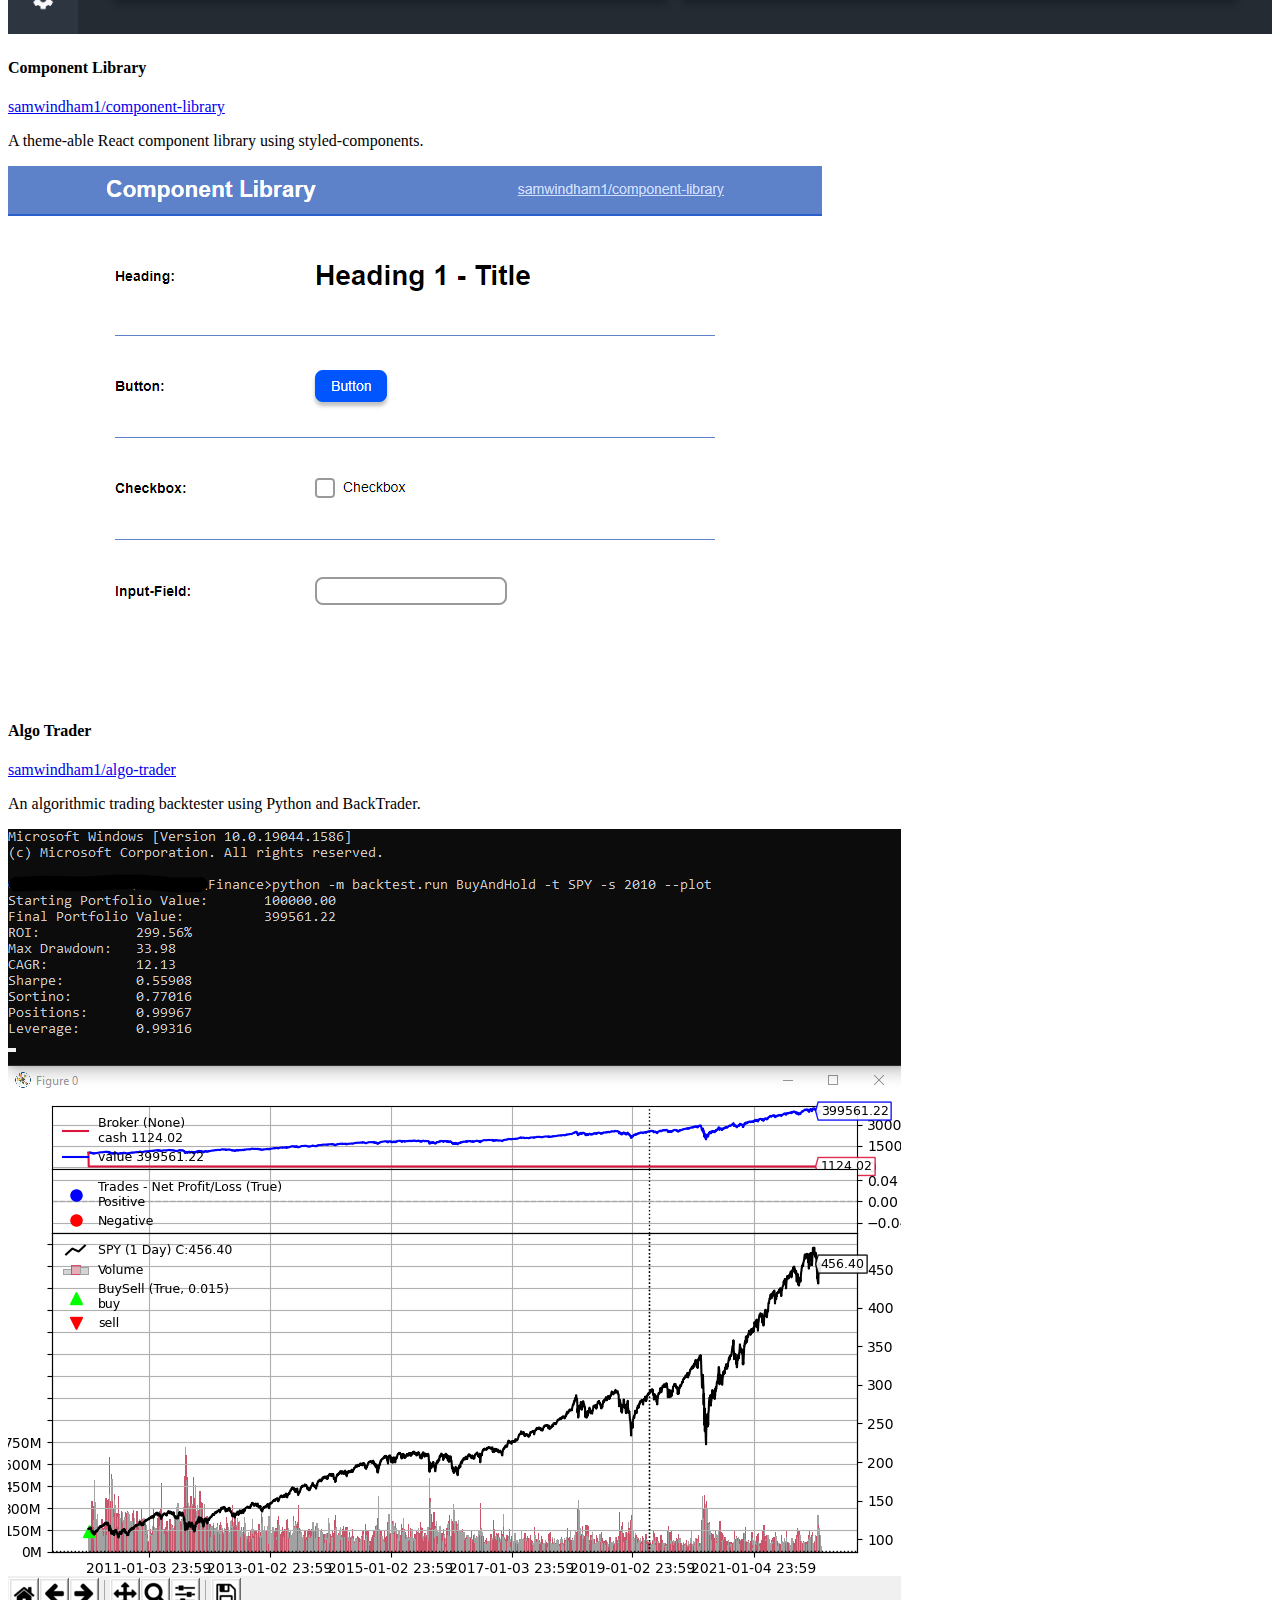
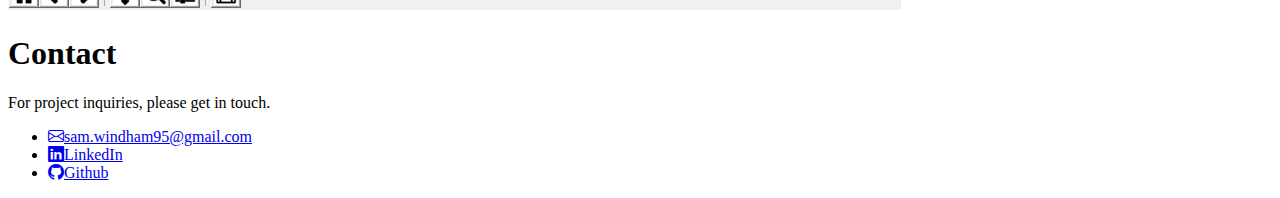
==== commit 0b899ff3: "Trying to fix view-height issues on mobile" ====
--- a/index.html
+++ b/index.html
@@ -25,7 +25,7 @@
         <div class="w-100 h-100 overflow-hidden">
             <div id="blob"></div>
         </div>
-        <div class="container-xl d-flex flex-column justify-content-between vh-100">
+        <div id="landing-page" class="container-xl d-flex flex-column justify-content-between">
             <header id="header" class="mb-3 mb-sm-5">
                 <nav class="navbar navbar-expand-sm navbar-light align-items-start justify-content-between py-3">
                     <a class="navbar-brand link-dark mb-0 me-0 me-sm-3 py-2" href="#">
--- a/index.css
+++ b/index.css
@@ -1,3 +1,8 @@
+#landing-page {
+    height: 100vh;
+    height: calc(var(--vh, 1vh) * 100);
+}
+
 #scroll-menu > .nav-link.active {
     font-weight: bold;
     position: relative;
